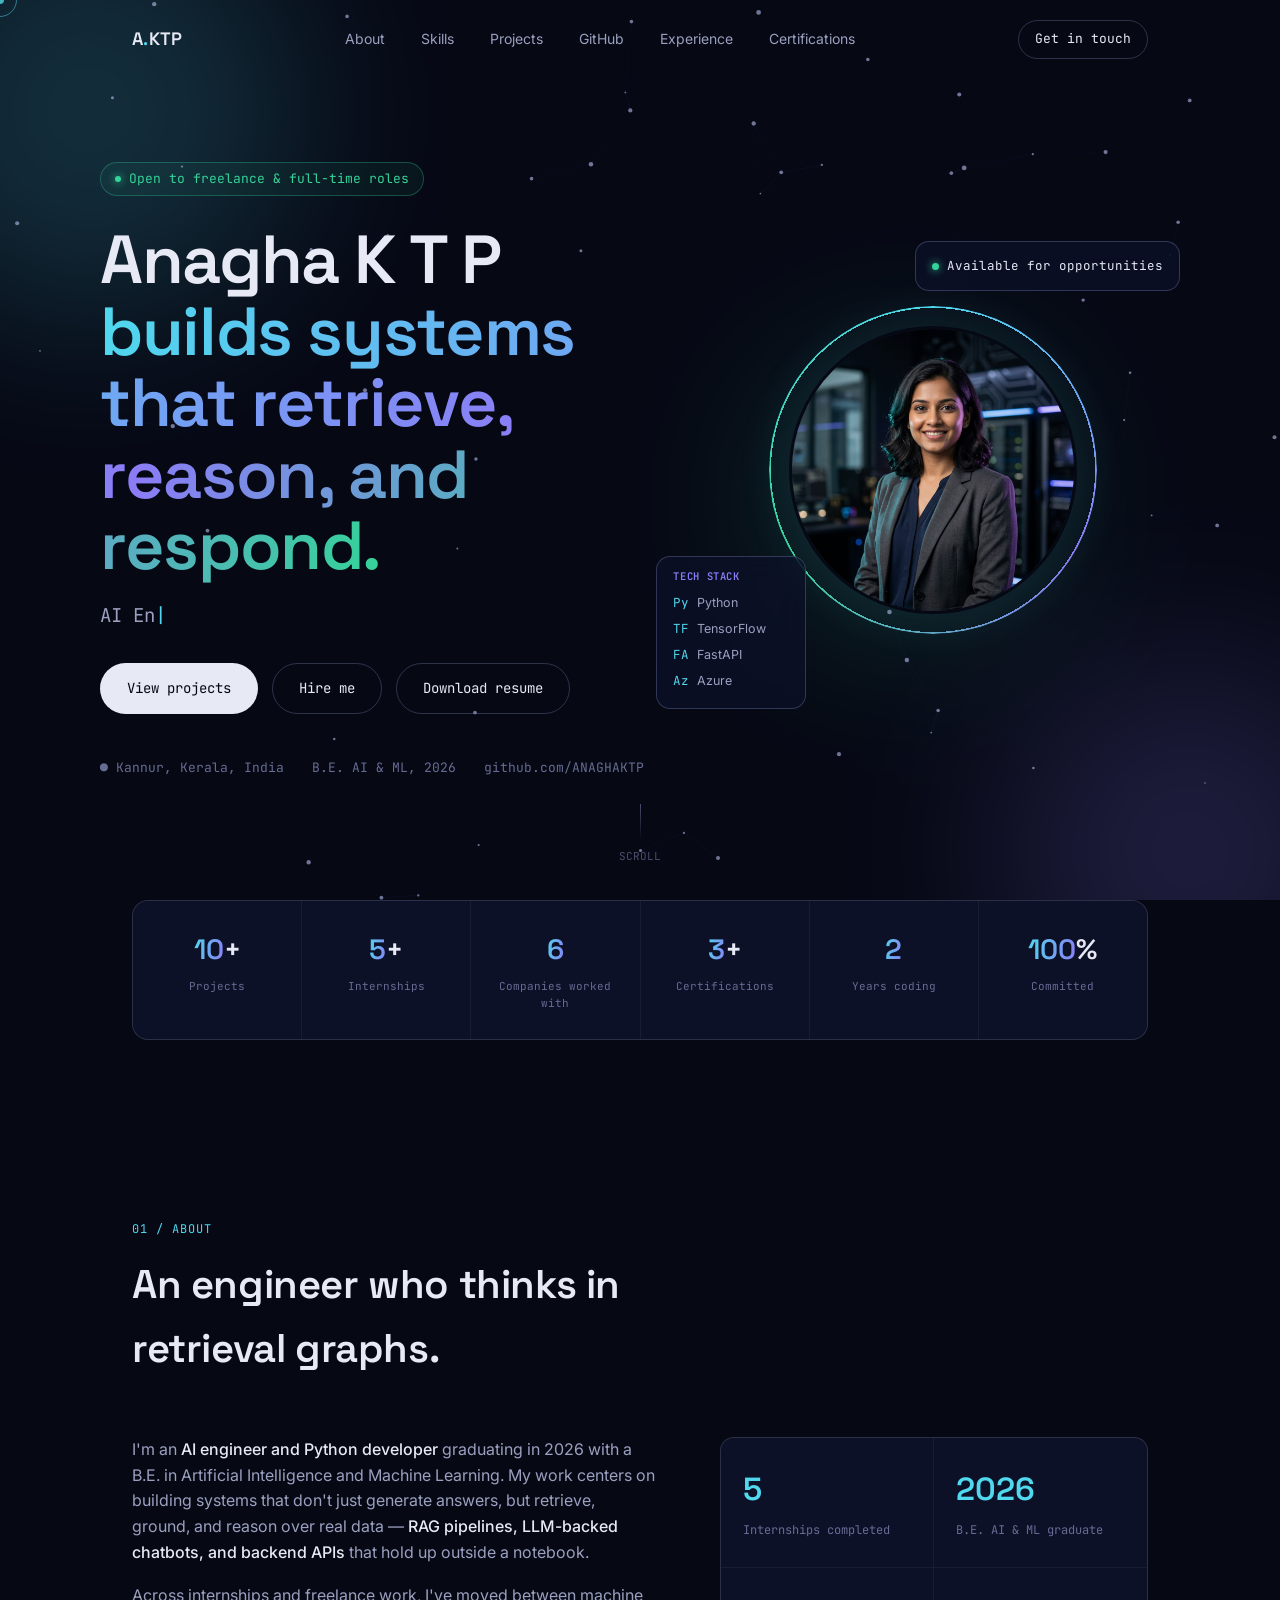
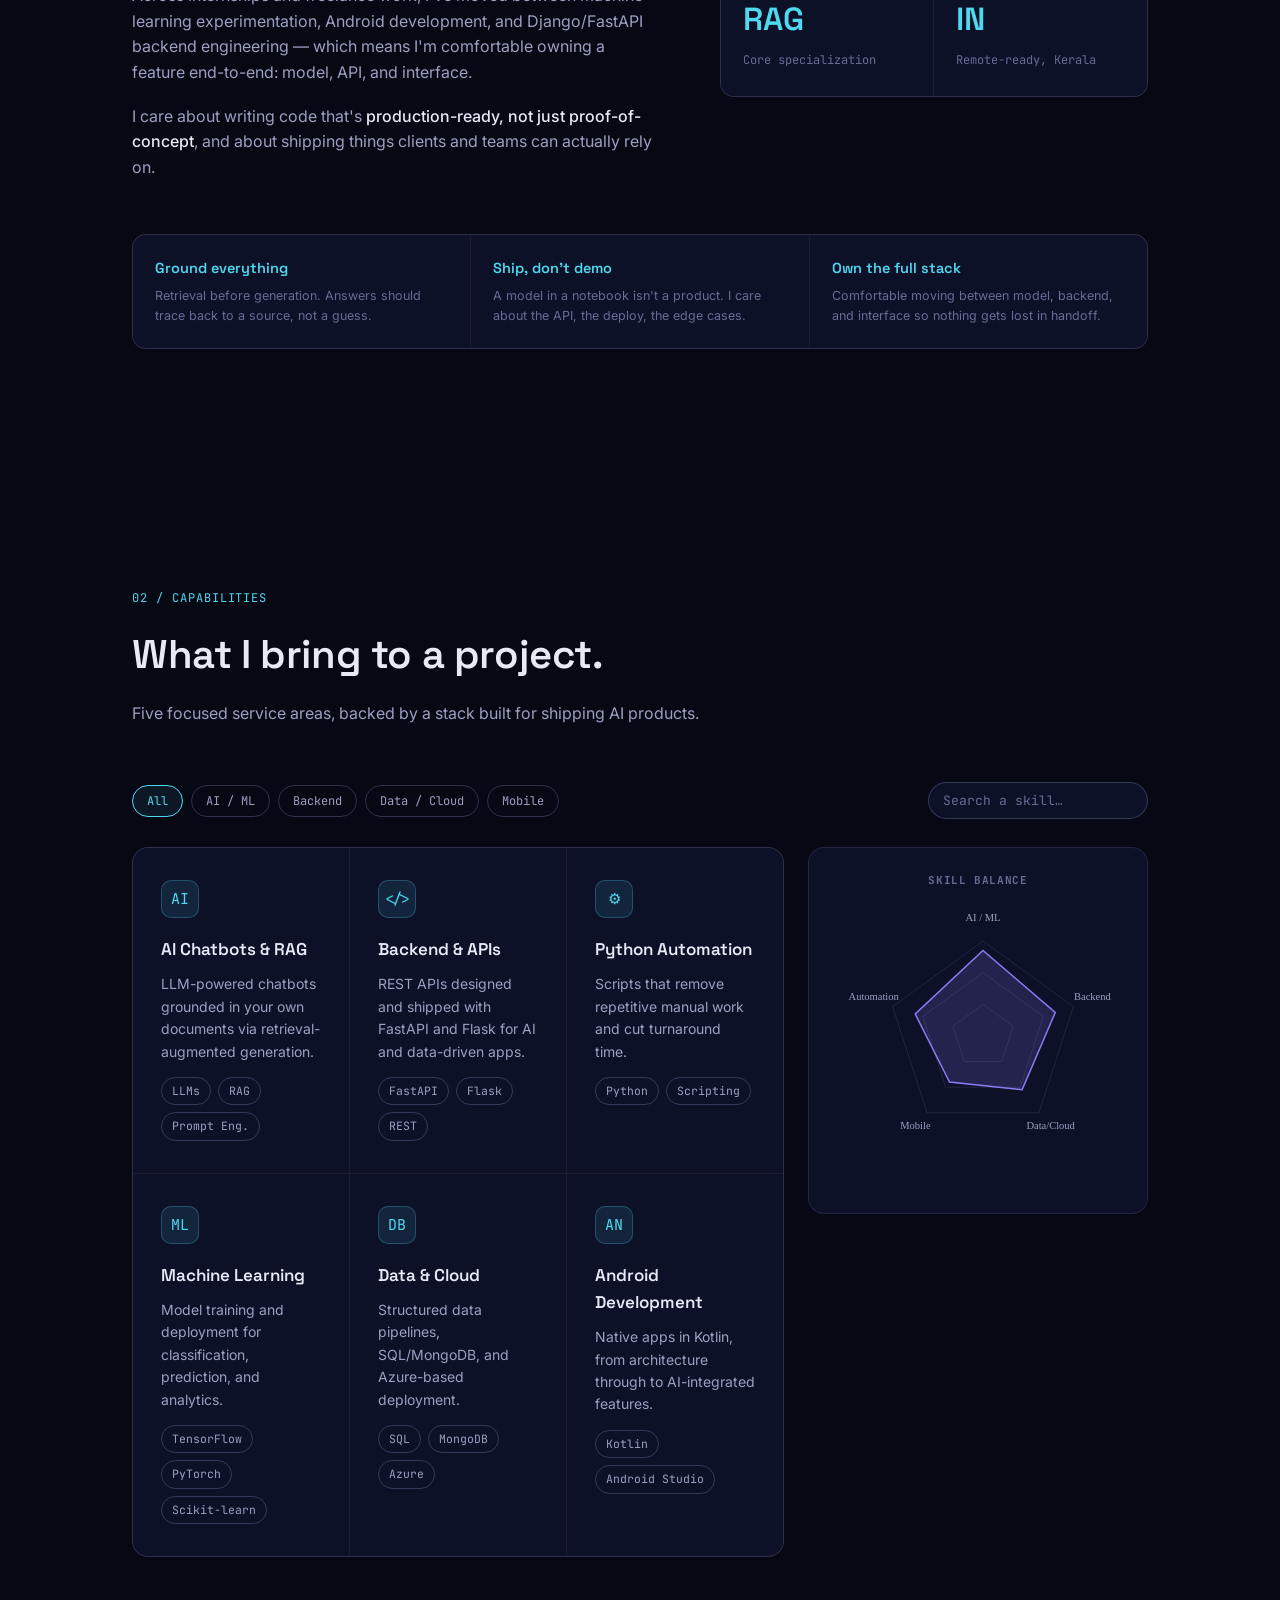
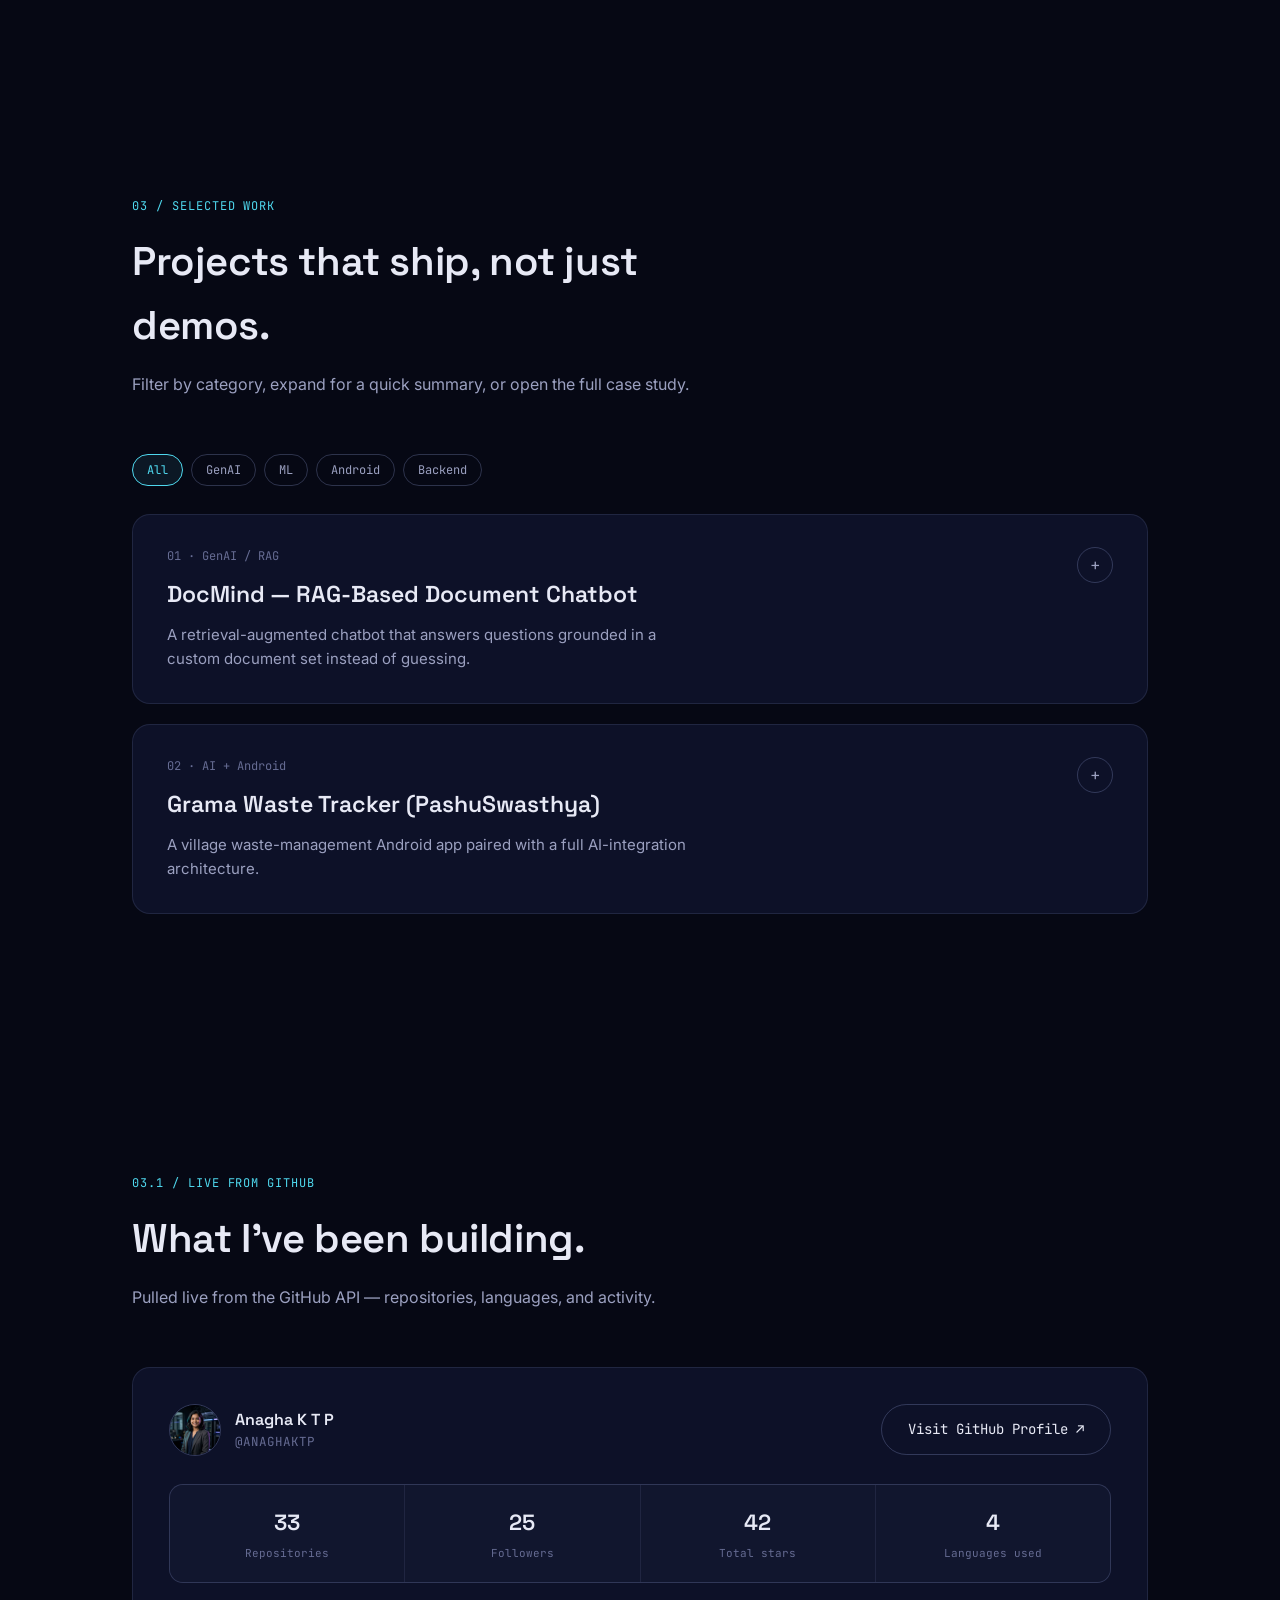
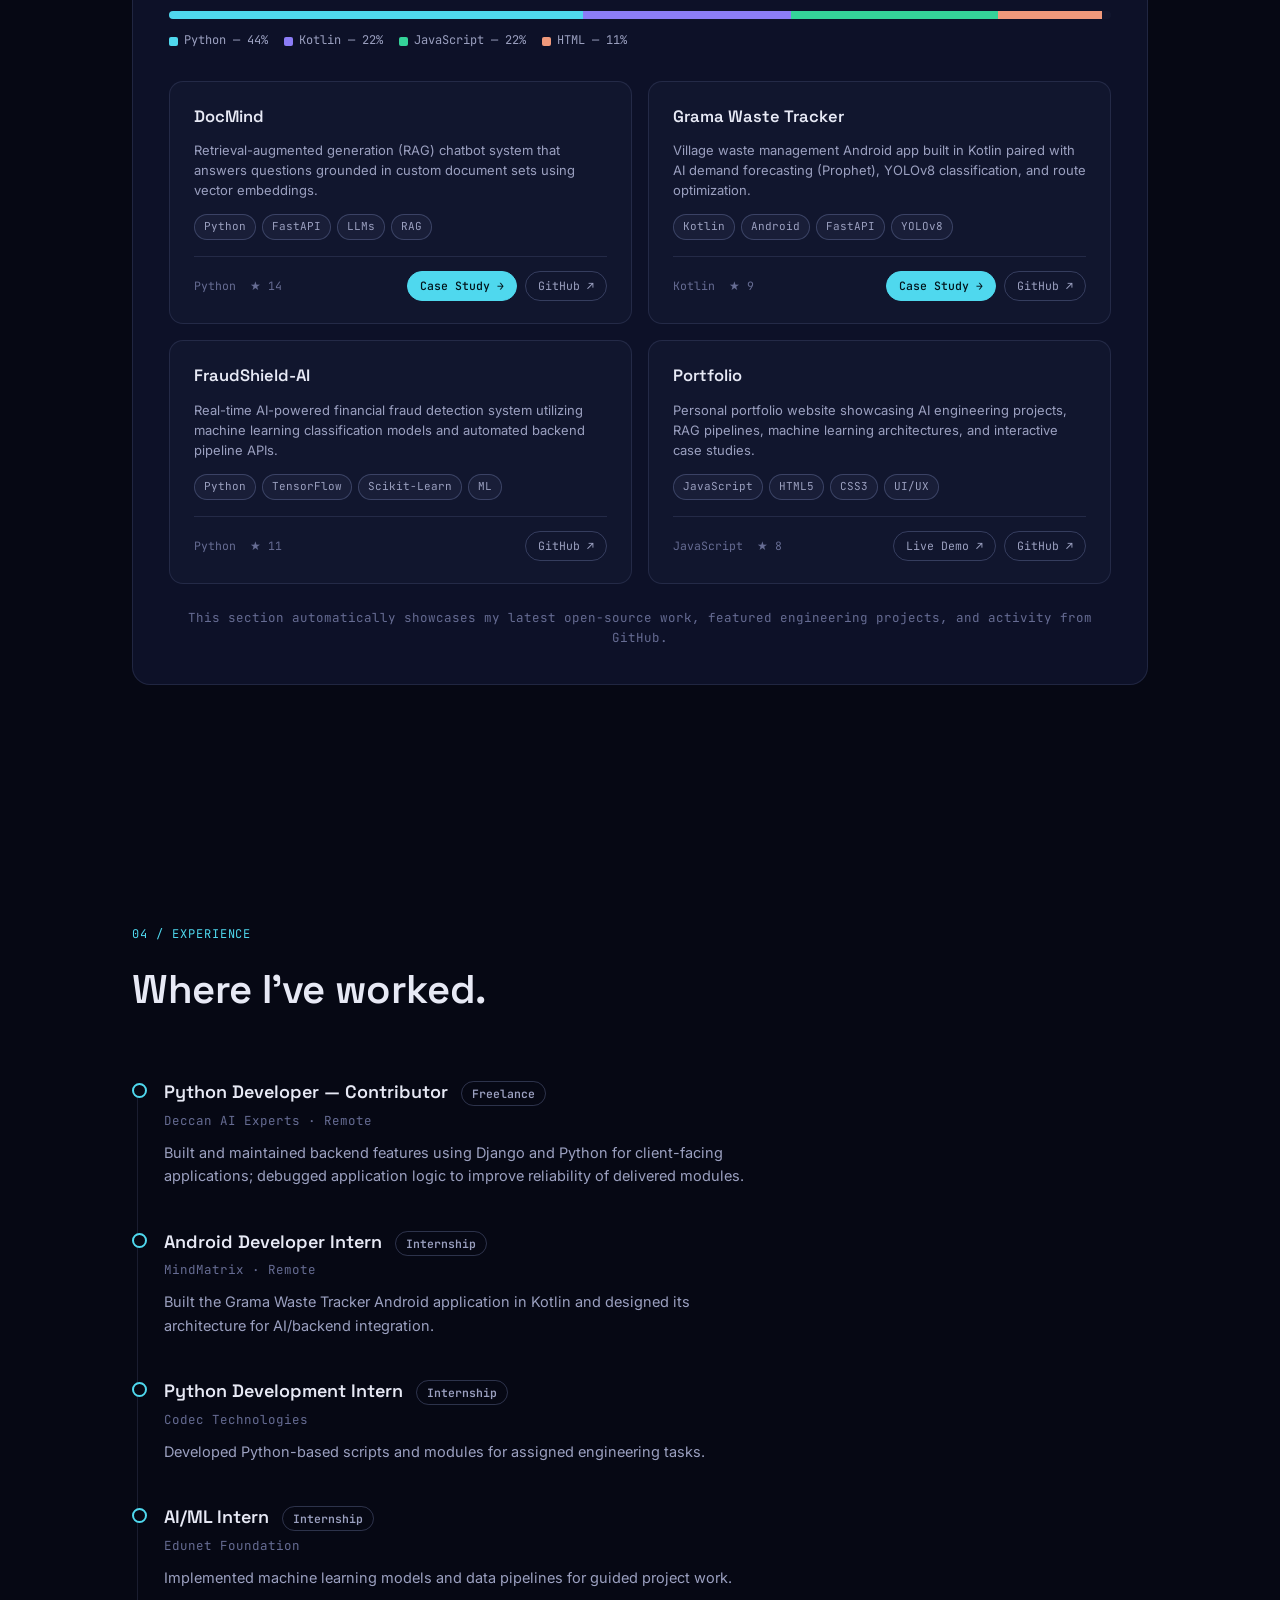
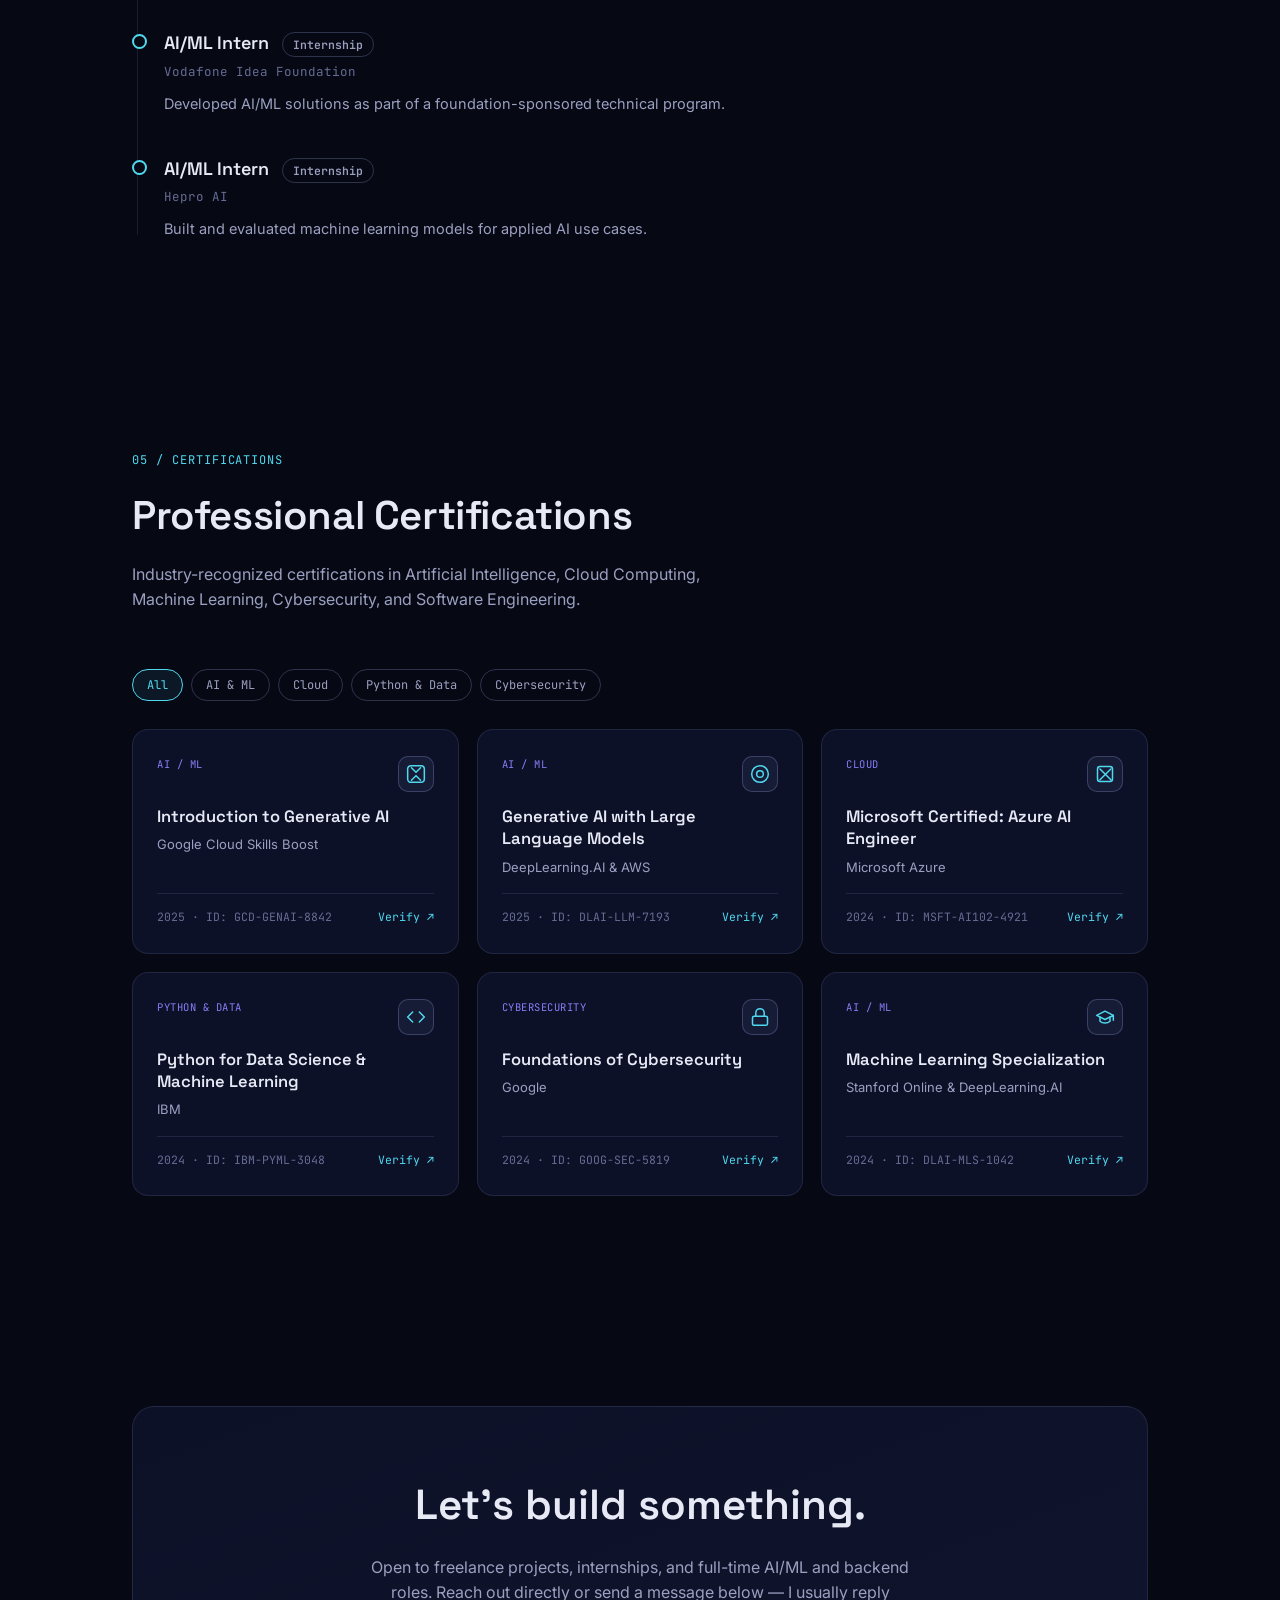
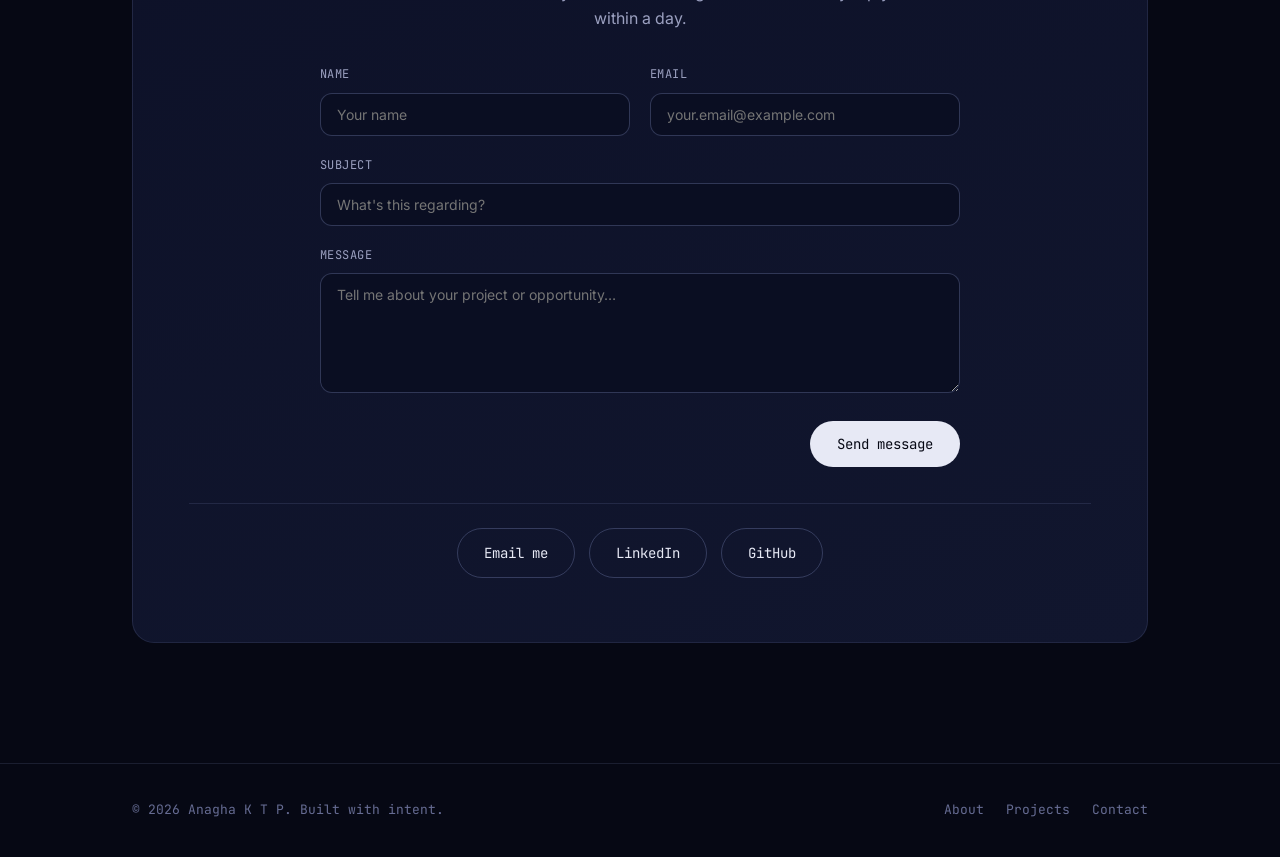
==== index.html @ 12b3f923 "Initial commit: Professional AI Engineer Portfolio" ====
<!DOCTYPE html>
<html lang="en">
<head>
<meta charset="UTF-8">
<meta name="viewport" content="width=device-width, initial-scale=1.0">
<title>Anagha K T P — AI Engineer &amp; GenAI Developer</title>
<meta name="description" content="Portfolio of Anagha K T P — AI Engineer and Python Developer specializing in RAG systems, LLM applications, machine learning, and backend engineering.">
<meta name="theme-color" content="#060814">
<meta name="robots" content="index, follow">
<link rel="canonical" href="https://anaghaktp.github.io/anaghaktp-portfolio/">
<link rel="icon" type="image/svg+xml" href="assets/favicon.svg">

<!-- Open Graph -->
<meta property="og:type" content="website">
<meta property="og:title" content="Anagha K T P — AI Engineer & GenAI Developer">
<meta property="og:description" content="AI Engineer and Python Developer specializing in RAG systems, LLM applications, machine learning, and backend engineering.">
<meta property="og:url" content="https://anaghaktp.github.io/anaghaktp-portfolio/">
<meta property="og:site_name" content="Anagha K T P">
<meta property="og:image" content="https://anaghaktp.github.io/anaghaktp-portfolio/assets/profile.png">

<!-- Twitter -->
<meta name="twitter:card" content="summary_large_image">
<meta name="twitter:title" content="Anagha K T P — AI Engineer & GenAI Developer">
<meta name="twitter:description" content="AI Engineer and Python Developer specializing in RAG systems, LLM applications, machine learning, and backend engineering.">
<meta name="twitter:image" content="https://anaghaktp.github.io/anaghaktp-portfolio/assets/profile.png">

<link rel="preconnect" href="https://fonts.googleapis.com">
<link rel="preconnect" href="https://fonts.gstatic.com" crossorigin>
<link href="https://fonts.googleapis.com/css2?family=Space+Grotesk:wght@400;500;600;700&family=Inter:wght@400;500;600&family=JetBrains+Mono:wght@400;500&display=swap" rel="stylesheet">
<link rel="stylesheet" href="assets/style.css">

<script type="application/ld+json">
{
  "@context": "https://schema.org",
  "@type": "Person",
  "name": "Anagha K T P",
  "jobTitle": "AI Engineer",
  "description": "AI Engineer and Python Developer specializing in RAG systems, LLM applications, and machine learning.",
  "url": "https://anaghaktp.github.io/anaghaktp-portfolio/",
  "sameAs": [
    "https://github.com/ANAGHAKTP",
    "https://linkedin.com/in/anaghaktp"
  ],
  "alumniOf": {
    "@type": "CollegeOrUniversity",
    "name": "Srinivas Institute of Technology"
  },
  "knowsAbout": ["Machine Learning", "Retrieval-Augmented Generation", "Python", "FastAPI", "Android Development"]
}
</script>
</head>
<body>
<a href="#main" class="skip-link">Skip to content</a>
<div id="page-loader" role="status" aria-live="polite"><div class="loader-mark">A.KTP<div class="loader-bar"></div></div></div>

<nav id="nav" aria-label="Primary">
  <div class="nav-inner">
    <div class="logo">A<span>.</span>KTP</div>
    <div class="nav-links">
      <a href="#about">About</a>
      <a href="#skills">Skills</a>
      <a href="#projects">Projects</a>
      <a href="#github">GitHub</a>
      <a href="#experience">Experience</a>
      <a href="#certifications">Certifications</a>
    </div>
    <a href="#contact" class="nav-cta">Get in touch</a>
  </div>
</nav>


<main id="main">
<section class="hero">
  <div class="aurora-blob" style="width:420px;height:420px;top:-100px;left:-120px;background:var(--cyan);"></div>
  <div class="aurora-blob" style="width:380px;height:380px;bottom:-140px;right:-100px;background:var(--violet);"></div>
  <div class="aurora-blob" style="width:280px;height:280px;top:40%;left:60%;background:var(--emerald);"></div>
  <canvas id="graph-canvas"></canvas>
  <div class="hero-grid">
    <div class="hero-text">
      <div class="eyebrow"><span class="dot"></span>Open to freelance &amp; full-time roles</div>
      <h1>Anagha K T P<br><span class="grad">builds systems that retrieve, reason, and respond.</span></h1>
      <div class="role-line" id="role-line"></div>
      <div class="hero-actions">
        <a href="#projects" class="btn btn-primary">View projects</a>
        <a href="#contact" class="btn btn-ghost">Hire me</a>
        <a href="#" class="btn btn-ghost" id="resume-btn">Download resume</a>
      </div>
      <div class="hero-meta">
        <span>&#9679; Kannur, Kerala, India</span>
        <span>B.E. AI &amp; ML, 2026</span>
        <span>github.com/ANAGHAKTP</span>
      </div>
    </div>
    <div class="hero-visual">
      <div class="photo-frame">
        <div class="photo-glow"></div>
        <div class="ring"></div>
        <div class="photo-inner"><img src="assets/profile.png" alt="Anagha K T P"></div>
      </div>
      <div class="float-card badge-avail"><span class="dot"></span>Available for opportunities</div>
      <div class="float-card card-stack">
        <div class="cs-title">Tech stack</div>
        <div class="cs-row"><span class="k">Py</span>Python</div>
        <div class="cs-row"><span class="k">TF</span>TensorFlow</div>
        <div class="cs-row"><span class="k">FA</span>FastAPI</div>
        <div class="cs-row"><span class="k">Az</span>Azure</div>
      </div>
    </div>
  </div>
  <div class="scroll-cue"><div class="line"></div>SCROLL</div>
</section>

<div class="wrap">

  <section id="proof" style="padding-top:0;padding-bottom:60px;">
    <div class="stats-strip reveal">
      <div class="stat-cell"><div class="n"><span class="grad2" data-count="10">0</span>+</div><div class="l">Projects</div></div>
      <div class="stat-cell"><div class="n"><span class="grad2" data-count="5">0</span>+</div><div class="l">Internships</div></div>
      <div class="stat-cell"><div class="n"><span class="grad2" data-count="6">0</span></div><div class="l">Companies worked with</div></div>
      <div class="stat-cell"><div class="n"><span class="grad2" data-count="3">0</span>+</div><div class="l">Certifications</div></div>
      <div class="stat-cell"><div class="n"><span class="grad2" data-count="2">0</span></div><div class="l">Years coding</div></div>
      <div class="stat-cell"><div class="n"><span class="grad2" data-count="100">0</span>%</div><div class="l">Committed</div></div>
    </div>
  </section>

  <section id="about">
    <div class="section-head reveal">
      <span class="section-tag">01 / About</span>
      <h2 class="section-title">An engineer who thinks in retrieval graphs.</h2>
    </div>
    <div class="about-grid">
      <div class="about-text reveal">
        <p>I'm an <strong>AI engineer and Python developer</strong> graduating in 2026 with a B.E. in Artificial Intelligence and Machine Learning. My work centers on building systems that don't just generate answers, but retrieve, ground, and reason over real data — <strong>RAG pipelines, LLM-backed chatbots, and backend APIs</strong> that hold up outside a notebook.</p>
        <p>Across internships and freelance work, I've moved between machine learning experimentation, Android development, and Django/FastAPI backend engineering — which means I'm comfortable owning a feature end-to-end: model, API, and interface.</p>
        <p>I care about writing code that's <strong>production-ready, not just proof-of-concept</strong>, and about shipping things clients and teams can actually rely on.</p>
      </div>
      <div class="stat-grid reveal">
        <div class="stat"><div class="stat-num">5</div><div class="stat-label">Internships completed</div></div>
        <div class="stat"><div class="stat-num">2026</div><div class="stat-label">B.E. AI &amp; ML graduate</div></div>
        <div class="stat"><div class="stat-num">RAG</div><div class="stat-label">Core specialization</div></div>
        <div class="stat"><div class="stat-num">IN</div><div class="stat-label">Remote-ready, Kerala</div></div>
      </div>
    </div>
    <div class="value-row reveal">
      <div class="value-cell"><h4>Ground everything</h4><p>Retrieval before generation. Answers should trace back to a source, not a guess.</p></div>
      <div class="value-cell"><h4>Ship, don't demo</h4><p>A model in a notebook isn't a product. I care about the API, the deploy, the edge cases.</p></div>
      <div class="value-cell"><h4>Own the full stack</h4><p>Comfortable moving between model, backend, and interface so nothing gets lost in handoff.</p></div>
    </div>
  </section>

  <section id="skills">
    <div class="section-head reveal">
      <span class="section-tag">02 / Capabilities</span>
      <h2 class="section-title">What I bring to a project.</h2>
      <p class="section-sub">Five focused service areas, backed by a stack built for shipping AI products.</p>
    </div>
    <div class="skills-top reveal">
      <div class="filter-row" id="filter-row">
        <button class="filter-btn active" data-filter="all">All</button>
        <button class="filter-btn" data-filter="ai">AI / ML</button>
        <button class="filter-btn" data-filter="backend">Backend</button>
        <button class="filter-btn" data-filter="data">Data / Cloud</button>
        <button class="filter-btn" data-filter="mobile">Mobile</button>
      </div>
      <label for="skill-search" class="sr-only">Search skills</label>
      <input type="text" class="skill-search" id="skill-search" placeholder="Search a skill…" aria-label="Search skills">
    </div>
    <div class="skills-layout">
      <div class="skills-grid reveal" id="skills-grid">
        <div class="skill-card" data-cat="ai" data-keywords="ai chatbot rag llm prompt engineering generative">
          <div class="icon">AI</div>
          <h3>AI Chatbots &amp; RAG</h3>
          <p style="color:var(--text-dim);font-size:14px;">LLM-powered chatbots grounded in your own documents via retrieval-augmented generation.</p>
          <div class="tag-row"><span class="tag">LLMs</span><span class="tag">RAG</span><span class="tag">Prompt Eng.</span></div>
        </div>
        <div class="skill-card" data-cat="backend" data-keywords="backend api fastapi flask rest">
          <div class="icon">&lt;/&gt;</div>
          <h3>Backend &amp; APIs</h3>
          <p style="color:var(--text-dim);font-size:14px;">REST APIs designed and shipped with FastAPI and Flask for AI and data-driven apps.</p>
          <div class="tag-row"><span class="tag">FastAPI</span><span class="tag">Flask</span><span class="tag">REST</span></div>
        </div>
        <div class="skill-card" data-cat="backend" data-keywords="python automation scripting">
          <div class="icon">&#9881;</div>
          <h3>Python Automation</h3>
          <p style="color:var(--text-dim);font-size:14px;">Scripts that remove repetitive manual work and cut turnaround time.</p>
          <div class="tag-row"><span class="tag">Python</span><span class="tag">Scripting</span></div>
        </div>
        <div class="skill-card" data-cat="ai" data-keywords="machine learning tensorflow pytorch scikit-learn deep learning">
          <div class="icon">ML</div>
          <h3>Machine Learning</h3>
          <p style="color:var(--text-dim);font-size:14px;">Model training and deployment for classification, prediction, and analytics.</p>
          <div class="tag-row"><span class="tag">TensorFlow</span><span class="tag">PyTorch</span><span class="tag">Scikit-learn</span></div>
        </div>
        <div class="skill-card" data-cat="data" data-keywords="sql mongodb azure cloud data">
          <div class="icon">DB</div>
          <h3>Data &amp; Cloud</h3>
          <p style="color:var(--text-dim);font-size:14px;">Structured data pipelines, SQL/MongoDB, and Azure-based deployment.</p>
          <div class="tag-row"><span class="tag">SQL</span><span class="tag">MongoDB</span><span class="tag">Azure</span></div>
        </div>
        <div class="skill-card" data-cat="mobile" data-keywords="android kotlin mobile">
          <div class="icon">AN</div>
          <h3>Android Development</h3>
          <p style="color:var(--text-dim);font-size:14px;">Native apps in Kotlin, from architecture through to AI-integrated features.</p>
          <div class="tag-row"><span class="tag">Kotlin</span><span class="tag">Android Studio</span></div>
        </div>
      </div>
      <div class="radar-box reveal">
        <h4>Skill balance</h4>
        <canvas id="radar-canvas" width="300" height="280"></canvas>
      </div>
    </div>
  </section>

  <section id="projects">
    <div class="section-head reveal">
      <span class="section-tag">03 / Selected Work</span>
      <h2 class="section-title">Projects that ship, not just demos.</h2>
      <p class="section-sub">Filter by category, expand for a quick summary, or open the full case study.</p>
    </div>

    <div class="filter-row reveal" id="project-filter-row" style="margin-bottom:28px;">
      <button class="filter-btn active" data-pfilter="all">All</button>
      <button class="filter-btn" data-pfilter="genai">GenAI</button>
      <button class="filter-btn" data-pfilter="ml">ML</button>
      <button class="filter-btn" data-pfilter="android">Android</button>
      <button class="filter-btn" data-pfilter="backend">Backend</button>
    </div>

    <div class="project reveal" data-project data-pcat="genai">
      <div class="project-head" data-toggle role="button" tabindex="0" aria-expanded="false">
        <div>
          <div class="project-index">01 · GenAI / RAG</div>
          <div class="project-title">DocMind — RAG-Based Document Chatbot</div>
          <div class="project-desc">A retrieval-augmented chatbot that answers questions grounded in a custom document set instead of guessing.</div>
        </div>
        <div class="project-toggle">+</div>
      </div>
      <div class="project-body">
        <div class="project-body-inner">
          <div class="pb-block">
            <h4>Problem</h4>
            <p>Users needed fast, accurate answers from large document sets without manually searching through them.</p>
          </div>
          <div class="pb-block">
            <h4>Key features</h4>
            <p>Retrieval-augmented generation pipeline over custom documents; context-aware Q&amp;A instead of generic LLM output; API-first design for easy integration.</p>
          </div>
          <div class="pb-block">
            <h4>Technologies</h4>
            <div class="pb-tags"><span class="tag">Python</span><span class="tag">LLMs</span><span class="tag">RAG pipeline</span><span class="tag">Vector embeddings</span><span class="tag">FastAPI</span></div>
          </div>
          <div class="pb-block">
            <h4>Result</h4>
            <p>A working end-to-end chatbot that answers questions grounded in source documents, cutting manual document search time.</p>
          </div>
        </div>
        <div style="padding:0 34px 30px; display:flex; gap:12px; flex-wrap:wrap;">
          <a href="case-study-docmind.html" class="btn btn-ghost">Open full case study →</a>
          <a href="https://github.com/ANAGHAKTP" target="_blank" class="btn btn-ghost">View on GitHub</a>
          <a href="index.html?project=docmind#contact" class="btn btn-primary btn-discuss" data-project-id="docmind">Discuss this project</a>
        </div>
      </div>
    </div>

    <div class="project reveal" data-project data-pcat="android ml">
      <div class="project-head" data-toggle role="button" tabindex="0" aria-expanded="false">
        <div>
          <div class="project-index">02 · AI + Android</div>
          <div class="project-title">Grama Waste Tracker (PashuSwasthya)</div>
          <div class="project-desc">A village waste-management Android app paired with a full AI-integration architecture.</div>
        </div>
        <div class="project-toggle">+</div>
      </div>
      <div class="project-body">
        <div class="project-body-inner">
          <div class="pb-block">
            <h4>Problem</h4>
            <p>Villages lacked a digital system to track, classify, and optimize waste collection and management.</p>
          </div>
          <div class="pb-block">
            <h4>Key features</h4>
            <p>Android tracking app; AI design covering YOLOv8 waste classification, Prophet-based demand forecasting, and OR-Tools route optimization.</p>
          </div>
          <div class="pb-block">
            <h4>Technologies</h4>
            <div class="pb-tags"><span class="tag">Kotlin</span><span class="tag">Android Studio</span><span class="tag">FastAPI</span><span class="tag">PostgreSQL</span><span class="tag">YOLOv8</span><span class="tag">Prophet</span><span class="tag">OR-Tools</span><span class="tag">Docker</span></div>
          </div>
          <div class="pb-block">
            <h4>Result</h4>
            <p>Delivered a functioning Android app plus a full AI/backend architecture ready for scaled deployment.</p>
          </div>
        </div>
        <div style="padding:0 34px 30px; display:flex; gap:12px; flex-wrap:wrap;">
          <a href="case-study-waste-tracker.html" class="btn btn-ghost">Open full case study →</a>
          <a href="https://github.com/ANAGHAKTP" target="_blank" class="btn btn-ghost">View on GitHub</a>
          <a href="index.html?project=grama-waste#contact" class="btn btn-primary btn-discuss" data-project-id="grama-waste">Discuss this project</a>
        </div>
      </div>
    </div>
  </section>

  <section id="github">
    <div class="section-head reveal">
      <span class="section-tag">03.1 / Live from GitHub</span>
      <h2 class="section-title">What I've been building.</h2>
      <p class="section-sub">Pulled live from the GitHub API — repositories, languages, and activity.</p>
    </div>
    <div class="gh-panel reveal" id="gh-panel" aria-live="polite">
      <div class="gh-loading" id="gh-loading">Fetching GitHub data…</div>
    </div>
  </section>

  <section id="experience">
    <div class="section-head reveal">
      <span class="section-tag">04 / Experience</span>
      <h2 class="section-title">Where I've worked.</h2>
    </div>
    <div class="timeline reveal">
      <div class="t-item">
        <div class="t-role">Python Developer — Contributor <span class="tag" style="margin-left:8px;">Freelance</span></div>
        <div class="t-org">Deccan AI Experts · Remote</div>
        <div class="t-desc">Built and maintained backend features using Django and Python for client-facing applications; debugged application logic to improve reliability of delivered modules.</div>
      </div>
      <div class="t-item">
        <div class="t-role">Android Developer Intern <span class="tag" style="margin-left:8px;">Internship</span></div>
        <div class="t-org">MindMatrix · Remote</div>
        <div class="t-desc">Built the Grama Waste Tracker Android application in Kotlin and designed its architecture for AI/backend integration.</div>
      </div>
      <div class="t-item">
        <div class="t-role">Python Development Intern <span class="tag" style="margin-left:8px;">Internship</span></div>
        <div class="t-org">Codec Technologies</div>
        <div class="t-desc">Developed Python-based scripts and modules for assigned engineering tasks.</div>
      </div>
      <div class="t-item">
        <div class="t-role">AI/ML Intern <span class="tag" style="margin-left:8px;">Internship</span></div>
        <div class="t-org">Edunet Foundation</div>
        <div class="t-desc">Implemented machine learning models and data pipelines for guided project work.</div>
      </div>
      <div class="t-item">
        <div class="t-role">AI/ML Intern <span class="tag" style="margin-left:8px;">Internship</span></div>
        <div class="t-org">Vodafone Idea Foundation</div>
        <div class="t-desc">Developed AI/ML solutions as part of a foundation-sponsored technical program.</div>
      </div>
      <div class="t-item">
        <div class="t-role">AI/ML Intern <span class="tag" style="margin-left:8px;">Internship</span></div>
        <div class="t-org">Hepro AI</div>
        <div class="t-desc">Built and evaluated machine learning models for applied AI use cases.</div>
      </div>
    </div>
  </section>

  <section id="certifications">
    <div class="section-head reveal">
      <span class="section-tag">05 / Certifications</span>
      <h2 class="section-title">Professional Certifications</h2>
      <p class="section-sub">Industry-recognized certifications in Artificial Intelligence, Cloud Computing, Machine Learning, Cybersecurity, and Software Engineering.</p>
    </div>

    <div class="filter-row reveal" id="cert-filter-row" style="margin-bottom: 28px;">
      <button class="filter-btn active" data-cfilter="all">All</button>
      <button class="filter-btn" data-cfilter="ai">AI &amp; ML</button>
      <button class="filter-btn" data-cfilter="cloud">Cloud</button>
      <button class="filter-btn" data-cfilter="python">Python &amp; Data</button>
      <button class="filter-btn" data-cfilter="cyber">Cybersecurity</button>
    </div>

    <div class="cert-grid reveal" id="cert-grid">
      <!-- Card 1: Intro to GenAI -->
      <div class="cert-card" data-ccat="ai" tabindex="0" role="article" aria-label="Introduction to Generative AI certification">
        <div>
          <div class="cert-header">
            <div class="cert-tag">AI / ML</div>
            <div class="cert-logo" title="Google Cloud">
              <svg width="20" height="20" viewBox="0 0 24 24" fill="none" stroke="currentColor" stroke-width="1.8" stroke-linecap="round" stroke-linejoin="round"><path d="M17.5 19.5 12 14l-5.5 5.5"/><path d="m17.5 4.5-5.5 5.5-5.5-5.5"/><rect width="20" height="20" x="2" y="2" rx="4"/></svg>
            </div>
          </div>
          <h4>Introduction to Generative AI</h4>
          <div class="cert-issuer">Google Cloud Skills Boost</div>
        </div>
        <div class="cert-meta">
          <span>2025 · ID: GCD-GENAI-8842</span>
          <a href="https://www.cloudskillsboost.google" target="_blank" rel="noopener noreferrer" class="cert-verify-btn" onclick="event.stopPropagation();">Verify ↗</a>
        </div>
      </div>

      <!-- Card 2: GenAI with LLMs -->
      <div class="cert-card" data-ccat="ai" tabindex="0" role="article" aria-label="Generative AI with LLMs certification">
        <div>
          <div class="cert-header">
            <div class="cert-tag">AI / ML</div>
            <div class="cert-logo" title="DeepLearning.AI">
              <svg width="20" height="20" viewBox="0 0 24 24" fill="none" stroke="currentColor" stroke-width="1.8" stroke-linecap="round" stroke-linejoin="round"><path d="M12 2a10 10 0 1 0 10 10A10 10 0 0 0 12 2zm0 14a4 4 0 1 1 4-4 4 4 0 0 1-4 4z"/></svg>
            </div>
          </div>
          <h4>Generative AI with Large Language Models</h4>
          <div class="cert-issuer">DeepLearning.AI &amp; AWS</div>
        </div>
        <div class="cert-meta">
          <span>2025 · ID: DLAI-LLM-7193</span>
          <a href="https://www.coursera.org/account/accomplishments/verify" target="_blank" rel="noopener noreferrer" class="cert-verify-btn" onclick="event.stopPropagation();">Verify ↗</a>
        </div>
      </div>

      <!-- Card 3: Azure AI Engineer -->
      <div class="cert-card" data-ccat="cloud" tabindex="0" role="article" aria-label="Microsoft Azure AI Engineer Associate certification">
        <div>
          <div class="cert-header">
            <div class="cert-tag">Cloud</div>
            <div class="cert-logo" title="Microsoft Azure">
              <svg width="20" height="20" viewBox="0 0 24 24" fill="none" stroke="currentColor" stroke-width="1.8" stroke-linecap="round" stroke-linejoin="round"><path d="M6 19 19 6"/><path d="M19 19 6 6"/><rect width="18" height="18" x="3" y="3" rx="3"/></svg>
            </div>
          </div>
          <h4>Microsoft Certified: Azure AI Engineer</h4>
          <div class="cert-issuer">Microsoft Azure</div>
        </div>
        <div class="cert-meta">
          <span>2024 · ID: MSFT-AI102-4921</span>
          <a href="https://learn.microsoft.com/credentials" target="_blank" rel="noopener noreferrer" class="cert-verify-btn" onclick="event.stopPropagation();">Verify ↗</a>
        </div>
      </div>

      <!-- Card 4: Python for Data Science & ML -->
      <div class="cert-card" data-ccat="python" tabindex="0" role="article" aria-label="Python for Data Science and Machine Learning certification">
        <div>
          <div class="cert-header">
            <div class="cert-tag">Python &amp; Data</div>
            <div class="cert-logo" title="IBM">
              <svg width="20" height="20" viewBox="0 0 24 24" fill="none" stroke="currentColor" stroke-width="1.8" stroke-linecap="round" stroke-linejoin="round"><polyline points="16 18 22 12 16 6"/><polyline points="8 6 2 12 8 18"/></svg>
            </div>
          </div>
          <h4>Python for Data Science &amp; Machine Learning</h4>
          <div class="cert-issuer">IBM</div>
        </div>
        <div class="cert-meta">
          <span>2024 · ID: IBM-PYML-3048</span>
          <a href="https://www.credly.com/org/ibm" target="_blank" rel="noopener noreferrer" class="cert-verify-btn" onclick="event.stopPropagation();">Verify ↗</a>
        </div>
      </div>

      <!-- Card 5: Foundations of Cybersecurity -->
      <div class="cert-card" data-ccat="cyber" tabindex="0" role="article" aria-label="Foundations of Cybersecurity certification">
        <div>
          <div class="cert-header">
            <div class="cert-tag">Cybersecurity</div>
            <div class="cert-logo" title="Google">
              <svg width="20" height="20" viewBox="0 0 24 24" fill="none" stroke="currentColor" stroke-width="1.8" stroke-linecap="round" stroke-linejoin="round"><rect width="18" height="11" x="3" y="11" rx="2" ry="2"/><path d="M7 11V7a5 5 0 0 1 10 0v4"/></svg>
            </div>
          </div>
          <h4>Foundations of Cybersecurity</h4>
          <div class="cert-issuer">Google</div>
        </div>
        <div class="cert-meta">
          <span>2024 · ID: GOOG-SEC-5819</span>
          <a href="https://www.coursera.org/account/accomplishments/verify" target="_blank" rel="noopener noreferrer" class="cert-verify-btn" onclick="event.stopPropagation();">Verify ↗</a>
        </div>
      </div>

      <!-- Card 6: Machine Learning Specialization -->
      <div class="cert-card" data-ccat="ai" tabindex="0" role="article" aria-label="Machine Learning Specialization certification">
        <div>
          <div class="cert-header">
            <div class="cert-tag">AI / ML</div>
            <div class="cert-logo" title="Stanford Online">
              <svg width="20" height="20" viewBox="0 0 24 24" fill="none" stroke="currentColor" stroke-width="1.8" stroke-linecap="round" stroke-linejoin="round"><path d="M22 10v6M2 10l10-5 10 5-10 5z"/><path d="M6 12v5c3 3 9 3 12 0v-5"/></svg>
            </div>
          </div>
          <h4>Machine Learning Specialization</h4>
          <div class="cert-issuer">Stanford Online &amp; DeepLearning.AI</div>
        </div>
        <div class="cert-meta">
          <span>2024 · ID: DLAI-MLS-1042</span>
          <a href="https://www.coursera.org/account/accomplishments/verify" target="_blank" rel="noopener noreferrer" class="cert-verify-btn" onclick="event.stopPropagation();">Verify ↗</a>
        </div>
      </div>

    </div>
  </section>

  <section id="contact">
    <div class="contact-box reveal" id="contact-box">
      <h2>Let's build something.</h2>
      <p>Open to freelance projects, internships, and full-time AI/ML and backend roles. Reach out directly or send a message below — I usually reply within a day.</p>

      <form id="contact-form" class="contact-form" action="#" method="POST" onsubmit="event.preventDefault(); alert('Thank you for reaching out! Your message has been prepared.');">
        <div class="form-grid">
          <div class="form-group">
            <label for="contact-name">Name</label>
            <input type="text" id="contact-name" name="name" placeholder="Your name" required class="form-input">
          </div>
          <div class="form-group">
            <label for="contact-email">Email</label>
            <input type="email" id="contact-email" name="email" placeholder="your.email@example.com" required class="form-input">
          </div>
        </div>
        <div class="form-group">
          <label for="contact-subject">Subject</label>
          <input type="text" id="contact-subject" name="subject" placeholder="What's this regarding?" required class="form-input">
        </div>
        <div class="form-group">
          <label for="contact-message">Message</label>
          <textarea id="contact-message" name="message" rows="5" placeholder="Tell me about your project or opportunity…" required class="form-input"></textarea>
        </div>
        <div class="form-actions">
          <button type="submit" class="btn btn-primary">Send message</button>
        </div>
      </form>

      <div class="contact-links" style="margin-top:36px; padding-top:24px; border-top:1px solid var(--line);">
        <a href="mailto:anaghaktp.email@example.com" class="btn btn-ghost">Email me</a>
        <a href="https://linkedin.com/in/anaghaktp" target="_blank" class="btn btn-ghost">LinkedIn</a>
        <a href="https://github.com/ANAGHAKTP" target="_blank" class="btn btn-ghost">GitHub</a>
      </div>
    </div>
  </section>

</div>

</main>

<footer>
  <div class="wrap footer-inner">
    <div>&copy; 2026 Anagha K T P. Built with intent.</div>
    <div class="footer-links">
      <a href="#about">About</a>
      <a href="#projects">Projects</a>
      <a href="#contact">Contact</a>
    </div>
  </div>
</footer>

<script>
// nav scroll state
const nav = document.getElementById('nav');
window.addEventListener('scroll', () => {
  nav.classList.toggle('scrolled', window.scrollY > 40);
});

// typewriter role line
const roles = ["AI Engineer", "Python Developer", "Generative AI Developer", "Backend Engineer", "Machine Learning Engineer"];
const roleEl = document.getElementById('role-line');
let ri = 0, ci = 0, deleting = false;
function typeLoop(){
  const current = roles[ri];
  if(!deleting){
    ci++;
    if(ci > current.length){ deleting = true; setTimeout(typeLoop, 1400); return; }
  } else {
    ci--;
    if(ci < 0){ deleting = false; ri = (ri+1) % roles.length; ci = 0; }
  }
  roleEl.innerHTML = current.slice(0, ci) + '<span class="cursor">|</span>';
  setTimeout(typeLoop, deleting ? 35 : 70);
}
typeLoop();

// scroll reveal
const revealEls = document.querySelectorAll('.reveal');
const io = new IntersectionObserver((entries) => {
  entries.forEach(e => { if(e.isIntersecting){ e.target.classList.add('in'); io.unobserve(e.target); } });
}, { threshold: 0.15 });
revealEls.forEach(el => io.observe(el));

// resume button placeholder
document.getElementById('resume-btn').addEventListener('click', (e) => {
  e.preventDefault();
  alert('Add your resume PDF link here — swap the href on #resume-btn once it is uploaded.');
});

// animated counters
const counters = document.querySelectorAll('[data-count]');
const counterIO = new IntersectionObserver((entries) => {
  entries.forEach(entry => {
    if(entry.isIntersecting){
      const el = entry.target;
      const target = parseInt(el.dataset.count, 10);
      let cur = 0;
      const step = Math.max(1, Math.ceil(target / 40));
      const tick = () => {
        cur += step;
        if(cur >= target){ el.textContent = target; return; }
        el.textContent = cur;
        requestAnimationFrame(tick);
      };
      tick();
      counterIO.unobserve(el);
    }
  });
}, { threshold: 0.5 });
counters.forEach(c => counterIO.observe(c));

// radar chart (skill balance)
function drawRadar(){
  const c = document.getElementById('radar-canvas');
  if(!c) return;
  const ctx2 = c.getContext('2d');
  const labels = ['AI / ML','Backend','Data/Cloud','Mobile','Automation'];
  const values = [0.9, 0.8, 0.7, 0.6, 0.75];
  const cx = c.width/2, cy = c.height/2 - 6, radius = 95;
  const n = labels.length;
  ctx2.clearRect(0,0,c.width,c.height);
  for(let ring=1; ring<=3; ring++){
    ctx2.beginPath();
    for(let i=0;i<=n;i++){
      const ang = (Math.PI*2*i/n) - Math.PI/2;
      const r = radius*(ring/3);
      const x = cx + r*Math.cos(ang), y = cy + r*Math.sin(ang);
      i===0 ? ctx2.moveTo(x,y) : ctx2.lineTo(x,y);
    }
    ctx2.strokeStyle = 'rgba(148,163,220,0.14)';
    ctx2.lineWidth = 1;
    ctx2.stroke();
  }
  ctx2.beginPath();
  for(let i=0;i<n;i++){
    const ang = (Math.PI*2*i/n) - Math.PI/2;
    const x = cx + radius*Math.cos(ang), y = cy + radius*Math.sin(ang);
    ctx2.fillStyle = '#9BA0C0';
    ctx2.font = '10.5px JetBrains Mono';
    ctx2.textAlign = 'center';
    const lx = cx + (radius+20)*Math.cos(ang), ly = cy + (radius+20)*Math.sin(ang);
    ctx2.fillText(labels[i], lx, ly);
  }
  ctx2.beginPath();
  for(let i=0;i<=n;i++){
    const idx = i % n;
    const ang = (Math.PI*2*idx/n) - Math.PI/2;
    const r = radius*values[idx];
    const x = cx + r*Math.cos(ang), y = cy + r*Math.sin(ang);
    i===0 ? ctx2.moveTo(x,y) : ctx2.lineTo(x,y);
  }
  ctx2.closePath();
  ctx2.fillStyle = 'rgba(139,124,246,0.18)';
  ctx2.strokeStyle = '#8B7CF6';
  ctx2.lineWidth = 1.5;
  ctx2.fill();
  ctx2.stroke();
}
drawRadar();

// skill filter + search
const filterBtns = document.querySelectorAll('.filter-btn');
const skillCards = document.querySelectorAll('#skills-grid .skill-card');
const searchInput = document.getElementById('skill-search');
let activeFilter = 'all';
function applySkillFilters(){
  const q = searchInput.value.trim().toLowerCase();
  skillCards.forEach(card => {
    const cat = card.dataset.cat;
    const kw = card.dataset.keywords;
    const matchesCat = activeFilter === 'all' || cat === activeFilter;
    const matchesSearch = !q || kw.includes(q) || card.textContent.toLowerCase().includes(q);
    card.classList.toggle('hidden', !(matchesCat && matchesSearch));
  });
}
filterBtns.forEach(btn => {
  btn.addEventListener('click', () => {
    filterBtns.forEach(b => b.classList.remove('active'));
    btn.classList.add('active');
    activeFilter = btn.dataset.filter;
    applySkillFilters();
  });
});
searchInput.addEventListener('input', applySkillFilters);

// project category filter
const pFilterBtns = document.querySelectorAll('#project-filter-row .filter-btn');
const projectEls = document.querySelectorAll('[data-project]');
pFilterBtns.forEach(btn => {
  btn.addEventListener('click', () => {
    pFilterBtns.forEach(b => b.classList.remove('active'));
    btn.classList.add('active');
    const f = btn.dataset.pfilter;
    projectEls.forEach(p => {
      const cats = (p.dataset.pcat || '').split(' ');
      p.style.display = (f === 'all' || cats.includes(f)) ? '' : 'none';
    });
  });
});

// certification category filter
const cFilterBtns = document.querySelectorAll('#cert-filter-row .filter-btn');
const certCards = document.querySelectorAll('#cert-grid .cert-card');
cFilterBtns.forEach(btn => {
  btn.addEventListener('click', () => {
    cFilterBtns.forEach(b => b.classList.remove('active'));
    btn.classList.add('active');
    const f = btn.dataset.cfilter;
    certCards.forEach(card => {
      const cat = card.dataset.ccat;
      card.style.display = (f === 'all' || cat === f) ? '' : 'none';
    });
  });
});

// live GitHub dashboard with featured repo selection, caching, & skeletons
const GH_USER = 'ANAGHAKTP';
const FEATURED_REPOS_ORDER = ['docmind', 'grama-waste-tracker', 'waste-tracker', 'fraudshield-ai', 'portfolio', 'freelancing_portfolio'];

const CURATED_FEATURED_REPOS = [
  {
    name: 'DocMind',
    slug: 'docmind',
    description: 'Retrieval-augmented generation (RAG) chatbot system that answers questions grounded in custom document sets using vector embeddings.',
    language: 'Python',
    stargazers_count: 14,
    updated_at: '2026-06-15T00:00:00Z',
    html_url: 'https://github.com/ANAGHAKTP/DocMind',
    homepage: 'case-study-docmind.html',
    caseStudyUrl: 'case-study-docmind.html',
    tags: ['Python', 'FastAPI', 'LLMs', 'RAG']
  },
  {
    name: 'Grama Waste Tracker',
    slug: 'grama-waste-tracker',
    description: 'Village waste management Android app built in Kotlin paired with AI demand forecasting (Prophet), YOLOv8 classification, and route optimization.',
    language: 'Kotlin',
    stargazers_count: 9,
    updated_at: '2026-05-20T00:00:00Z',
    html_url: 'https://github.com/ANAGHAKTP/Grama-Waste-Tracker',
    homepage: 'case-study-waste-tracker.html',
    caseStudyUrl: 'case-study-waste-tracker.html',
    tags: ['Kotlin', 'Android', 'FastAPI', 'YOLOv8']
  },
  {
    name: 'FraudShield-AI',
    slug: 'fraudshield-ai',
    description: 'Real-time AI-powered financial fraud detection system utilizing machine learning classification models and automated backend pipeline APIs.',
    language: 'Python',
    stargazers_count: 11,
    updated_at: '2026-04-10T00:00:00Z',
    html_url: 'https://github.com/ANAGHAKTP/FraudShield-AI',
    homepage: '',
    caseStudyUrl: '',
    tags: ['Python', 'TensorFlow', 'Scikit-Learn', 'ML']
  },
  {
    name: 'Portfolio',
    slug: 'portfolio',
    description: 'Personal portfolio website showcasing AI engineering projects, RAG pipelines, machine learning architectures, and interactive case studies.',
    language: 'JavaScript',
    stargazers_count: 8,
    updated_at: '2026-07-21T00:00:00Z',
    html_url: 'https://github.com/ANAGHAKTP/anaghaktp-portfolio',
    homepage: 'https://anaghaktp.github.io/anaghaktp-portfolio',
    caseStudyUrl: '',
    tags: ['JavaScript', 'HTML5', 'CSS3', 'UI/UX']
  }
];

function getRepoFallbackDescription(repo) {
  if (repo.description && repo.description.trim() && !repo.description.toLowerCase().includes('no description')) {
    return repo.description;
  }
  const nameLower = (repo.name || '').toLowerCase();
  if (nameLower.includes('docmind')) {
    return 'Retrieval-augmented generation (RAG) chatbot system that answers questions grounded in custom document sets using vector embeddings.';
  }
  if (nameLower.includes('waste') || nameLower.includes('grama')) {
    return 'Village waste management Android app built in Kotlin paired with AI demand forecasting (Prophet), YOLOv8 classification, and route optimization.';
  }
  if (nameLower.includes('fraud') || nameLower.includes('shield')) {
    return 'AI-powered financial fraud detection system utilizing modern machine learning classification models and automated API pipelines.';
  }
  if (nameLower.includes('portfolio')) {
    return 'Personal portfolio showcasing AI engineering projects, case studies, and technical experience.';
  }
  return `${repo.name} — AI & engineering repository built with ${repo.language || 'Python'}.`;
}

function getRepoTags(repo) {
  if (repo.tags && Array.isArray(repo.tags) && repo.tags.length > 0) return repo.tags;
  const nameLower = (repo.name || '').toLowerCase();
  if (nameLower.includes('docmind')) return ['Python', 'FastAPI', 'LLMs', 'RAG'];
  if (nameLower.includes('waste') || nameLower.includes('grama')) return ['Kotlin', 'Android', 'FastAPI', 'YOLOv8'];
  if (nameLower.includes('fraud') || nameLower.includes('shield')) return ['Python', 'TensorFlow', 'Scikit-Learn', 'ML'];
  if (nameLower.includes('portfolio')) return ['JavaScript', 'HTML5', 'CSS3', 'UI/UX'];

  const tags = [];
  if (repo.language) tags.push(repo.language);
  if (repo.topics && Array.isArray(repo.topics)) {
    repo.topics.slice(0, 3).forEach(t => tags.push(t.charAt(0).toUpperCase() + t.slice(1)));
  }
  if (tags.length <= 1) tags.push('Backend', 'Engineering');
  return tags.slice(0, 4);
}

function getCaseStudyUrl(repoName) {
  const nameLower = (repoName || '').toLowerCase();
  if (nameLower.includes('docmind')) return 'case-study-docmind.html';
  if (nameLower.includes('waste') || nameLower.includes('grama')) return 'case-study-waste-tracker.html';
  return null;
}

async function loadGitHub(){
  const panel = document.getElementById('gh-panel');
  if (!panel) return;

  // Render Skeleton Loader
  panel.innerHTML = `
    <div class="gh-skeleton-container" aria-label="Loading GitHub data">
      <div class="gh-top" style="margin-bottom:28px;">
        <div class="gh-user" style="gap:14px;">
          <div class="gh-skeleton" style="width:52px;height:52px;border-radius:50%;"></div>
          <div>
            <div class="gh-skeleton" style="width:140px;height:18px;border-radius:4px;margin-bottom:6px;"></div>
            <div class="gh-skeleton" style="width:90px;height:14px;border-radius:4px;"></div>
          </div>
        </div>
        <div class="gh-skeleton" style="width:160px;height:38px;border-radius:100px;"></div>
      </div>
      <div class="gh-stats" style="margin-bottom:28px;">
        <div class="gh-stat"><div class="gh-skeleton" style="width:40px;height:24px;margin:0 auto 6px;border-radius:4px;"></div><div class="gh-skeleton" style="width:80px;height:12px;margin:0 auto;border-radius:4px;"></div></div>
        <div class="gh-stat"><div class="gh-skeleton" style="width:40px;height:24px;margin:0 auto 6px;border-radius:4px;"></div><div class="gh-skeleton" style="width:80px;height:12px;margin:0 auto;border-radius:4px;"></div></div>
        <div class="gh-stat"><div class="gh-skeleton" style="width:40px;height:24px;margin:0 auto 6px;border-radius:4px;"></div><div class="gh-skeleton" style="width:80px;height:12px;margin:0 auto;border-radius:4px;"></div></div>
        <div class="gh-stat"><div class="gh-skeleton" style="width:40px;height:24px;margin:0 auto 6px;border-radius:4px;"></div><div class="gh-skeleton" style="width:80px;height:12px;margin:0 auto;border-radius:4px;"></div></div>
      </div>
      <div class="gh-repos">
        <div class="gh-card-skeleton gh-skeleton"></div>
        <div class="gh-card-skeleton gh-skeleton"></div>
        <div class="gh-card-skeleton gh-skeleton"></div>
        <div class="gh-card-skeleton gh-skeleton"></div>
      </div>
    </div>
  `;

  let user = null;
  let repos = [];
  const CACHE_KEY = 'gh_data_cache_v2';
  const CACHE_TTL = 30 * 60 * 1000;

  try {
    const cachedStr = sessionStorage.getItem(CACHE_KEY);
    if (cachedStr) {
      const cached = JSON.parse(cachedStr);
      if (Date.now() - cached.timestamp < CACHE_TTL) {
        user = cached.user;
        repos = cached.repos;
      }
    }
  } catch(e) {}

  if (!user || !repos || repos.length === 0) {
    try {
      const [userRes, reposRes] = await Promise.all([
        fetch('https://api.github.com/users/' + GH_USER),
        fetch('https://api.github.com/users/' + GH_USER + '/repos?sort=updated&per_page=100')
      ]);

      if (userRes.ok && reposRes.ok) {
        user = await userRes.json();
        repos = await reposRes.json();
        try {
          sessionStorage.setItem(CACHE_KEY, JSON.stringify({ timestamp: Date.now(), user, repos }));
        } catch(e) {}
      }
    } catch(err) {
      console.warn('GitHub API fetch deferred; fallback active.');
    }
  }

  if (!user) {
    user = { login: GH_USER, name: 'Anagha K T P', avatar_url: 'assets/profile.png', public_repos: 33, followers: 25 };
  }

  let selectedRepos = [];
  if (repos && repos.length > 0) {
    FEATURED_REPOS_ORDER.forEach(featuredName => {
      const found = repos.find(r => r.name.toLowerCase() === featuredName.toLowerCase());
      if (found && !selectedRepos.some(r => r.id === found.id)) {
        selectedRepos.push(found);
      }
    });

    const remaining = repos
      .filter(r => !selectedRepos.some(sr => sr.id === r.id))
      .sort((a, b) => new Date(b.updated_at) - new Date(a.updated_at));

    selectedRepos = selectedRepos.concat(remaining).slice(0, 4);
  }

  if (selectedRepos.length === 0) {
    selectedRepos = CURATED_FEATURED_REPOS;
  }

  const langCount = {};
  if (repos && repos.length > 0) {
    repos.forEach(r => { if (r.language) langCount[r.language] = (langCount[r.language] || 0) + 1; });
  } else {
    langCount['Python'] = 4;
    langCount['Kotlin'] = 2;
    langCount['JavaScript'] = 2;
    langCount['HTML'] = 1;
  }

  const langTotal = Object.values(langCount).reduce((a, b) => a + b, 0) || 1;
  const langColors = {
    Python: '#4FD8EE',
    Kotlin: '#8B7CF6',
    JavaScript: '#34D399',
    HTML: '#F0997B',
    TypeScript: '#378ADD',
    CSS: '#ED93B1',
    Java: '#EF9F27'
  };

  const langEntries = Object.entries(langCount)
    .sort((a, b) => b[1] - a[1])
    .slice(0, 5)
    .map(([lang, count]) => {
      const pct = Math.round((count / langTotal) * 100);
      return { lang, count, pct, color: langColors[lang] || '#666c93' };
    });

  const totalStars = (repos && repos.length > 0)
    ? repos.reduce((a, r) => a + (r.stargazers_count || 0), 0)
    : 42;

  panel.innerHTML = `
    <div class="gh-top">
      <div class="gh-user">
        <img src="${user.avatar_url}" alt="${user.name || user.login}">
        <div>
          <div class="h">${user.name || user.login}</div>
          <div class="s">@${user.login}</div>
        </div>
      </div>
      <a href="https://github.com/${GH_USER}" target="_blank" rel="noopener noreferrer" class="btn btn-ghost">Visit GitHub Profile ↗</a>
    </div>
    <div class="gh-stats">
      <div class="gh-stat"><div class="n">${user.public_repos || 33}</div><div class="l">Repositories</div></div>
      <div class="gh-stat"><div class="n">${user.followers || 25}</div><div class="l">Followers</div></div>
      <div class="gh-stat"><div class="n">${totalStars}</div><div class="l">Total stars</div></div>
      <div class="gh-stat"><div class="n">${langEntries.length}</div><div class="l">Languages used</div></div>
    </div>
    <div class="gh-lang-bar" aria-label="Language breakdown bar">
      ${langEntries.map(l => `<div style="width:${l.pct}%;background:${l.color}" title="${l.lang} — ${l.pct}%"></div>`).join('')}
    </div>
    <div class="gh-lang-legend">
      ${langEntries.map(l => `<span><span class="sw" style="background:${l.color}"></span>${l.lang} — ${l.pct}%</span>`).join('')}
    </div>
    <div class="gh-repos">
      ${selectedRepos.map(r => {
        const desc = getRepoFallbackDescription(r);
        const tags = getRepoTags(r);
        const caseStudyUrl = r.caseStudyUrl || getCaseStudyUrl(r.name);
        const targetUrl = caseStudyUrl || r.html_url || `https://github.com/${GH_USER}/${r.name}`;
        const hasHomepage = r.homepage && r.homepage.startsWith('http') && !r.homepage.includes('/case-study');

        return `
          <div class="gh-repo-card" tabindex="0" role="article" aria-label="${r.name} repository" onclick="if(!event.target.closest('a')) window.open('${targetUrl}', '${caseStudyUrl ? '_self' : '_blank'}');" onkeydown="if((event.key==='Enter'||event.key===' ') && !event.target.closest('a')){ event.preventDefault(); window.open('${targetUrl}', '${caseStudyUrl ? '_self' : '_blank'}'); }">
            <div>
              <div class="gh-repo-header">
                <div class="rn">${r.name}</div>
              </div>
              <div class="rd">${desc}</div>
              <div class="gh-repo-tags">
                ${tags.map(t => `<span class="tag">${t}</span>`).join('')}
              </div>
            </div>
            <div class="gh-repo-meta-row">
              <div class="rmeta">
                <span>${r.language || 'Python'}</span>
                <span>★ ${r.stargazers_count || 0}</span>
              </div>
              <div class="gh-repo-actions">
                ${caseStudyUrl ? `<a href="${caseStudyUrl}" class="gh-action-btn btn-primary-sm" onclick="event.stopPropagation();">Case Study →</a>` : ''}
                ${hasHomepage ? `<a href="${r.homepage}" target="_blank" rel="noopener noreferrer" class="gh-action-btn" onclick="event.stopPropagation();">Live Demo ↗</a>` : ''}
                <a href="${r.html_url || `https://github.com/${GH_USER}/${r.name}`}" target="_blank" rel="noopener noreferrer" class="gh-action-btn" onclick="event.stopPropagation();">GitHub ↗</a>
              </div>
            </div>
          </div>
        `;
      }).join('')}
    </div>
    <div class="gh-note">This section automatically showcases my latest open-source work, featured engineering projects, and activity from GitHub.</div>
  `;
}
loadGitHub();

// project accordion
document.querySelectorAll('[data-toggle]').forEach(head => {
  const toggleAccordion = () => {
    const project = head.closest('[data-project]');
    const wasOpen = project.classList.contains('open');
    document.querySelectorAll('[data-project]').forEach(p => {
      p.classList.remove('open');
      const h = p.querySelector('[data-toggle]');
      if(h) h.setAttribute('aria-expanded', 'false');
    });
    if(!wasOpen) {
      project.classList.add('open');
      head.setAttribute('aria-expanded', 'true');
    }
  };
  head.addEventListener('click', toggleAccordion);
  head.addEventListener('keydown', (e) => {
    if(e.key === 'Enter' || e.key === ' ') {
      e.preventDefault();
      toggleAccordion();
    }
  });
});

// hero constellation canvas (RAG-graph motif), mouse reactive
const canvas = document.getElementById('graph-canvas');
const ctx = canvas.getContext('2d');
let W, H, nodes = [];
const NODE_COUNT = 60;
const mouse = { x: -9999, y: -9999 };

function resize(){
  W = canvas.width = canvas.offsetWidth;
  H = canvas.height = canvas.offsetHeight;
}
window.addEventListener('resize', resize);
canvas.parentElement.addEventListener('mousemove', (e) => {
  const r = canvas.getBoundingClientRect();
  mouse.x = e.clientX - r.left;
  mouse.y = e.clientY - r.top;
});
canvas.parentElement.addEventListener('mouseleave', () => { mouse.x = -9999; mouse.y = -9999; });

function initNodes(){
  nodes = [];
  for(let i=0;i<NODE_COUNT;i++){
    nodes.push({
      x: Math.random()*W,
      y: Math.random()*H,
      vx: (Math.random()-0.5)*0.25,
      vy: (Math.random()-0.5)*0.25,
      r: Math.random()*1.6 + 0.8
    });
  }
}

function draw(){
  ctx.clearRect(0,0,W,H);
  for(let n of nodes){
    n.x += n.vx; n.y += n.vy;
    if(n.x < 0 || n.x > W) n.vx *= -1;
    if(n.y < 0 || n.y > H) n.vy *= -1;
    const dx = n.x - mouse.x, dy = n.y - mouse.y;
    const dist = Math.sqrt(dx*dx + dy*dy);
    if(dist < 140){
      const force = (140 - dist)/140 * 0.6;
      n.x += (dx/dist) * force;
      n.y += (dy/dist) * force;
    }
  }
  for(let i=0;i<nodes.length;i++){
    for(let j=i+1;j<nodes.length;j++){
      const a = nodes[i], b = nodes[j];
      const dx = a.x-b.x, dy = a.y-b.y;
      const d = Math.sqrt(dx*dx+dy*dy);
      if(d < 130){
        const mDist = Math.min(
          Math.hypot(a.x-mouse.x, a.y-mouse.y),
          Math.hypot(b.x-mouse.x, b.y-mouse.y)
        );
        const near = mDist < 160;
        ctx.strokeStyle = near ? 'rgba(79,216,238,' + (0.35*(1-d/130)) + ')' : 'rgba(139,124,246,' + (0.12*(1-d/130)) + ')';
        ctx.lineWidth = near ? 1 : 0.6;
        ctx.beginPath();
        ctx.moveTo(a.x,a.y);
        ctx.lineTo(b.x,b.y);
        ctx.stroke();
      }
    }
  }
  for(let n of nodes){
    ctx.beginPath();
    ctx.arc(n.x, n.y, n.r, 0, Math.PI*2);
    ctx.fillStyle = 'rgba(199,208,255,0.55)';
    ctx.fill();
  }
  requestAnimationFrame(draw);
}
const prefersReducedMotion = window.matchMedia('(prefers-reduced-motion: reduce)').matches;
if(!prefersReducedMotion){
  resize();
  initNodes();
  draw();
}
</script>
<script src="assets/interactions.js" defer></script>

</body>
</html>
---- assets/style.css ----
:root{
    --bg:#060814;
    --bg-2:#0a0e22;
    --surface:#0d1128;
    --surface-2:#11162e;
    --line:rgba(148,163,220,0.14);
    --line-strong:rgba(148,163,220,0.28);
    --text:#E7E9F5;
    --text-dim:#9BA0C0;
    --text-mute:#666c93;
    --cyan:#4FD8EE;
    --violet:#8B7CF6;
    --emerald:#34D399;
    --font-display:'Space Grotesk',sans-serif;
    --font-body:'Inter',sans-serif;
    --font-mono:'JetBrains Mono',monospace;
  }
  *{margin:0;padding:0;box-sizing:border-box;}
  html{scroll-behavior:smooth;}
  body{
    background:var(--bg);
    color:var(--text);
    font-family:var(--font-body);
    line-height:1.6;
    overflow-x:hidden;
  }
  ::selection{background:var(--cyan);color:#02131a;}
  a{color:inherit;text-decoration:none;}
  .wrap{max-width:1080px;margin:0 auto;padding:0 32px;}

  /* ---------- NAV ---------- */
  nav{
    position:fixed;top:0;left:0;right:0;z-index:100;
    display:flex;justify-content:center;
    padding:20px 0;
    transition:background .3s ease, border-color .3s ease, padding .3s ease;
  }
  nav.scrolled{
    background:rgba(6,8,20,0.75);
    backdrop-filter:blur(14px);
    border-bottom:1px solid var(--line);
    padding:14px 0;
  }
  .nav-inner{width:100%;max-width:1080px;padding:0 32px;display:flex;align-items:center;justify-content:space-between;}
  .logo{font-family:var(--font-display);font-weight:600;font-size:18px;letter-spacing:0.02em;}
  .logo span{color:var(--cyan);}
  .nav-links{display:flex;gap:36px;font-size:14px;color:var(--text-dim);}
  .nav-links a{position:relative;transition:color .2s;}
  .nav-links a:hover{color:var(--text);}
  .nav-links a::after{
    content:'';position:absolute;bottom:-6px;left:0;width:0;height:1px;background:var(--cyan);transition:width .25s ease;
  }
  .nav-links a:hover::after{width:100%;}
  .nav-cta{
    font-size:13px;font-family:var(--font-mono);
    border:1px solid var(--line-strong);padding:8px 16px;border-radius:100px;
    transition:border-color .2s, background .2s;
  }
  .nav-cta:hover{border-color:var(--cyan);background:rgba(79,216,238,0.08);}
  .nav-toggle{display:none;}

  /* ---------- HERO ---------- */
  .hero{
    position:relative;min-height:100vh;display:flex;flex-direction:column;
    align-items:center;justify-content:center;text-align:center;
    padding:120px 32px 80px;overflow:hidden;
  }
  #graph-canvas{position:absolute;inset:0;width:100%;height:100%;z-index:0;}
  .hero-content{position:relative;z-index:2;max-width:760px;}
  .eyebrow{
    font-family:var(--font-mono);font-size:13px;color:var(--emerald);
    display:inline-flex;align-items:center;gap:8px;margin-bottom:28px;
    border:1px solid rgba(52,211,153,0.3);padding:6px 14px;border-radius:100px;
    background:rgba(52,211,153,0.06);
  }
  .dot{width:6px;height:6px;border-radius:50%;background:var(--emerald);box-shadow:0 0 8px var(--emerald);animation:pulse 2s infinite;}
  @keyframes pulse{0%,100%{opacity:1;}50%{opacity:0.35;}}
  .hero h1{
    font-family:var(--font-display);font-weight:600;
    font-size:clamp(38px,7vw,68px);letter-spacing:-0.02em;line-height:1.05;
    margin-bottom:20px;
  }
  .hero h1 .grad{
    background:linear-gradient(100deg,var(--cyan),var(--violet) 60%,var(--emerald));
    -webkit-background-clip:text;background-clip:text;color:transparent;
  }
  .role-line{
    font-family:var(--font-mono);font-size:clamp(15px,2.4vw,19px);color:var(--text-dim);
    height:28px;margin-bottom:34px;
  }
  .role-line .cursor{color:var(--cyan);animation:blink 1s step-end infinite;}
  @keyframes blink{50%{opacity:0;}}
  .hero-actions{display:flex;gap:14px;justify-content:center;flex-wrap:wrap;margin-bottom:44px;}
  .btn{
    font-family:var(--font-mono);font-size:14px;padding:13px 26px;border-radius:100px;
    display:inline-flex;align-items:center;gap:8px;cursor:pointer;transition:all .25s ease;border:1px solid transparent;
  }
  .btn-primary{background:var(--text);color:var(--bg);}
  .btn-primary:hover{background:var(--cyan);transform:translateY(-2px);box-shadow:0 8px 24px rgba(79,216,238,0.25);}
  .btn-ghost{border-color:var(--line-strong);color:var(--text);}
  .btn-ghost:hover{border-color:var(--cyan);color:var(--cyan);transform:translateY(-2px);}
  .hero-meta{display:flex;gap:28px;justify-content:center;flex-wrap:wrap;font-size:13px;color:var(--text-mute);font-family:var(--font-mono);}
  .hero-meta span{display:flex;align-items:center;gap:7px;}
  .scroll-cue{
    position:absolute;bottom:34px;left:50%;transform:translateX(-50%);z-index:2;
    display:flex;flex-direction:column;align-items:center;gap:8px;color:var(--text-mute);font-size:11px;font-family:var(--font-mono);
    opacity:0.7;
  }
  .scroll-cue .line{width:1px;height:36px;background:linear-gradient(var(--text-mute),transparent);animation:scrolldown 1.8s ease-in-out infinite;}
  @keyframes scrolldown{0%{transform:scaleY(0);transform-origin:top;}50%{transform:scaleY(1);transform-origin:top;}51%{transform-origin:bottom;}100%{transform:scaleY(0);transform-origin:bottom;}}

  /* ---------- SECTION SHARED ---------- */
  section{padding:120px 0;position:relative;}
  .section-head{margin-bottom:56px;max-width:600px;}
  .section-tag{font-family:var(--font-mono);font-size:12px;color:var(--cyan);letter-spacing:0.08em;text-transform:uppercase;margin-bottom:14px;display:block;}
  .section-title{font-family:var(--font-display);font-size:clamp(28px,4vw,40px);font-weight:600;letter-spacing:-0.01em;}
  .section-sub{color:var(--text-dim);margin-top:14px;font-size:16px;}
  .reveal{opacity:0;transform:translateY(28px);transition:opacity .7s ease, transform .7s ease;}
  .reveal.in{opacity:1;transform:translateY(0);}

  /* ---------- ABOUT ---------- */
  .about-grid{display:grid;grid-template-columns:1.1fr 0.9fr;gap:64px;align-items:start;}
  .about-text p{color:var(--text-dim);font-size:16px;margin-bottom:18px;}
  .about-text strong{color:var(--text);font-weight:500;}
  .stat-grid{display:grid;grid-template-columns:1fr 1fr;gap:1px;background:var(--line);border:1px solid var(--line);border-radius:14px;overflow:hidden;}
  .stat{background:var(--surface);padding:26px 22px;}
  .stat-num{font-family:var(--font-display);font-size:32px;font-weight:600;color:var(--cyan);}
  .stat-label{font-size:12px;color:var(--text-mute);font-family:var(--font-mono);margin-top:6px;}

  /* ---------- SERVICES / SKILLS ---------- */
  .skills-grid{display:grid;grid-template-columns:repeat(3,1fr);gap:1px;background:var(--line);border:1px solid var(--line);border-radius:16px;overflow:hidden;}
  .skill-card{background:var(--surface);padding:32px 28px;transition:background .3s ease;}
  .skill-card:hover{background:var(--surface-2);}
  .skill-card .icon{width:38px;height:38px;border-radius:10px;background:rgba(79,216,238,0.1);border:1px solid rgba(79,216,238,0.25);display:flex;align-items:center;justify-content:center;margin-bottom:18px;color:var(--cyan);font-family:var(--font-mono);font-size:15px;}
  .skill-card h3{font-family:var(--font-display);font-size:17px;font-weight:600;margin-bottom:10px;}
  .tag-row{display:flex;flex-wrap:wrap;gap:7px;margin-top:14px;}
  .tag{font-family:var(--font-mono);font-size:11.5px;color:var(--text-dim);border:1px solid var(--line-strong);padding:4px 10px;border-radius:100px;}

  /* ---------- PROJECTS ---------- */
  .project{
    border:1px solid var(--line);border-radius:18px;background:var(--surface);
    margin-bottom:20px;overflow:hidden;transition:border-color .3s ease;
  }
  .project:hover{border-color:var(--line-strong);}
  .project-head{display:flex;justify-content:space-between;align-items:flex-start;padding:32px 34px;cursor:pointer;gap:24px;}
  .project-index{font-family:var(--font-mono);font-size:12px;color:var(--text-mute);margin-bottom:10px;}
  .project-title{font-family:var(--font-display);font-size:23px;font-weight:600;margin-bottom:10px;}
  .project-desc{color:var(--text-dim);font-size:15px;max-width:520px;}
  .project-toggle{
    flex-shrink:0;width:36px;height:36px;border-radius:50%;border:1px solid var(--line-strong);
    display:flex;align-items:center;justify-content:center;transition:transform .35s ease, border-color .2s;
    font-size:16px;color:var(--text-dim);
  }
  .project.open .project-toggle{transform:rotate(45deg);border-color:var(--cyan);color:var(--cyan);}
  .project-body{max-height:0;overflow:hidden;transition:max-height .45s ease;}
  .project.open .project-body{max-height:900px;}
  .project-body-inner{padding:0 34px 34px;display:grid;grid-template-columns:repeat(2,1fr);gap:28px;border-top:1px solid var(--line);padding-top:28px;margin:0 34px;}
  .pb-block h4{font-family:var(--font-mono);font-size:11px;color:var(--cyan);text-transform:uppercase;letter-spacing:0.06em;margin-bottom:10px;}
  .pb-block p{font-size:14px;color:var(--text-dim);}
  .pb-tags{display:flex;flex-wrap:wrap;gap:6px;}
  .pb-tags .tag{font-size:11px;}

  /* ---------- EXPERIENCE ---------- */
  .timeline{position:relative;padding-left:32px;}
  .timeline::before{content:'';position:absolute;left:5px;top:6px;bottom:6px;width:1px;background:var(--line);}
  .t-item{position:relative;padding-bottom:40px;}
  .t-item:last-child{padding-bottom:0;}
  .t-item::before{content:'';position:absolute;left:-32px;top:5px;width:11px;height:11px;border-radius:50%;background:var(--bg);border:2px solid var(--cyan);}
  .t-role{font-family:var(--font-display);font-size:18px;font-weight:600;}
  .t-org{color:var(--text-mute);font-family:var(--font-mono);font-size:12.5px;margin-top:4px;margin-bottom:10px;}
  .t-desc{color:var(--text-dim);font-size:14.5px;max-width:600px;}

  /* ---------- CERTS ---------- */
  #certifications{padding:90px 0;}
  .cert-grid{display:grid;grid-template-columns:repeat(3,1fr);gap:18px;align-items:stretch;}
  .cert-card{
    border:1px solid var(--line);border-radius:16px;padding:26px 24px;background:var(--surface);
    display:flex;flex-direction:column;justify-content:space-between;
    transition:transform .3s ease, border-color .3s ease, box-shadow .3s ease;position:relative;height:100%;
  }
  .cert-card:hover{
    transform:translateY(-4px);border-color:var(--cyan);
    box-shadow:0 12px 32px rgba(79,216,238,0.12), 0 0 20px rgba(139,124,246,0.08);
  }
  .cert-card:focus-visible{outline:2px solid var(--cyan);outline-offset:3px;}
  .cert-header{display:flex;justify-content:space-between;align-items:flex-start;margin-bottom:14px;}
  .cert-card .cert-tag{font-family:var(--font-mono);font-size:10.5px;color:var(--violet);text-transform:uppercase;letter-spacing:.05em;}
  .cert-card .cert-logo{
    width:36px;height:36px;border-radius:10px;background:rgba(148,163,220,0.08);border:1px solid var(--line-strong);
    display:flex;align-items:center;justify-content:center;color:var(--cyan);transition:transform .3s ease, border-color .3s ease;
  }
  .cert-card:hover .cert-logo{transform:scale(1.08);border-color:var(--cyan);}
  .cert-card h4{font-family:var(--font-display);font-size:16.5px;font-weight:600;margin-top:6px;margin-bottom:6px;line-height:1.35;color:var(--text);}
  .cert-issuer{font-size:13px;color:var(--text-dim);margin-bottom:16px;}
  .cert-meta{
    display:flex;justify-content:space-between;align-items:center;font-family:var(--font-mono);font-size:11.5px;
    color:var(--text-mute);border-top:1px solid var(--line);padding-top:14px;margin-top:auto;
  }
  .cert-verify-btn{
    font-family:var(--font-mono);font-size:11.5px;color:var(--cyan);display:inline-flex;align-items:center;gap:4px;
    transition:transform .2s ease, color .2s ease;text-decoration:none;
  }
  .cert-verify-btn:hover{color:var(--text);transform:translateX(3px);}

  /* ---------- CONTACT ---------- */
  .contact-box{
    border:1px solid var(--line);border-radius:22px;background:linear-gradient(160deg,var(--surface),var(--surface-2));
    padding:64px 56px;text-align:center;position:relative;overflow:hidden;
    transition: border-color .5s ease, box-shadow .5s ease;
  }
  .contact-box.highlight{
    border-color: var(--cyan) !important;
    box-shadow: 0 0 30px rgba(79, 216, 238, 0.3), 0 0 60px rgba(139, 124, 246, 0.2);
    animation: pulseHighlight 2s ease-in-out;
  }
  @keyframes pulseHighlight{
    0% { border-color: var(--line-strong); box-shadow: none; }
    30% { border-color: var(--cyan); box-shadow: 0 0 35px rgba(79, 216, 238, 0.4), 0 0 70px rgba(139, 124, 246, 0.25); }
    100% { border-color: var(--line); box-shadow: none; }
  }
  .contact-box h2{font-family:var(--font-display);font-size:clamp(28px,4vw,42px);font-weight:600;margin-bottom:16px;}
  .contact-box p{color:var(--text-dim);max-width:540px;margin:0 auto 34px;}
  .contact-links{display:flex;gap:14px;justify-content:center;flex-wrap:wrap;}

  /* ---------- CONTACT FORM ---------- */
  .contact-form{max-width:640px;margin:32px auto 0;text-align:left;}
  .form-grid{display:grid;grid-template-columns:1fr 1fr;gap:20px;}
  .form-group{margin-bottom:20px;}
  .form-group label{display:block;font-family:var(--font-mono);font-size:12px;color:var(--text-dim);margin-bottom:8px;letter-spacing:0.04em;text-transform:uppercase;}
  .form-input{width:100%;background:var(--bg-2);border:1px solid var(--line-strong);border-radius:12px;padding:12px 16px;color:var(--text);font-family:var(--font-body);font-size:14px;outline:none;transition:border-color .25s ease, box-shadow .25s ease, background .25s ease;}
  .form-input:focus{border-color:var(--cyan);background:rgba(13,17,40,0.9);box-shadow:0 0 0 3px rgba(79,216,238,0.15);}
  textarea.form-input{resize:vertical;min-height:120px;}
  .form-actions{display:flex;justify-content:flex-end;margin-top:8px;}
  @media(max-width:600px){.form-grid{grid-template-columns:1fr;}.contact-box{padding:44px 24px;}}

  footer{border-top:1px solid var(--line);padding:36px 0;}
  .footer-inner{display:flex;justify-content:space-between;align-items:center;flex-wrap:wrap;gap:16px;font-size:13px;color:var(--text-mute);font-family:var(--font-mono);}
  .footer-links{display:flex;gap:22px;}
  .footer-links a:hover{color:var(--cyan);}

  /* ---------- HERO VISUAL (photo composition) ---------- */
  .hero-grid{position:relative;z-index:2;max-width:1080px;width:100%;display:grid;grid-template-columns:1.05fr 0.95fr;gap:40px;align-items:center;text-align:left;}
  .hero-text .eyebrow{margin-left:0;}
  .hero-text .hero-actions{justify-content:flex-start;}
  .hero-text .hero-meta{justify-content:flex-start;}
  .hero-visual{position:relative;display:flex;align-items:center;justify-content:center;min-height:520px;}
  .photo-frame{position:relative;width:300px;height:300px;}
  .ring{position:absolute;inset:-14px;border-radius:50%;padding:2px;
    background:conic-gradient(from 0deg,var(--cyan),var(--violet),var(--emerald),var(--cyan));
    -webkit-mask:radial-gradient(farthest-side,transparent calc(100% - 2px),#000 calc(100% - 2px));
            mask:radial-gradient(farthest-side,transparent calc(100% - 2px),#000 calc(100% - 2px));
    animation:spin 10s linear infinite;
  }
  @keyframes spin{to{transform:rotate(360deg);}}
  .photo-glow{position:absolute;inset:-40px;border-radius:50%;background:radial-gradient(circle,rgba(79,216,238,0.22),transparent 70%);filter:blur(8px);}
  .photo-inner{position:absolute;inset:6px;border-radius:50%;overflow:hidden;border:3px solid var(--bg);background:var(--surface);}
  .photo-inner img{width:100%;height:100%;object-fit:cover;transition:transform .5s ease;}
  .photo-frame:hover .photo-inner img{transform:scale(1.06);}
  .float-card{
    position:absolute;background:rgba(13,17,40,0.75);backdrop-filter:blur(14px);
    border:1px solid var(--line-strong);border-radius:14px;padding:14px 16px;
    animation:float 5s ease-in-out infinite;
  }
  @keyframes float{0%,100%{transform:translateY(0);}50%{transform:translateY(-10px);}}
  .badge-avail{top:6%;right:0;display:flex;align-items:center;gap:8px;font-size:12.5px;font-family:var(--font-mono);animation-delay:.3s;}
  .badge-avail .dot{width:7px;height:7px;}
  .card-stack{bottom:4%;left:-6%;font-size:12px;animation-delay:.8s;min-width:150px;}
  .card-stack .cs-title{font-family:var(--font-mono);color:var(--violet);font-size:10.5px;text-transform:uppercase;letter-spacing:.06em;margin-bottom:8px;}
  .card-stack .cs-row{display:flex;align-items:center;gap:8px;color:var(--text-dim);padding:3px 0;font-size:12.5px;}
  .card-stack .cs-row span.k{width:16px;text-align:center;color:var(--cyan);font-family:var(--font-mono);}

  /* ---------- STATS ---------- */
  .stats-strip{display:grid;grid-template-columns:repeat(6,1fr);gap:1px;background:var(--line);border:1px solid var(--line);border-radius:16px;overflow:hidden;}
  .stat-cell{background:var(--surface);padding:26px 14px;text-align:center;transition:background .3s ease;}
  .stat-cell:hover{background:var(--surface-2);}
  .stat-cell .n{font-family:var(--font-display);font-size:28px;font-weight:600;color:var(--text);}
  .stat-cell .n .grad2{background:linear-gradient(100deg,var(--cyan),var(--violet));-webkit-background-clip:text;background-clip:text;color:transparent;}
  .stat-cell .l{font-size:11px;color:var(--text-mute);font-family:var(--font-mono);margin-top:6px;}

  /* ---------- ABOUT EXTRAS ---------- */
  .value-row{display:grid;grid-template-columns:repeat(3,1fr);gap:1px;background:var(--line);border:1px solid var(--line);border-radius:14px;overflow:hidden;margin-top:36px;}
  .value-cell{background:var(--surface);padding:22px;}
  .value-cell h4{font-family:var(--font-display);font-size:14.5px;font-weight:600;margin-bottom:6px;color:var(--cyan);}
  .value-cell p{font-size:12.5px;color:var(--text-mute);}

  /* ---------- SKILLS FILTER + RADAR ---------- */
  .skills-top{display:flex;justify-content:space-between;align-items:center;gap:20px;margin-bottom:28px;flex-wrap:wrap;}
  .filter-row{display:flex;gap:8px;flex-wrap:wrap;}
  .filter-btn{font-family:var(--font-mono);font-size:12px;padding:7px 14px;border-radius:100px;border:1px solid var(--line-strong);color:var(--text-dim);cursor:pointer;transition:all .2s;background:transparent;}
  .filter-btn.active,.filter-btn:hover{border-color:var(--cyan);color:var(--cyan);background:rgba(79,216,238,0.08);}
  .skill-search{font-family:var(--font-mono);font-size:13px;background:var(--surface);border:1px solid var(--line-strong);color:var(--text);padding:9px 14px;border-radius:100px;outline:none;min-width:180px;}
  .skill-search::placeholder{color:var(--text-mute);}
  .skills-layout{display:grid;grid-template-columns:1fr 340px;gap:24px;align-items:start;}
  .skill-card[data-cat]{transition:opacity .25s ease, transform .25s ease;}
  .skill-card.hidden{display:none;}
  .radar-box{border:1px solid var(--line);border-radius:16px;background:var(--surface);padding:24px;text-align:center;}
  .radar-box h4{font-family:var(--font-mono);font-size:11px;color:var(--text-mute);text-transform:uppercase;letter-spacing:.06em;margin-bottom:12px;}

  @media(max-width:860px){
    .hero-grid{grid-template-columns:1fr;text-align:center;}
    .hero-text .eyebrow, .hero-text .hero-actions, .hero-text .hero-meta{justify-content:center;}
    .hero-visual{min-height:380px;order:-1;}
    .stats-strip{grid-template-columns:repeat(3,1fr);}
    .value-row{grid-template-columns:1fr;}
    .skills-layout{grid-template-columns:1fr;}
  }
  @media(max-width:520px){
    .stats-strip{grid-template-columns:repeat(2,1fr);}
  }
  @media(max-width:860px){
    .nav-links{display:none;}
    .about-grid{grid-template-columns:1fr;gap:40px;}
    .skills-grid{grid-template-columns:1fr;}
    .project-body-inner{grid-template-columns:1fr;}
    .cert-grid{grid-template-columns:1fr 1fr;}
    .contact-box{padding:44px 24px;}
  }
  @media(max-width:520px){
    .cert-grid{grid-template-columns:1fr;}
    .project-head{flex-direction:column;}
    .hero-meta{flex-direction:column;gap:10px;}
  }

/* ---------- CASE STUDY PAGE ---------- */
.cs-hero{padding:150px 0 60px;border-bottom:1px solid var(--line);}
.cs-back{font-family:var(--font-mono);font-size:13px;color:var(--text-mute);display:inline-flex;align-items:center;gap:6px;margin-bottom:24px;transition:color .2s;}
.cs-back:hover{color:var(--cyan);}
.cs-meta-row{display:flex;gap:10px;flex-wrap:wrap;margin-bottom:20px;}
.cs-meta-row .tag{font-size:12px;}
.cs-title{font-family:var(--font-display);font-size:clamp(30px,5vw,52px);font-weight:600;letter-spacing:-0.02em;line-height:1.1;margin-bottom:16px;}
.cs-sub{color:var(--text-dim);font-size:17px;max-width:640px;}
.cs-quicklinks{display:flex;gap:14px;margin-top:30px;flex-wrap:wrap;}
.cs-section{padding:56px 0;border-bottom:1px solid var(--line);}
.cs-section:last-of-type{border-bottom:none;}
.cs-section h2{font-family:var(--font-display);font-size:24px;font-weight:600;margin-bottom:18px;}
.cs-section p{color:var(--text-dim);font-size:15.5px;max-width:720px;margin-bottom:14px;}
.cs-two-col{display:grid;grid-template-columns:1fr 1fr;gap:40px;}
.cs-diagram{border:1px solid var(--line);border-radius:16px;background:var(--surface);padding:30px;overflow-x:auto;}
.cs-diagram svg{width:100%;height:auto;display:block;}
.cs-stack-list{display:flex;flex-wrap:wrap;gap:8px;}
.cs-metric-row{display:grid;grid-template-columns:repeat(3,1fr);gap:1px;background:var(--line);border:1px solid var(--line);border-radius:14px;overflow:hidden;margin-top:10px;}
.cs-metric{background:var(--surface);padding:22px;text-align:center;}
.cs-metric .m-num{font-family:var(--font-display);font-size:24px;font-weight:600;color:var(--cyan);}
.cs-metric .m-label{font-size:11.5px;color:var(--text-mute);font-family:var(--font-mono);margin-top:6px;}
.cs-list{list-style:none;}
.cs-list li{position:relative;padding-left:20px;color:var(--text-dim);font-size:14.5px;margin-bottom:10px;}
.cs-list li::before{content:'';position:absolute;left:0;top:8px;width:6px;height:6px;border-radius:50%;background:var(--cyan);}

/* ---------- GITHUB DASHBOARD ---------- */
.gh-panel{border:1px solid var(--line);border-radius:18px;background:var(--surface);padding:36px;}
.gh-top{display:flex;justify-content:space-between;align-items:center;margin-bottom:28px;flex-wrap:wrap;gap:14px;}
.gh-user{display:flex;align-items:center;gap:14px;}
.gh-user img{width:52px;height:52px;border-radius:50%;border:1px solid var(--line-strong);object-fit:cover;}
.gh-user .h{font-family:var(--font-display);font-weight:600;font-size:16px;}
.gh-user .s{font-size:12.5px;color:var(--text-mute);font-family:var(--font-mono);}
.gh-stats{display:grid;grid-template-columns:repeat(4,1fr);gap:1px;background:var(--line);border:1px solid var(--line);border-radius:14px;overflow:hidden;margin-bottom:28px;}
.gh-stat{background:var(--surface-2);padding:20px;text-align:center;}
.gh-stat .n{font-family:var(--font-display);font-size:22px;font-weight:600;color:var(--text);}
.gh-stat .l{font-size:11px;color:var(--text-mute);font-family:var(--font-mono);margin-top:5px;}
.gh-lang-bar{display:flex;height:8px;border-radius:100px;overflow:hidden;margin-bottom:12px;background:var(--surface-2);}
.gh-lang-legend{display:flex;flex-wrap:wrap;gap:16px;margin-bottom:30px;}
.gh-lang-legend span{font-size:12px;color:var(--text-dim);font-family:var(--font-mono);display:flex;align-items:center;gap:6px;}
.gh-lang-legend .sw{width:9px;height:9px;border-radius:2px;display:inline-block;}

.gh-repos{display:grid;grid-template-columns:repeat(2,1fr);gap:16px;}
.gh-repo-card{
  border:1px solid var(--line);border-radius:14px;padding:22px 24px;background:var(--surface-2);
  transition:transform .3s ease, border-color .3s ease, box-shadow .3s ease;
  cursor:pointer;display:flex;flex-direction:column;justify-content:space-between;position:relative;
}
.gh-repo-card:hover{
  transform:translateY(-4px);border-color:var(--cyan);
  box-shadow:0 12px 32px rgba(79,216,238,0.12), 0 0 20px rgba(139,124,246,0.08);
}
.gh-repo-card:focus-visible{outline:2px solid var(--cyan);outline-offset:3px;}
.gh-repo-header{display:flex;justify-content:space-between;align-items:flex-start;margin-bottom:10px;gap:12px;}
.gh-repo-card .rn{font-family:var(--font-display);font-size:16.5px;font-weight:600;color:var(--text);transition:color .2s;}
.gh-repo-card:hover .rn{color:var(--cyan);}
.gh-repo-card .rd{font-size:13px;color:var(--text-dim);line-height:1.55;margin-bottom:14px;flex-grow:1;}
.gh-repo-tags{display:flex;flex-wrap:wrap;gap:6px;margin-bottom:16px;}
.gh-repo-tags .tag{font-size:11px;padding:3px 9px;border-color:var(--line-strong);background:rgba(148,163,220,0.06);}
.gh-repo-meta-row{display:flex;justify-content:space-between;align-items:center;border-top:1px solid var(--line);padding-top:14px;margin-top:auto;flex-wrap:wrap;gap:10px;}
.gh-repo-card .rmeta{display:flex;gap:14px;font-size:11.5px;color:var(--text-mute);font-family:var(--font-mono);}
.gh-repo-actions{display:flex;gap:8px;flex-wrap:wrap;}
.gh-action-btn{
  font-family:var(--font-mono);font-size:11.5px;padding:5px 12px;border-radius:100px;
  border:1px solid var(--line-strong);color:var(--text-dim);transition:all .2s ease;
  display:inline-flex;align-items:center;gap:4px;background:transparent;text-decoration:none;
}
.gh-action-btn:hover{border-color:var(--cyan);color:var(--cyan);background:rgba(79,216,238,0.08);}
.gh-action-btn.btn-primary-sm{background:var(--cyan);color:#02131a;border-color:var(--cyan);font-weight:500;}
.gh-action-btn.btn-primary-sm:hover{background:#38c7dd;border-color:#38c7dd;color:#02131a;}
.gh-note{font-size:12.5px;color:var(--text-mute);margin-top:24px;font-family:var(--font-mono);text-align:center;}

/* Skeleton Loading Animation */
.gh-skeleton{background:linear-gradient(90deg,var(--surface-2) 25%,rgba(148,163,220,0.12) 50%,var(--surface-2) 75%);background-size:200% 100%;animation:ghShimmer 1.5s infinite;}
@keyframes ghShimmer{0%{background-position:200% 0;}100%{background-position:-200% 0;}}
.gh-card-skeleton{border:1px solid var(--line);border-radius:14px;padding:22px;height:180px;display:flex;flex-direction:column;justify-content:space-between;}

@media(max-width:760px){
  .cs-two-col{grid-template-columns:1fr;}
  .cs-metric-row{grid-template-columns:1fr;}
  .gh-stats{grid-template-columns:repeat(2,1fr);}
  .gh-repos{grid-template-columns:1fr;}
}

/* ---------- PHASE 3: MICRO-INTERACTIONS ---------- */
@media(hover:hover){ body{cursor:none;} }
.cursor-dot{position:fixed;top:0;left:0;width:8px;height:8px;border-radius:50%;background:var(--cyan);pointer-events:none;z-index:9999;transform:translate(-50%,-50%);transition:width .2s,height .2s,background .2s;mix-blend-mode:difference;}
.cursor-ring{position:fixed;top:0;left:0;width:34px;height:34px;border-radius:50%;border:1px solid rgba(79,216,238,0.5);pointer-events:none;z-index:9998;transform:translate(-50%,-50%);transition:width .25s,height .25s,border-color .25s,opacity .25s;}
.cursor-ring.hovering{width:56px;height:56px;border-color:var(--violet);}
@media(max-width:860px){.cursor-dot,.cursor-ring{display:none;}body{cursor:auto;}}

.scroll-progress{position:fixed;top:0;left:0;height:2px;background:linear-gradient(90deg,var(--cyan),var(--violet),var(--emerald));z-index:10000;width:0%;transition:width .1s linear;}

.back-to-top{
  position:fixed;bottom:28px;right:28px;width:44px;height:44px;border-radius:50%;
  background:var(--surface);border:1px solid var(--line-strong);color:var(--text);
  display:flex;align-items:center;justify-content:center;cursor:pointer;
  opacity:0;visibility:hidden;transform:translateY(10px);
  transition:opacity .3s,transform .3s,border-color .2s;z-index:500;font-size:16px;
}
.back-to-top.show{opacity:1;visibility:visible;transform:translateY(0);}
.back-to-top:hover{border-color:var(--cyan);color:var(--cyan);}

.ripple{position:absolute;border-radius:50%;background:rgba(255,255,255,0.35);transform:scale(0);animation:rippleAnim .6s ease-out;pointer-events:none;}
@keyframes rippleAnim{to{transform:scale(3);opacity:0;}}
.btn{position:relative;overflow:hidden;}

.tilt-el{transform-style:preserve-3d;will-change:transform;}

#page-loader{
  position:fixed;inset:0;background:var(--bg);z-index:20000;
  display:flex;align-items:center;justify-content:center;
  transition:opacity .5s ease, visibility .5s ease;
}
#page-loader.hide{opacity:0;visibility:hidden;}
.loader-mark{font-family:var(--font-mono);font-size:13px;color:var(--text-dim);display:flex;flex-direction:column;align-items:center;gap:16px;}
.loader-bar{width:140px;height:2px;background:var(--line);border-radius:2px;overflow:hidden;}
.loader-bar::after{content:'';display:block;height:100%;width:40%;background:linear-gradient(90deg,var(--cyan),var(--violet));animation:loaderSlide 1.1s ease-in-out infinite;}
@keyframes loaderSlide{0%{transform:translateX(-100%);}100%{transform:translateX(350%);}}

.aurora-blob{position:absolute;border-radius:50%;filter:blur(90px);opacity:0.18;pointer-events:none;z-index:0;}

.skip-link{position:absolute;left:-999px;top:auto;background:var(--cyan);color:#02131a;padding:10px 18px;border-radius:8px;font-family:var(--font-mono);font-size:13px;z-index:10001;}
.skip-link:focus{left:16px;top:16px;}

/* ---------- PHASE 4: ACCESSIBILITY & PERFORMANCE ---------- */
.sr-only{position:absolute;width:1px;height:1px;padding:0;margin:-1px;overflow:hidden;clip:rect(0,0,0,0);white-space:nowrap;border:0;}

a:focus-visible, button:focus-visible, .btn:focus-visible, .filter-btn:focus-visible, input:focus-visible, [data-toggle]:focus-visible{
  outline:2px solid var(--cyan);
  outline-offset:3px;
  border-radius:4px;
}

@media (prefers-reduced-motion: reduce){
  *, *::before, *::after{
    animation-duration:0.001ms !important;
    animation-iteration-count:1 !important;
    transition-duration:0.001ms !important;
    scroll-behavior:auto !important;
  }
  .cursor-dot, .cursor-ring{display:none;}
  body{cursor:auto;}
  #graph-canvas{display:none;}
}

img{max-width:100%;height:auto;}
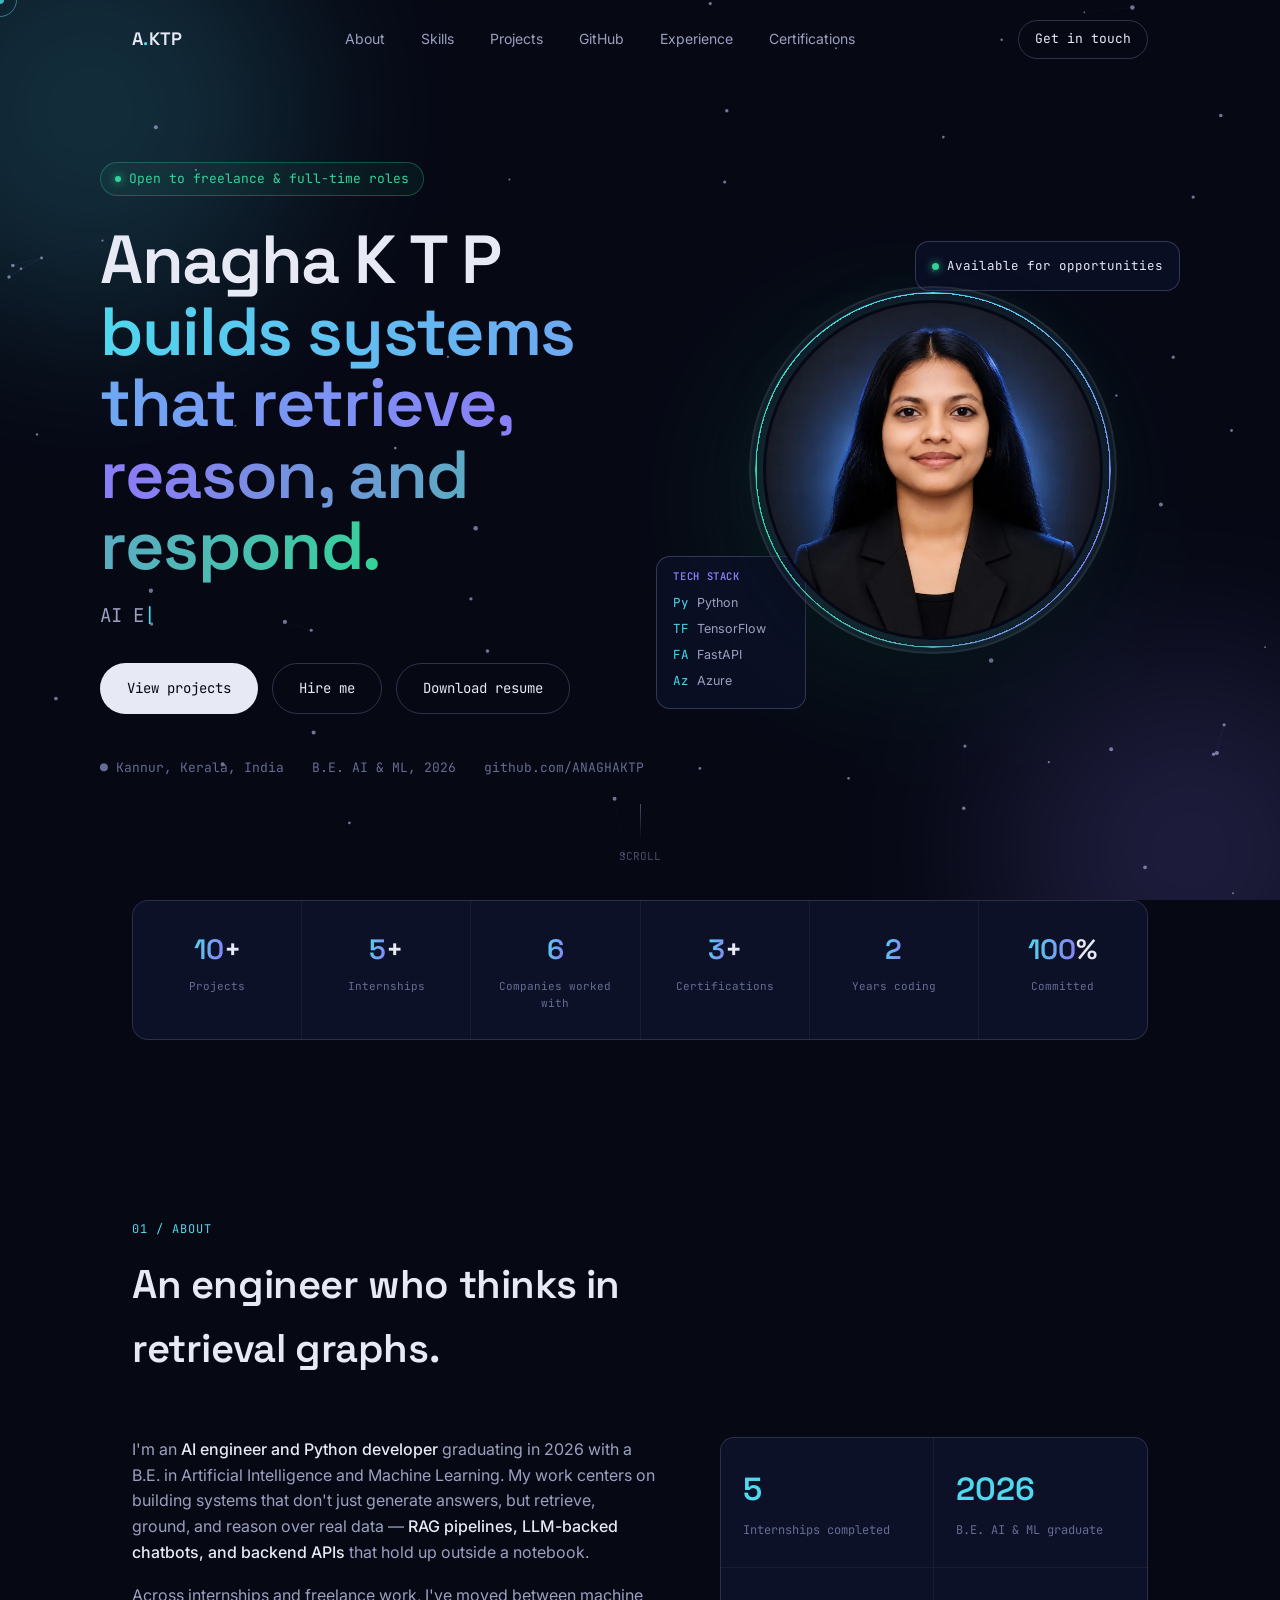
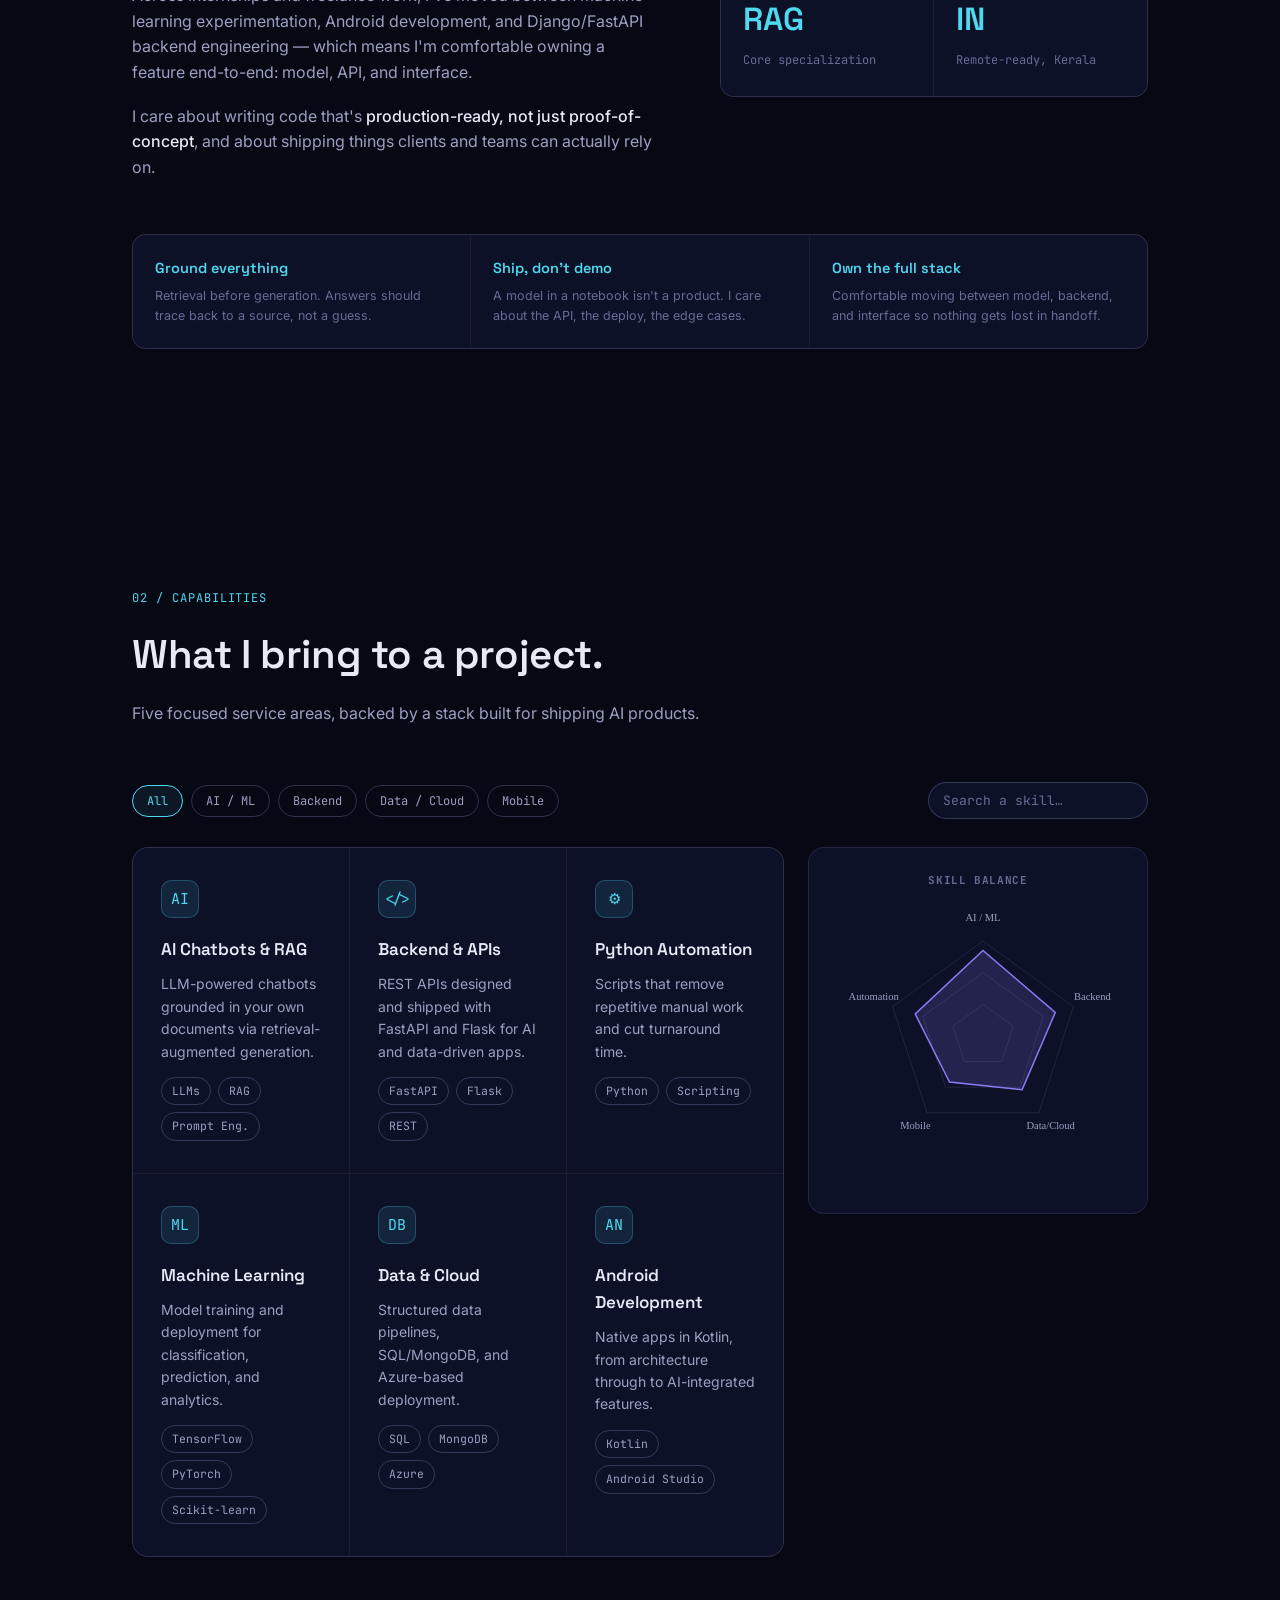
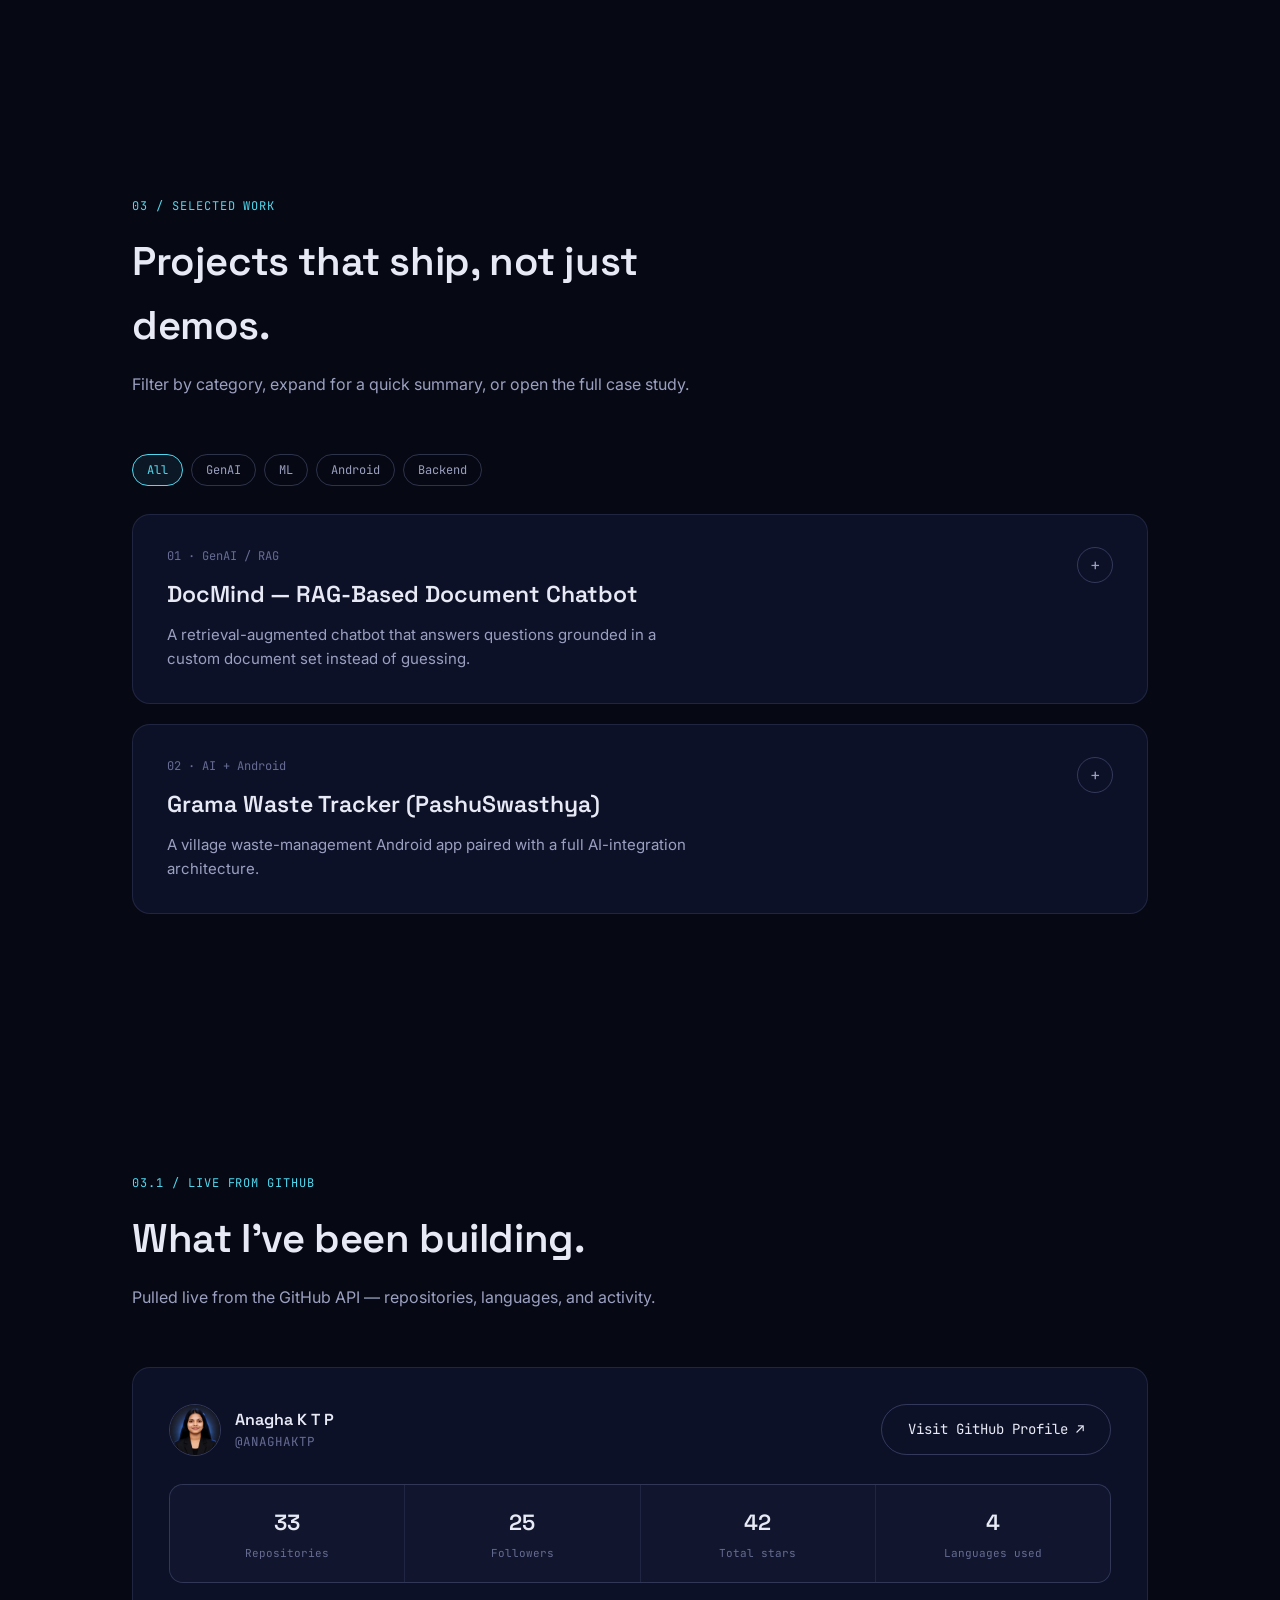
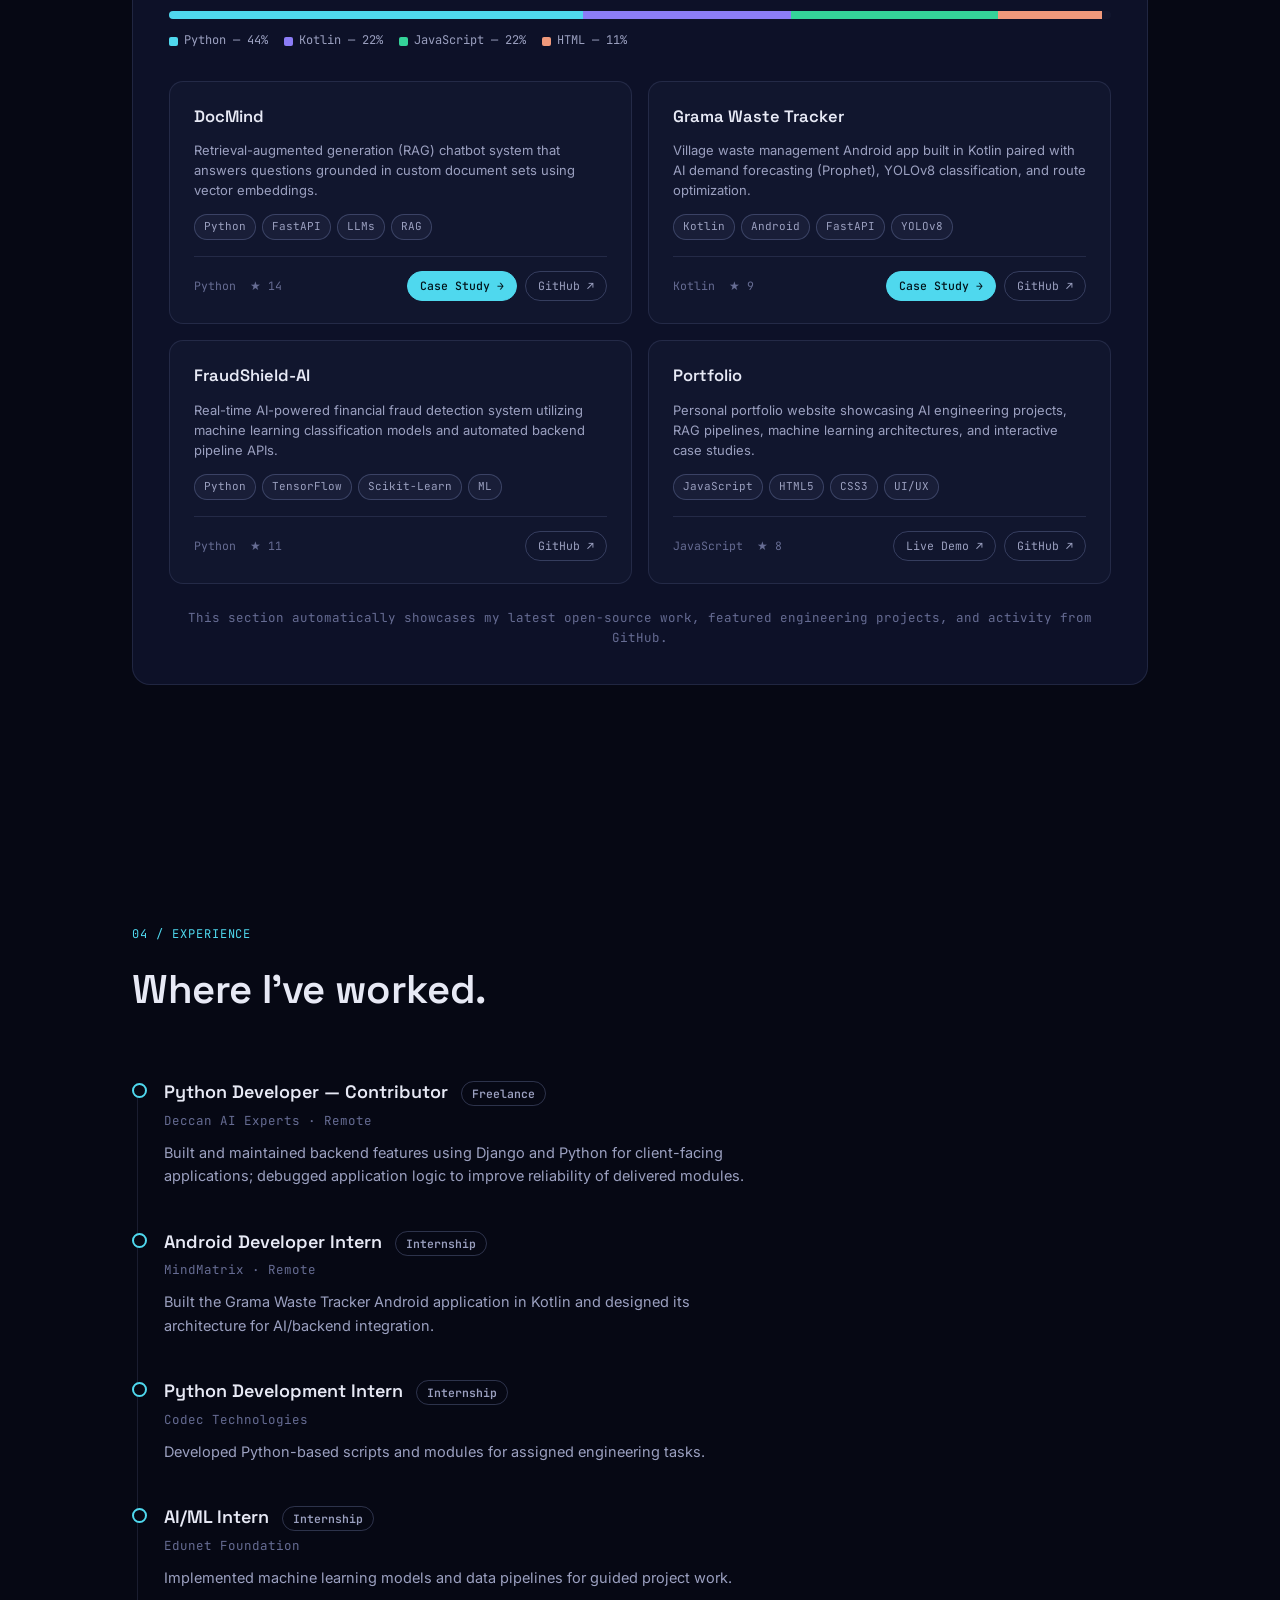
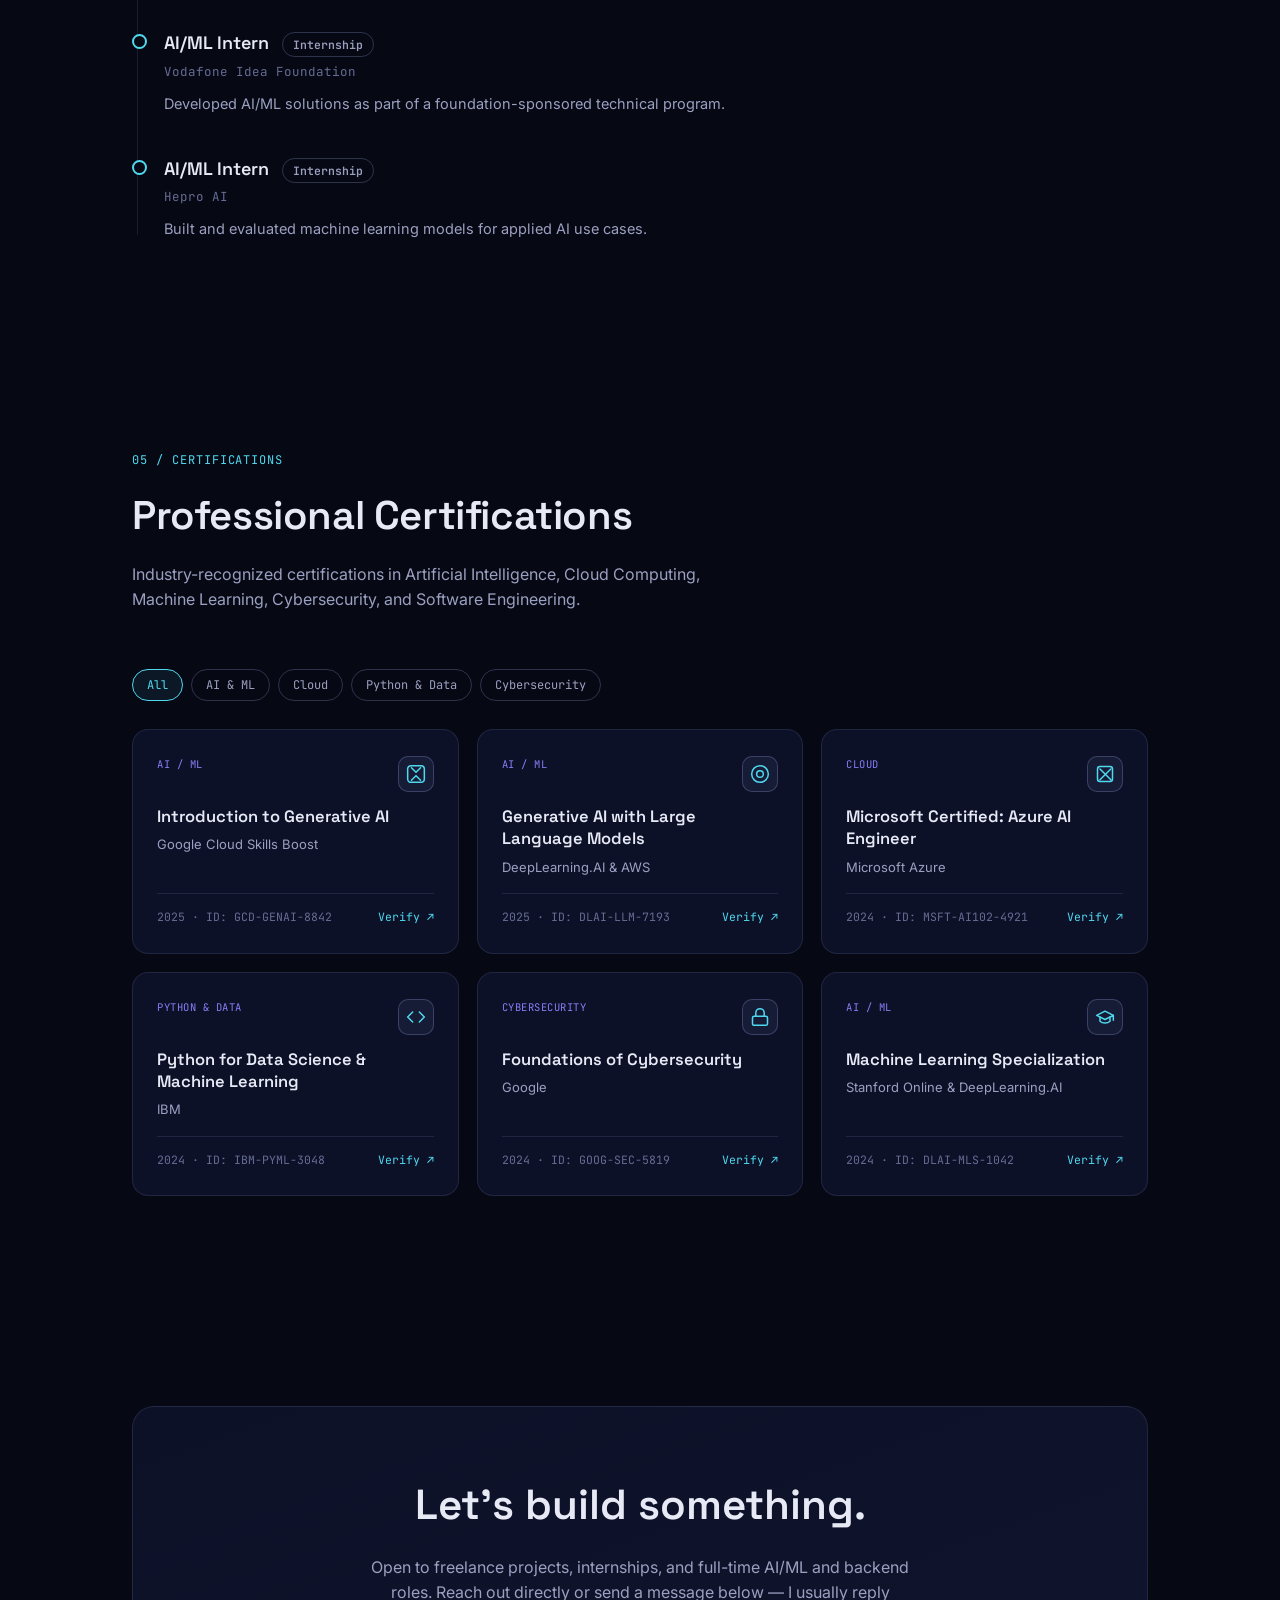
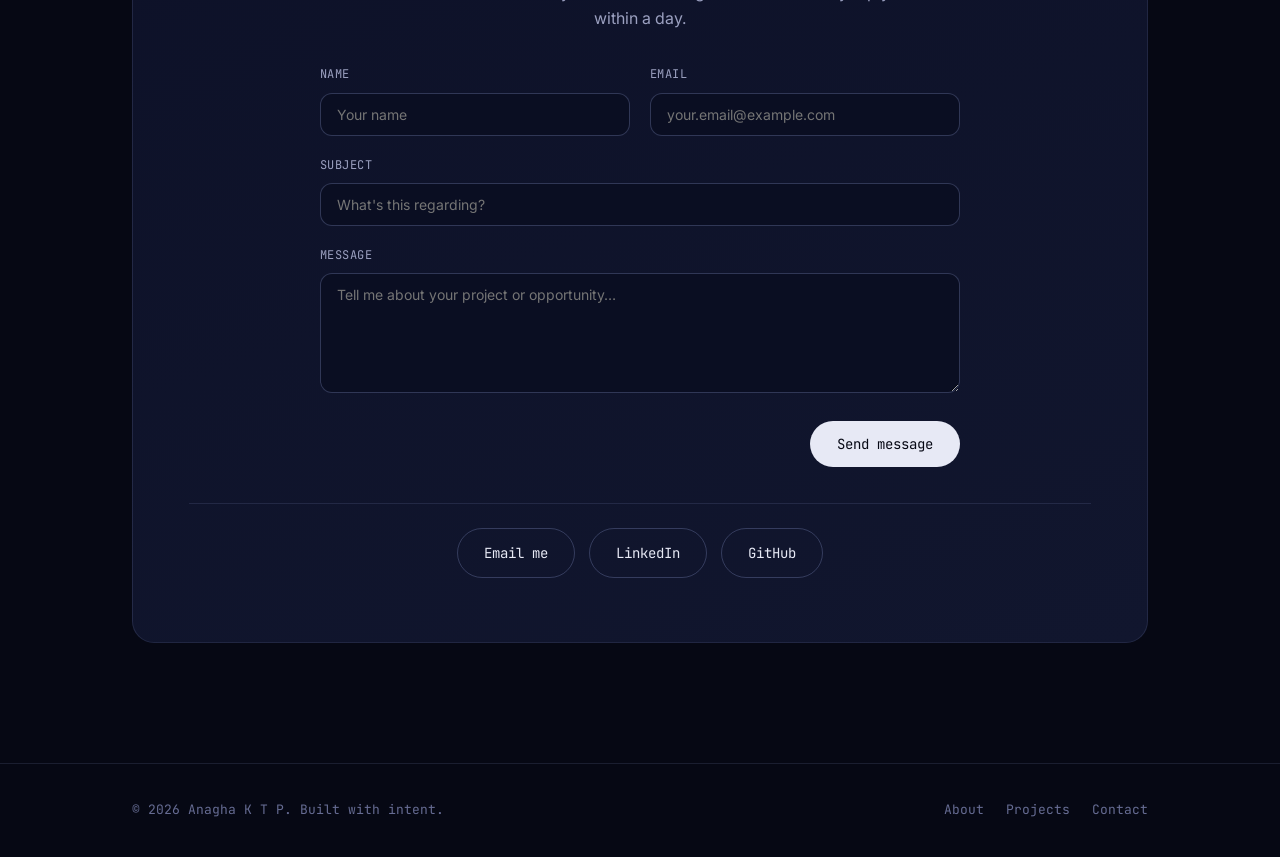
==== commit 20f13fa8: "Integrate new professional profile photo and style Hero visual frame" ====
--- a/index.html
+++ b/index.html
@@ -93,9 +93,17 @@
     </div>
     <div class="hero-visual">
       <div class="photo-frame">
+        <div class="glass-ring"></div>
         <div class="photo-glow"></div>
-        <div class="ring"></div>
-        <div class="photo-inner"><img src="assets/profile.png" alt="Anagha K T P"></div>
+        <div class="photo-scale-wrapper">
+          <div class="ring"></div>
+          <div class="photo-inner">
+            <picture>
+              <source srcset="assets/profile.webp" type="image/webp">
+              <img src="assets/profile.png" alt="Professional portrait of Anagha K T P, AI Engineer and Generative AI Developer" fetchpriority="high" loading="eager" decoding="async">
+            </picture>
+          </div>
+        </div>
       </div>
       <div class="float-card badge-avail"><span class="dot"></span>Available for opportunities</div>
       <div class="float-card card-stack">
--- a/assets/style.css
+++ b/assets/style.css
@@ -244,19 +244,111 @@
   .hero-text .eyebrow{margin-left:0;}
   .hero-text .hero-actions{justify-content:flex-start;}
   .hero-text .hero-meta{justify-content:flex-start;}
-  .hero-visual{position:relative;display:flex;align-items:center;justify-content:center;min-height:520px;}
-  .photo-frame{position:relative;width:300px;height:300px;}
-  .ring{position:absolute;inset:-14px;border-radius:50%;padding:2px;
-    background:conic-gradient(from 0deg,var(--cyan),var(--violet),var(--emerald),var(--cyan));
-    -webkit-mask:radial-gradient(farthest-side,transparent calc(100% - 2px),#000 calc(100% - 2px));
-            mask:radial-gradient(farthest-side,transparent calc(100% - 2px),#000 calc(100% - 2px));
-    animation:spin 10s linear infinite;
+  
+  .hero-visual{
+    position:relative;
+    display:flex;
+    align-items:center;
+    justify-content:center;
+    min-height:520px;
+    opacity:0;
+    animation:heroVisualEntrance 1.2s cubic-bezier(0.16, 1, 0.3, 1) forwards;
+  }
+  @keyframes heroVisualEntrance {
+    from { opacity: 0; transform: translateY(16px); }
+    to { opacity: 1; transform: translateY(0); }
+  }
+
+  .photo-frame{
+    position:relative;
+    width:340px;
+    height:340px;
+    transition:transform 0.5s cubic-bezier(0.16, 1, 0.3, 1);
+  }
+  @media (prefers-reduced-motion: no-preference) {
+    .photo-frame {
+      animation: photoFloat 6s ease-in-out infinite;
+    }
+  }
+  @keyframes photoFloat {
+    0%, 100% { transform: translateY(0); }
+    50% { transform: translateY(-4px); }
+  }
+
+  /* Glassmorphism Outer Ring */
+  .glass-ring{
+    position:absolute;
+    inset:-14px;
+    border-radius:50%;
+    border:2px solid rgba(255, 255, 255, 0.08);
+    background:rgba(148, 163, 220, 0.03);
+    backdrop-filter:blur(8px);
+    -webkit-backdrop-filter:blur(8px);
+    box-shadow:
+      inset 0 0 12px rgba(255, 255, 255, 0.03),
+      0 8px 32px rgba(0, 0, 0, 0.35);
+    z-index:1;
+    pointer-events:none;
+  }
+
+  .photo-glow{
+    position:absolute;
+    inset:-40px;
+    border-radius:50%;
+    background:radial-gradient(circle, rgba(79, 216, 238, 0.2), transparent 70%);
+    filter:blur(12px);
+    z-index:0;
+    transition:background 0.5s ease, filter 0.5s ease;
+  }
+
+  .photo-scale-wrapper{
+    position:relative;
+    width:100%;
+    height:100%;
+    z-index:2;
+    transition:transform 0.5s cubic-bezier(0.16, 1, 0.3, 1);
+  }
+
+  .ring{
+    position:absolute;
+    inset:-8px;
+    border-radius:50%;
+    padding:1px;
+    background:conic-gradient(from 0deg, var(--cyan), var(--violet), var(--emerald), var(--cyan));
+    -webkit-mask:radial-gradient(farthest-side, transparent calc(100% - 1.5px), #000 calc(100% - 1.5px));
+            mask:radial-gradient(farthest-side, transparent calc(100% - 1.5px), #000 calc(100% - 1.5px));
+    animation:spin 12s linear infinite;
+    z-index:3;
   }
   @keyframes spin{to{transform:rotate(360deg);}}
-  .photo-glow{position:absolute;inset:-40px;border-radius:50%;background:radial-gradient(circle,rgba(79,216,238,0.22),transparent 70%);filter:blur(8px);}
-  .photo-inner{position:absolute;inset:6px;border-radius:50%;overflow:hidden;border:3px solid var(--bg);background:var(--surface);}
-  .photo-inner img{width:100%;height:100%;object-fit:cover;transition:transform .5s ease;}
-  .photo-frame:hover .photo-inner img{transform:scale(1.06);}
+
+  .photo-inner{
+    position:absolute;
+    inset:0;
+    border-radius:50%;
+    overflow:hidden;
+    border:3px solid var(--bg);
+    background:var(--surface);
+    box-shadow:inset 0 4px 12px rgba(0, 0, 0, 0.5);
+    z-index:2;
+  }
+  .photo-inner img{
+    width:100%;
+    height:100%;
+    object-fit:cover;
+    image-rendering:-webkit-optimize-contrast;
+  }
+
+  /* Desktop Hover Effect */
+  @media (hover: hover) {
+    .photo-frame:hover .photo-scale-wrapper {
+      transform: scale(1.02);
+    }
+    .photo-frame:hover .photo-glow {
+      background: radial-gradient(circle, rgba(79, 216, 238, 0.3), transparent 70%);
+      filter: blur(10px);
+    }
+  }
   .float-card{
     position:absolute;background:rgba(13,17,40,0.75);backdrop-filter:blur(14px);
     border:1px solid var(--line-strong);border-radius:14px;padding:14px 16px;
@@ -300,13 +392,16 @@
   @media(max-width:860px){
     .hero-grid{grid-template-columns:1fr;text-align:center;}
     .hero-text .eyebrow, .hero-text .hero-actions, .hero-text .hero-meta{justify-content:center;}
-    .hero-visual{min-height:380px;order:-1;}
+    .hero-visual{min-height:340px;order:-1;margin-bottom:20px;}
+    .photo-frame{width:280px;height:280px;}
     .stats-strip{grid-template-columns:repeat(3,1fr);}
     .value-row{grid-template-columns:1fr;}
     .skills-layout{grid-template-columns:1fr;}
   }
   @media(max-width:520px){
     .stats-strip{grid-template-columns:repeat(2,1fr);}
+    .photo-frame{width:230px;height:230px;}
+    .hero-visual{min-height:290px;}
   }
   @media(max-width:860px){
     .nav-links{display:none;}
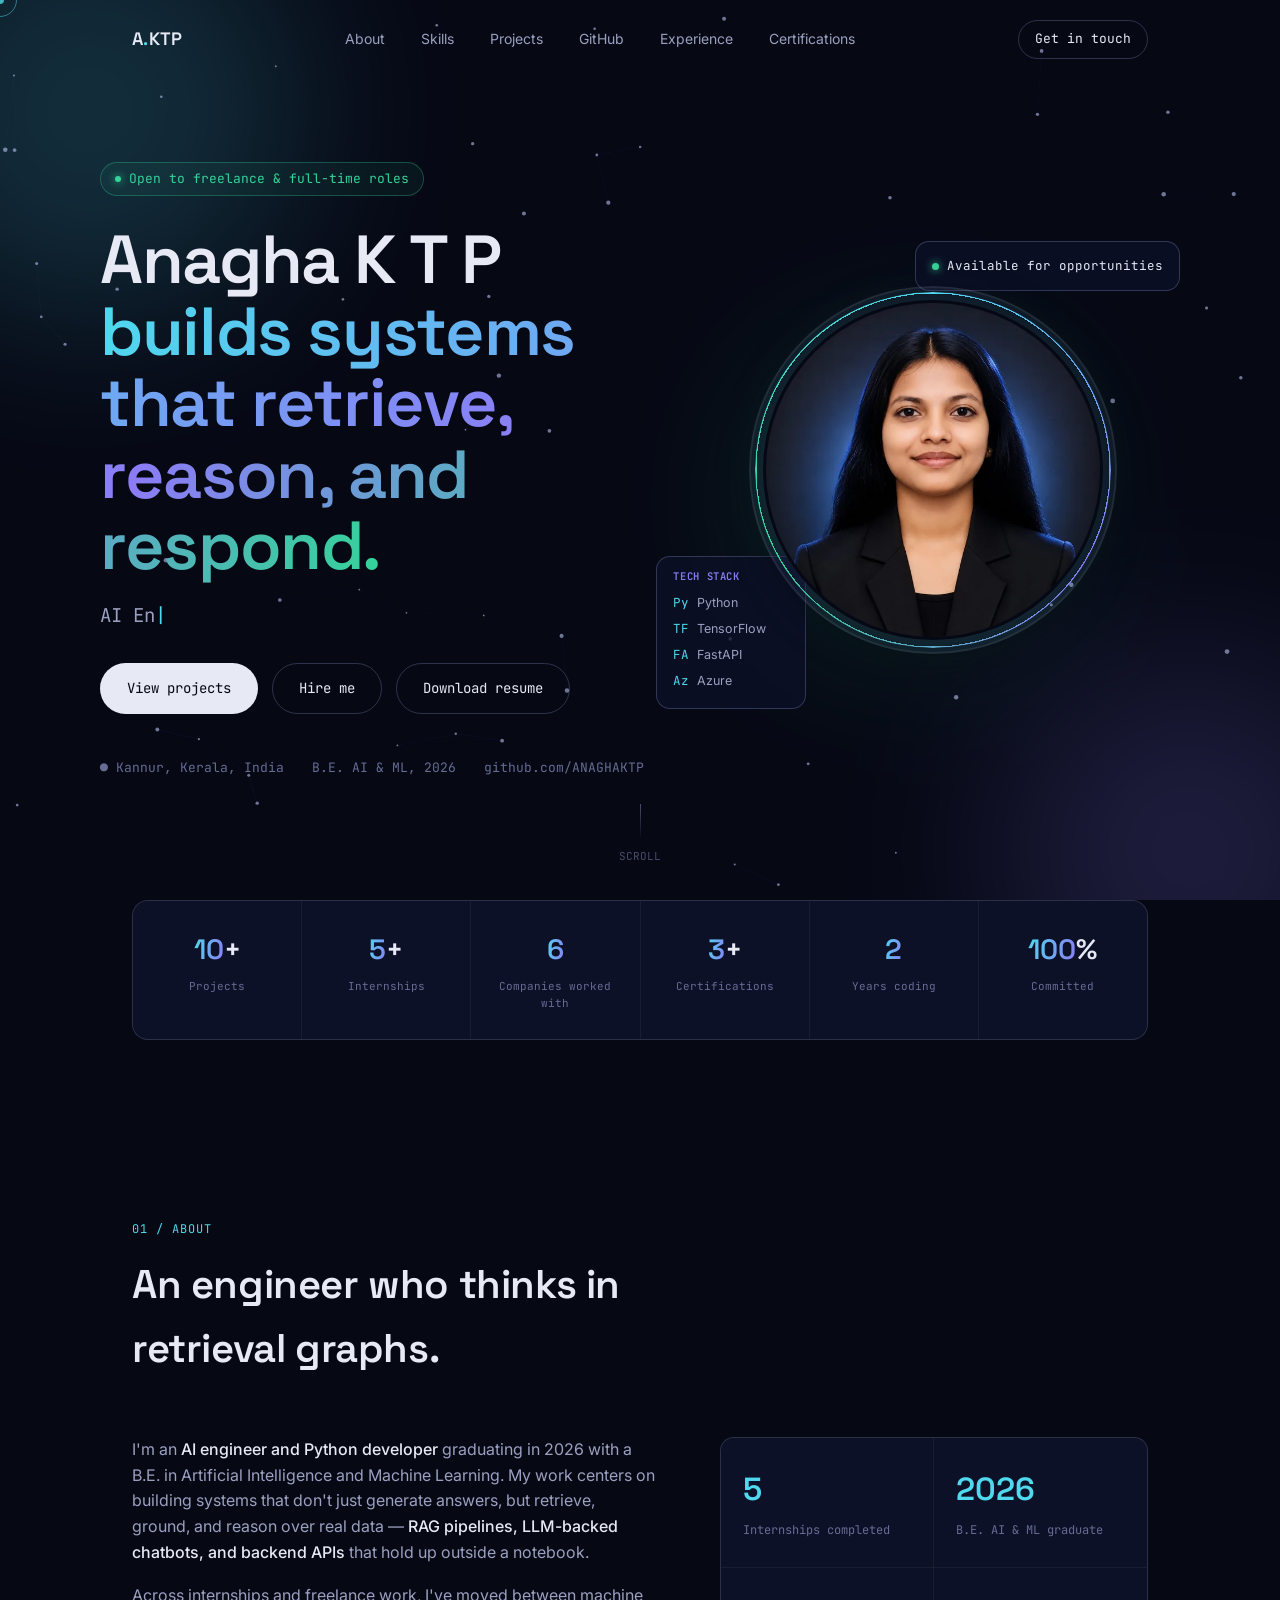
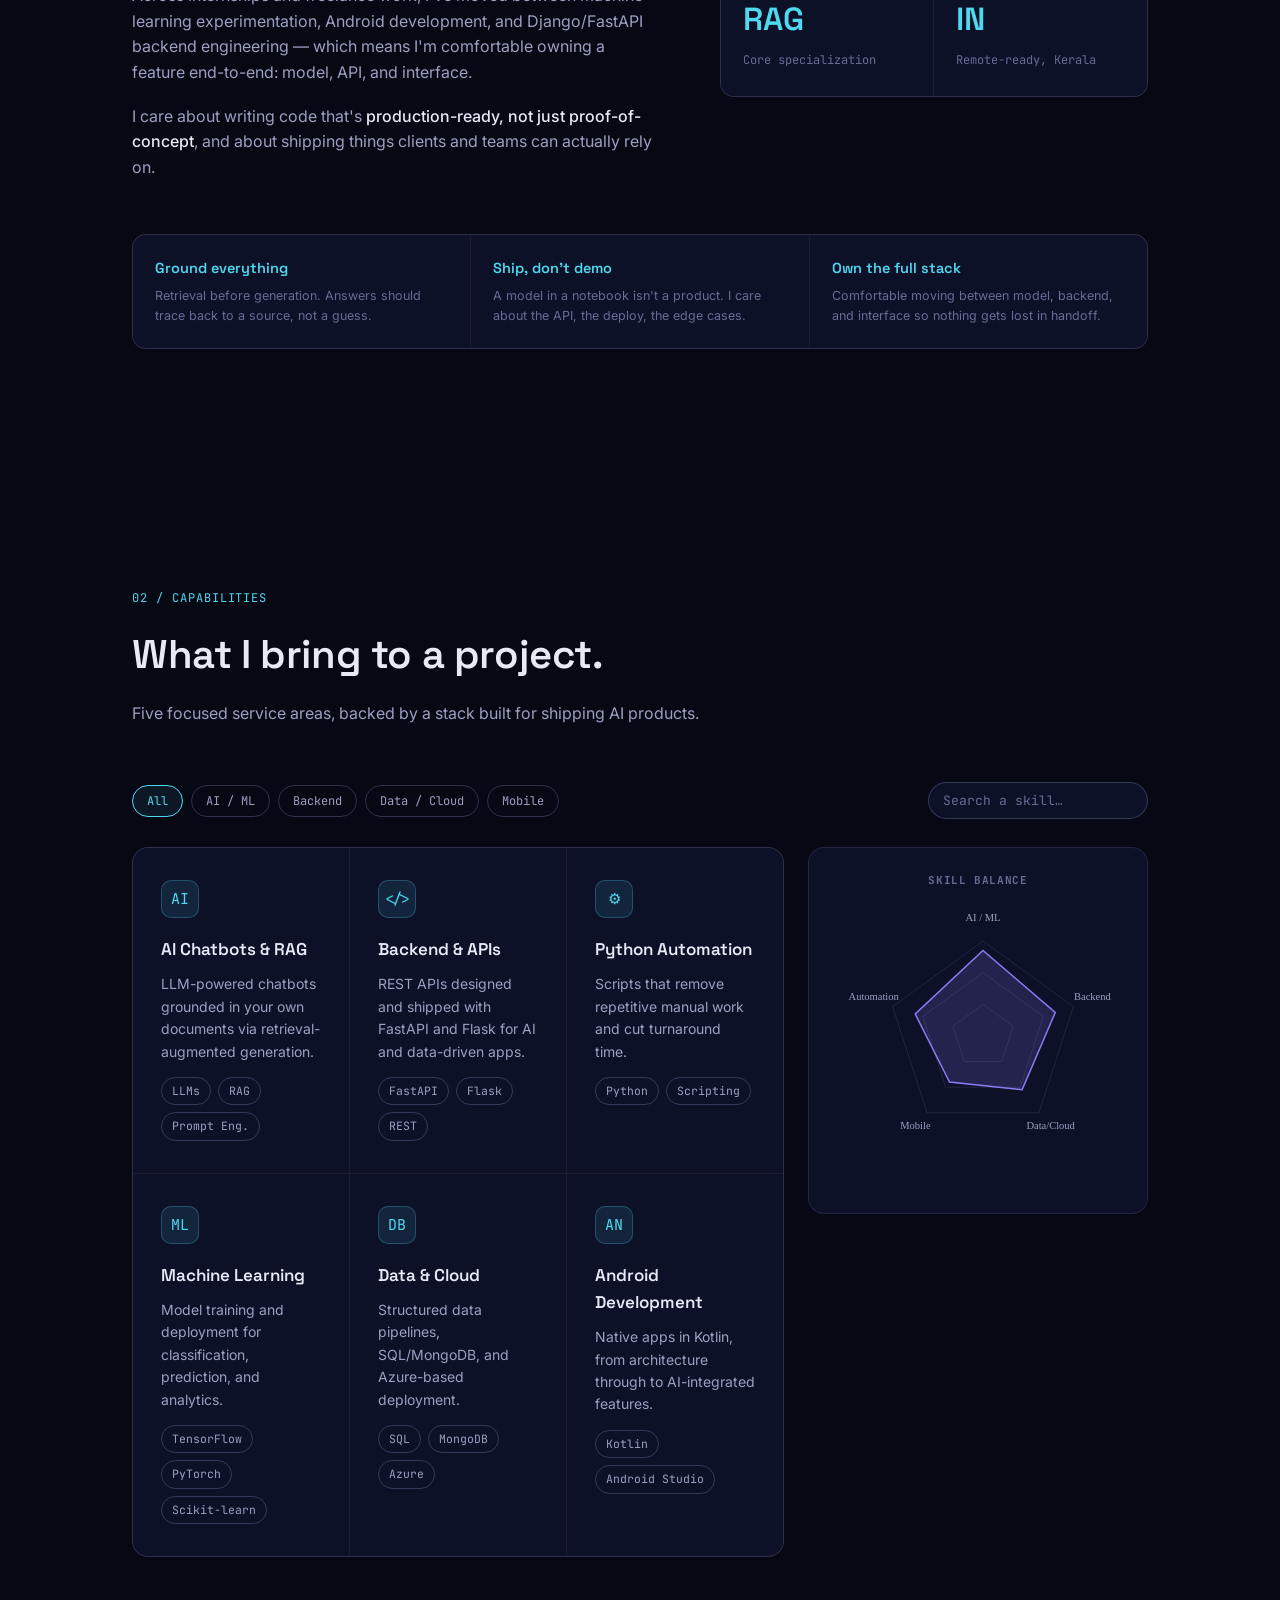
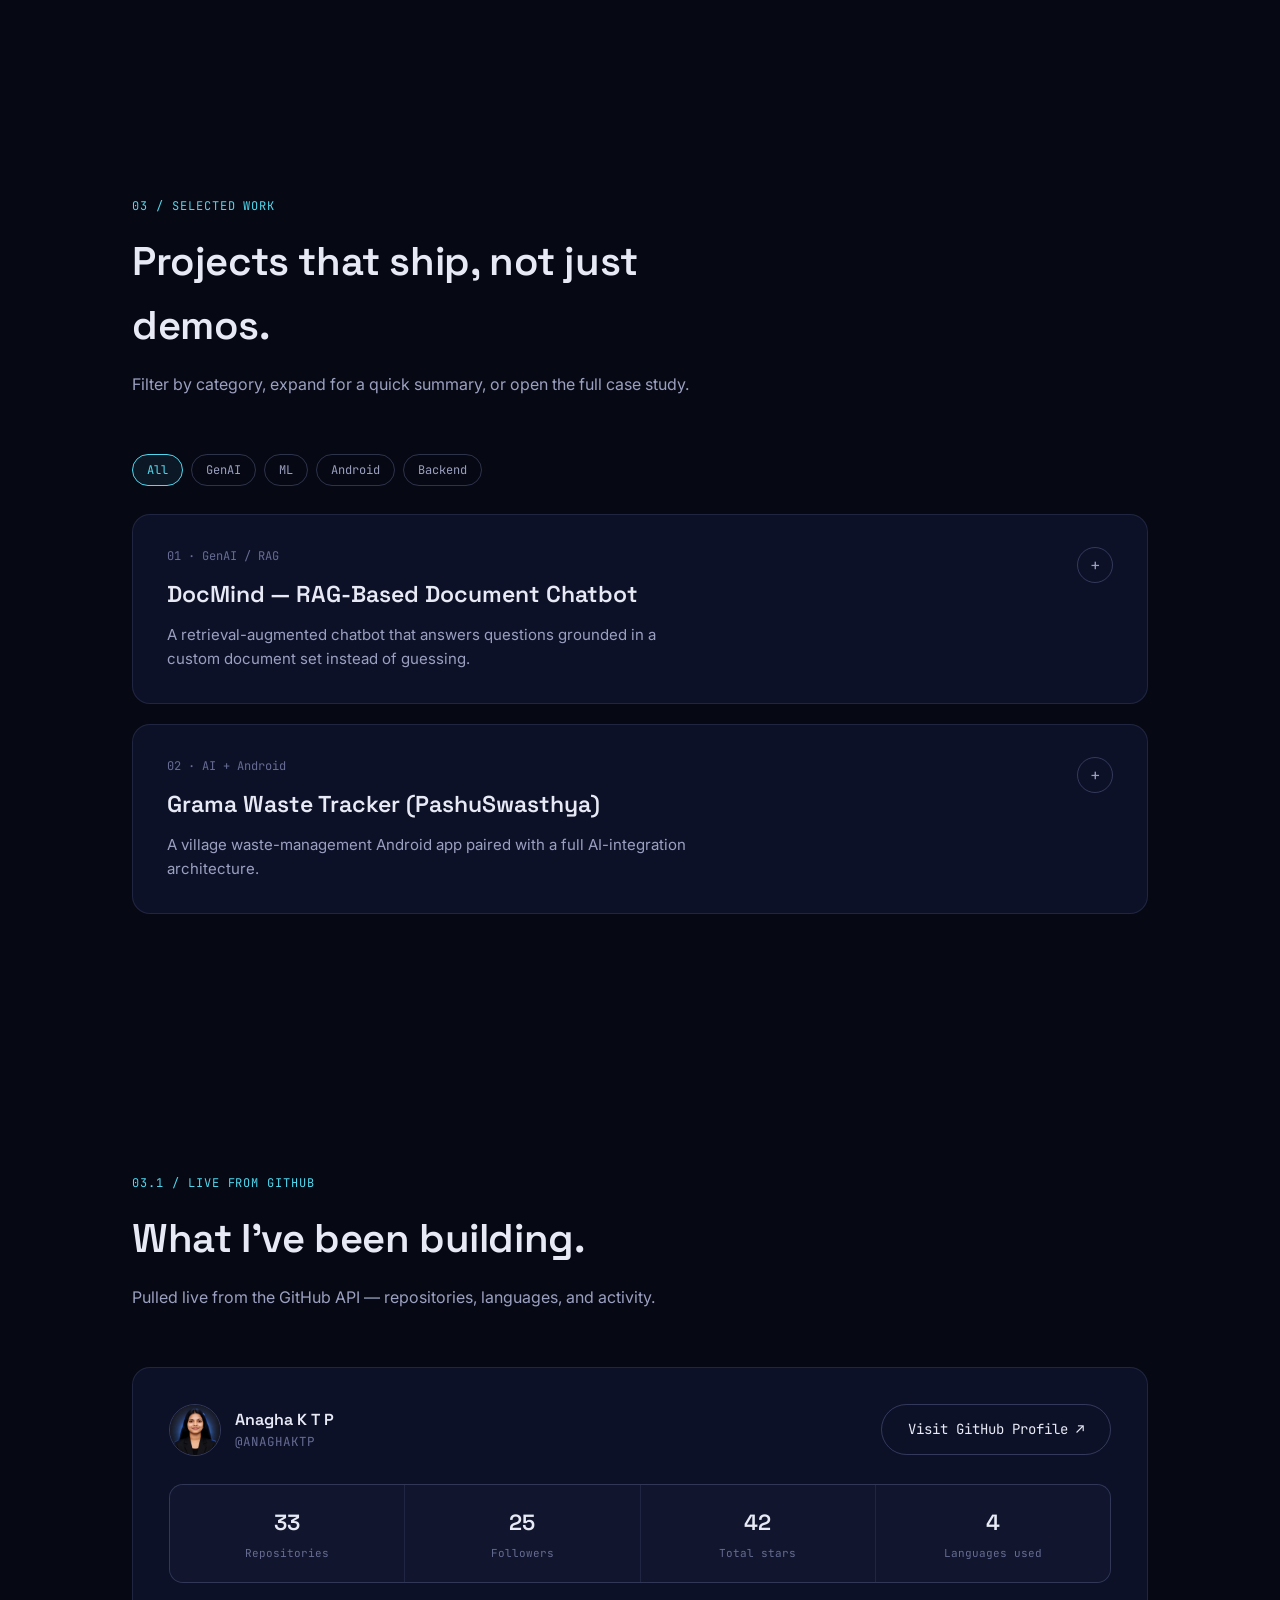
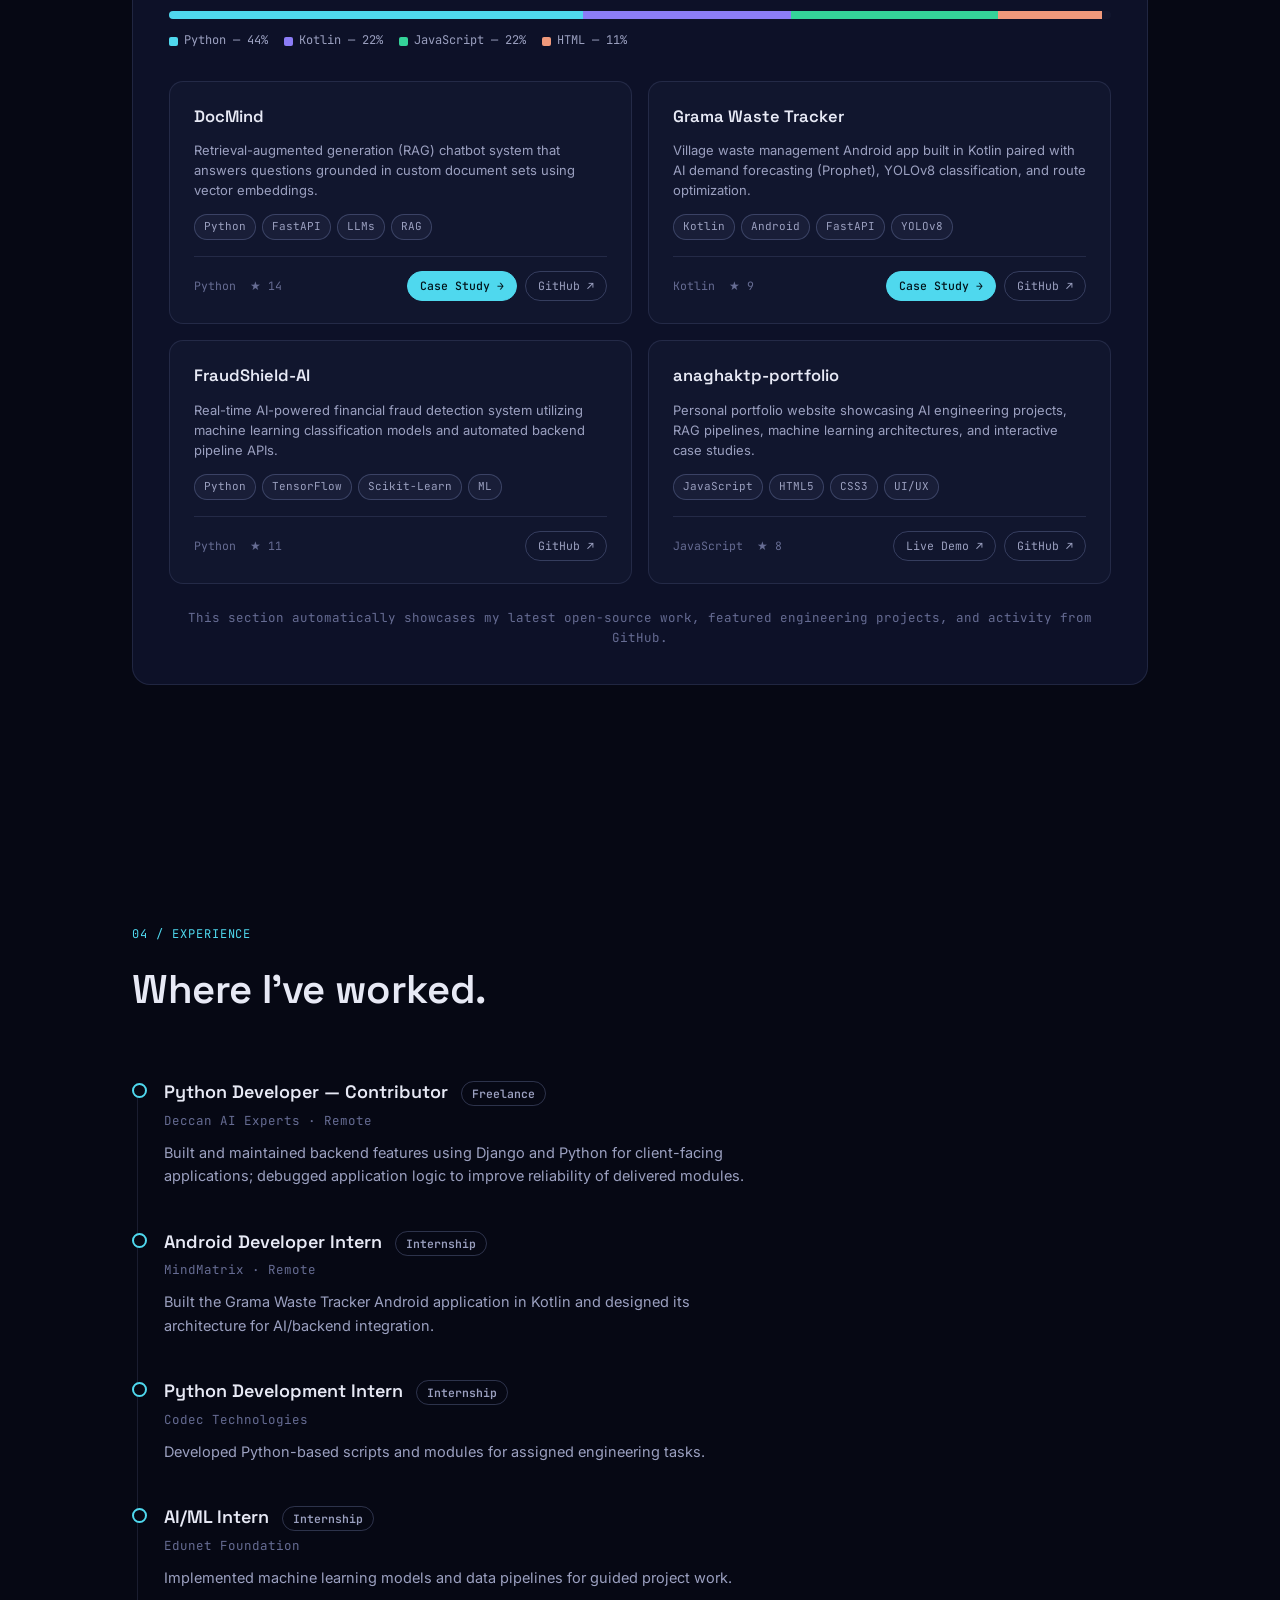
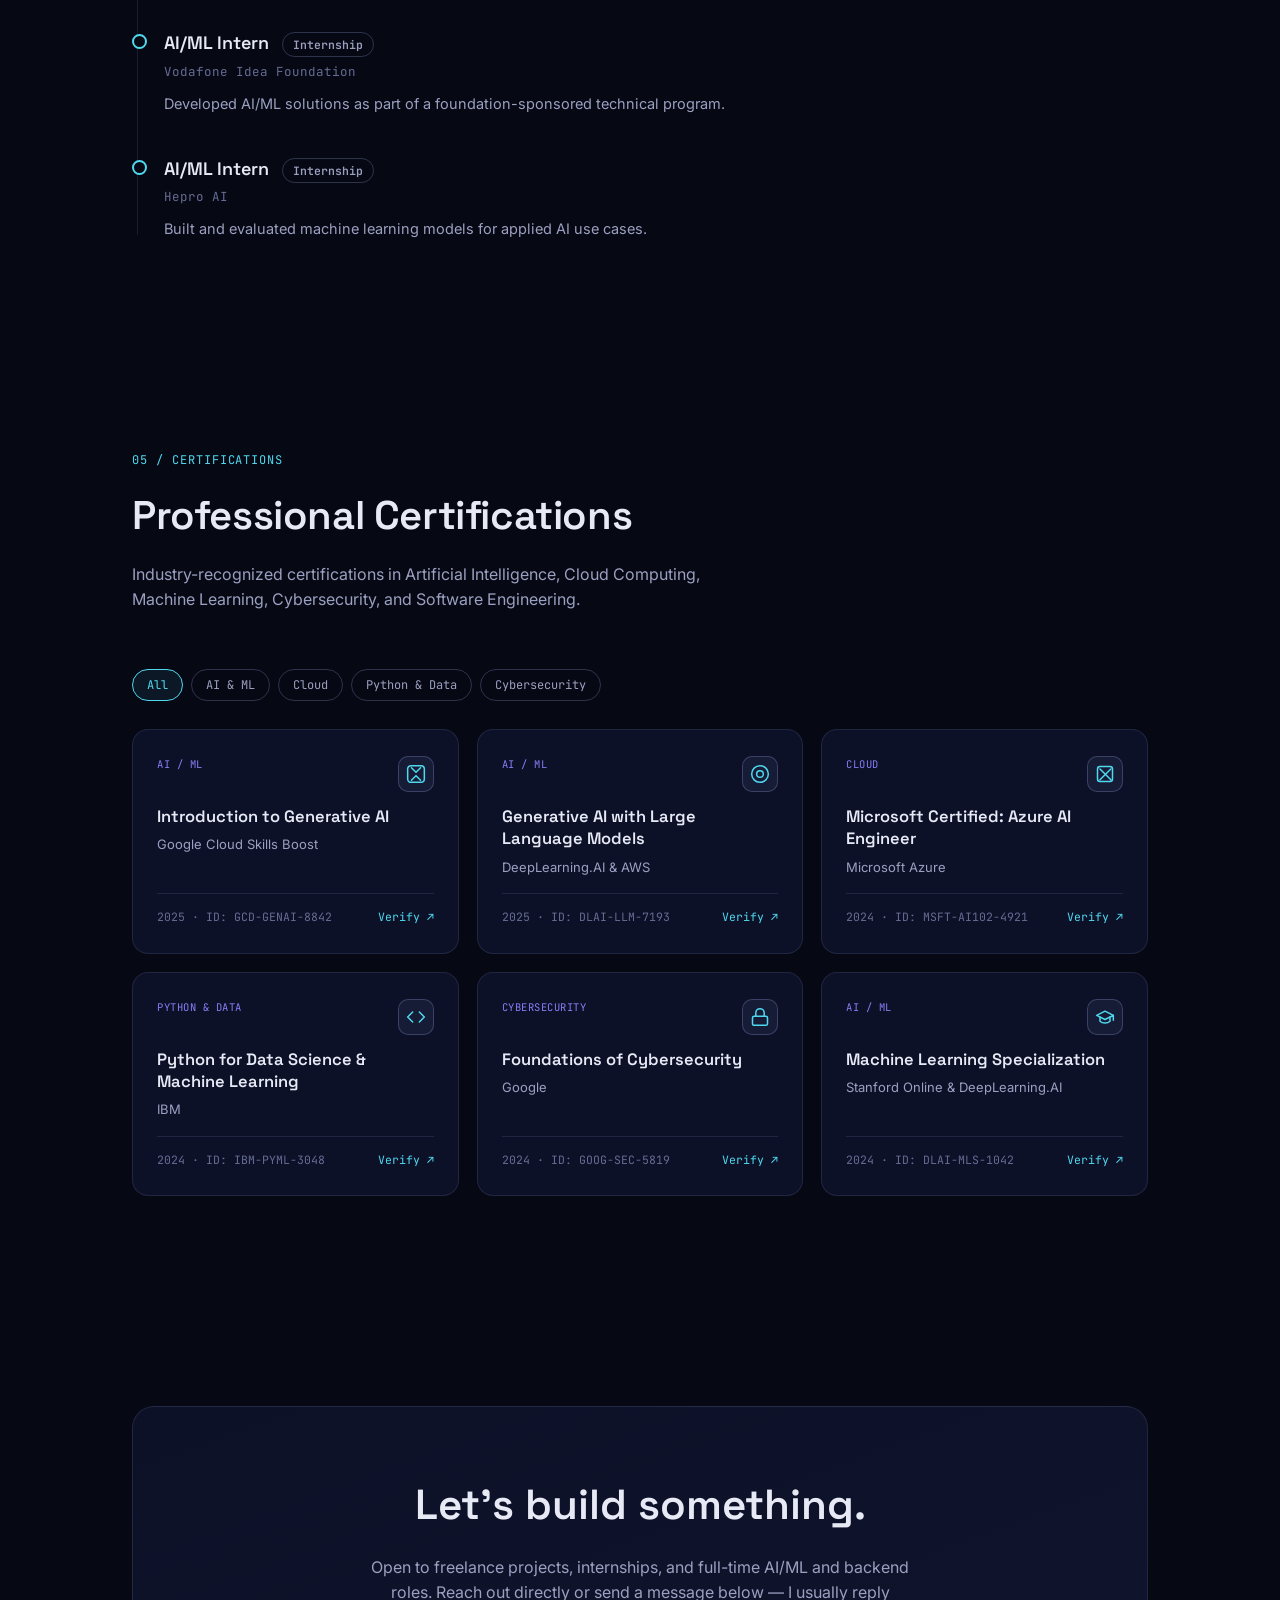
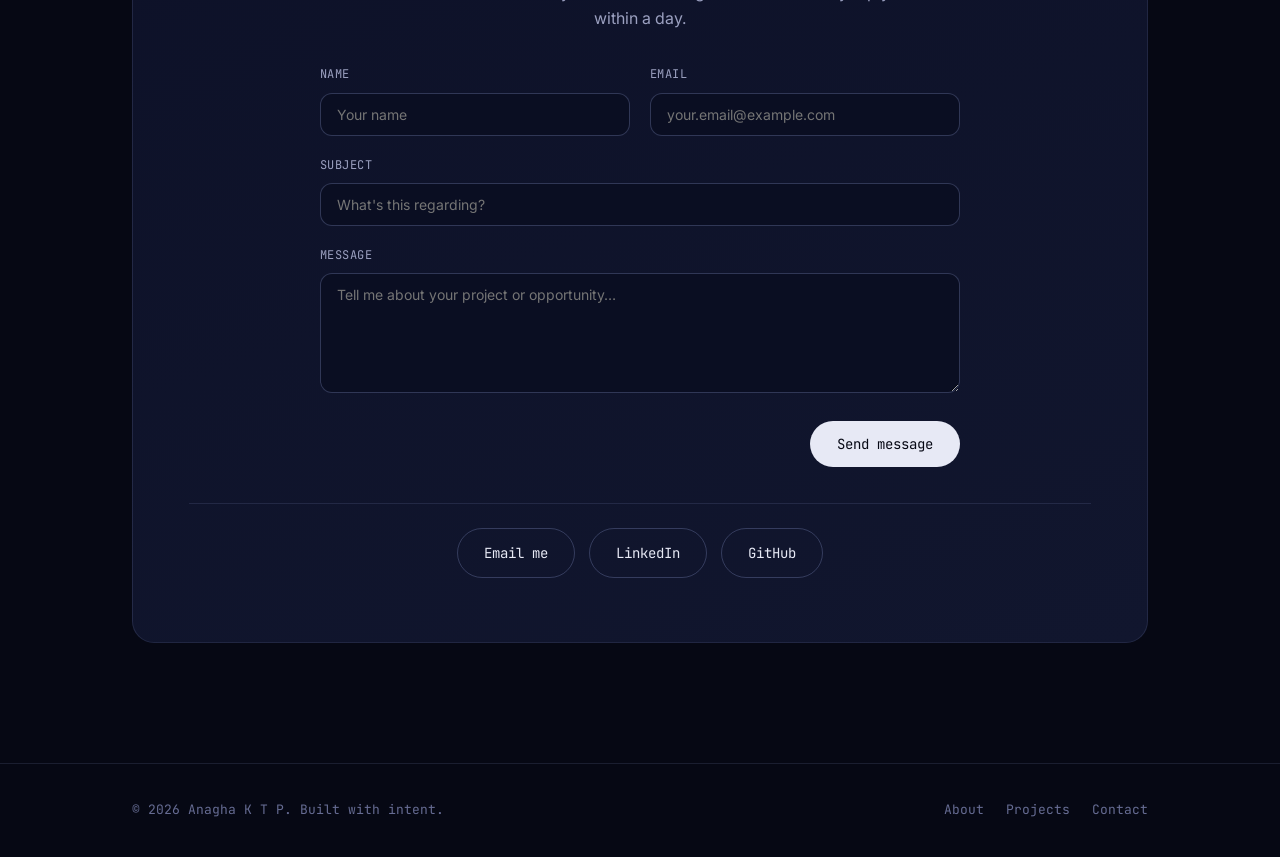
==== commit 2b88b648: "Configure strict allowlist for featured GitHub repositories, removing old portfolio" ====
--- a/index.html
+++ b/index.html
@@ -702,7 +702,7 @@
 
 // live GitHub dashboard with featured repo selection, caching, & skeletons
 const GH_USER = 'ANAGHAKTP';
-const FEATURED_REPOS_ORDER = ['docmind', 'grama-waste-tracker', 'waste-tracker', 'fraudshield-ai', 'portfolio', 'freelancing_portfolio'];
+const FEATURED_ALLOWLIST = ['docmind', 'grama-waste-tracker', 'fraudshield-ai', 'anaghaktp-portfolio'];
 
 const CURATED_FEATURED_REPOS = [
   {
@@ -742,8 +742,8 @@
     tags: ['Python', 'TensorFlow', 'Scikit-Learn', 'ML']
   },
   {
-    name: 'Portfolio',
-    slug: 'portfolio',
+    name: 'anaghaktp-portfolio',
+    slug: 'anaghaktp-portfolio',
     description: 'Personal portfolio website showcasing AI engineering projects, RAG pipelines, machine learning architectures, and interactive case studies.',
     language: 'JavaScript',
     stargazers_count: 8,
@@ -872,18 +872,24 @@
 
   let selectedRepos = [];
   if (repos && repos.length > 0) {
-    FEATURED_REPOS_ORDER.forEach(featuredName => {
-      const found = repos.find(r => r.name.toLowerCase() === featuredName.toLowerCase());
-      if (found && !selectedRepos.some(r => r.id === found.id)) {
-        selectedRepos.push(found);
+    FEATURED_ALLOWLIST.forEach(name => {
+      const found = repos.find(r => r.name.toLowerCase() === name.toLowerCase());
+      if (found) {
+        const curated = CURATED_FEATURED_REPOS.find(c => c.slug.toLowerCase() === name.toLowerCase());
+        const merged = {
+          ...found,
+          caseStudyUrl: curated ? curated.caseStudyUrl : '',
+          description: (curated && curated.description) ? curated.description : found.description,
+          tags: curated ? curated.tags : getRepoTags(found)
+        };
+        selectedRepos.push(merged);
+      } else {
+        const curated = CURATED_FEATURED_REPOS.find(c => c.slug.toLowerCase() === name.toLowerCase());
+        if (curated) {
+          selectedRepos.push(curated);
+        }
       }
     });
-
-    const remaining = repos
-      .filter(r => !selectedRepos.some(sr => sr.id === r.id))
-      .sort((a, b) => new Date(b.updated_at) - new Date(a.updated_at));
-
-    selectedRepos = selectedRepos.concat(remaining).slice(0, 4);
   }
 
   if (selectedRepos.length === 0) {
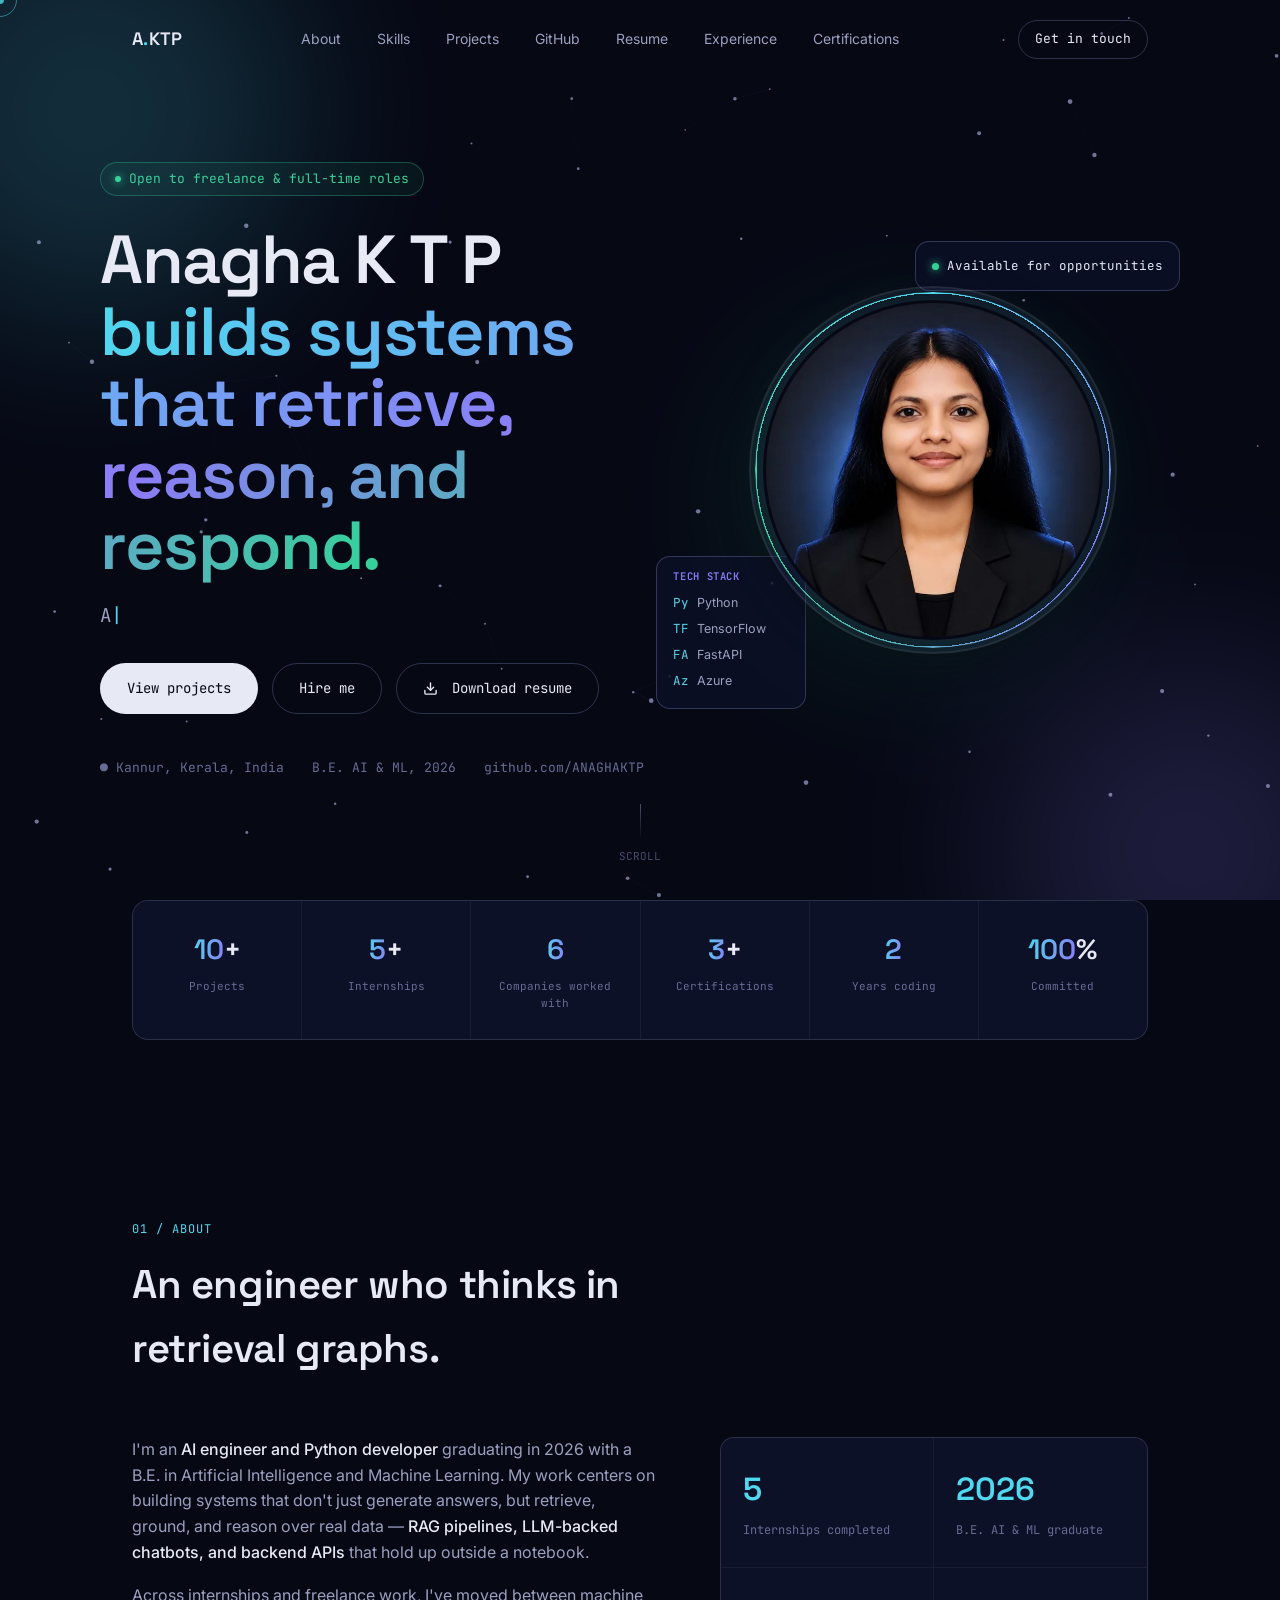
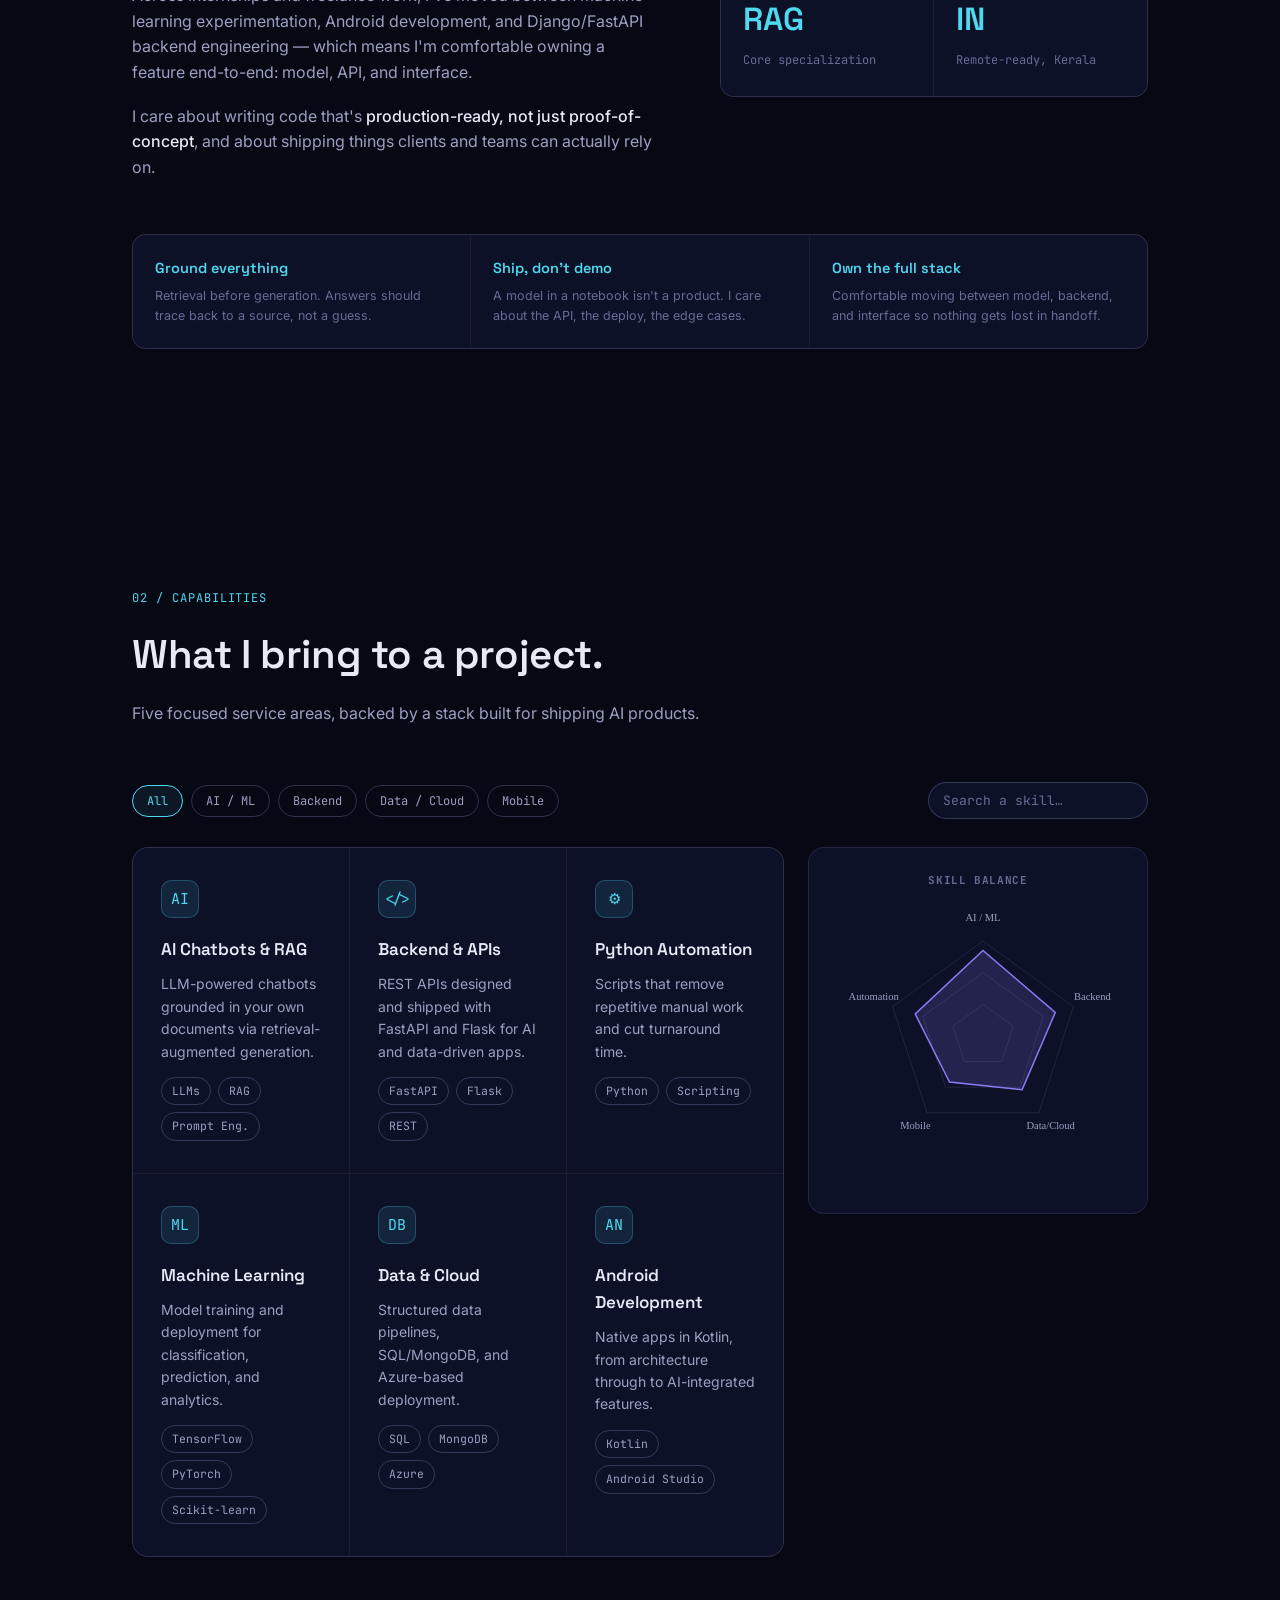
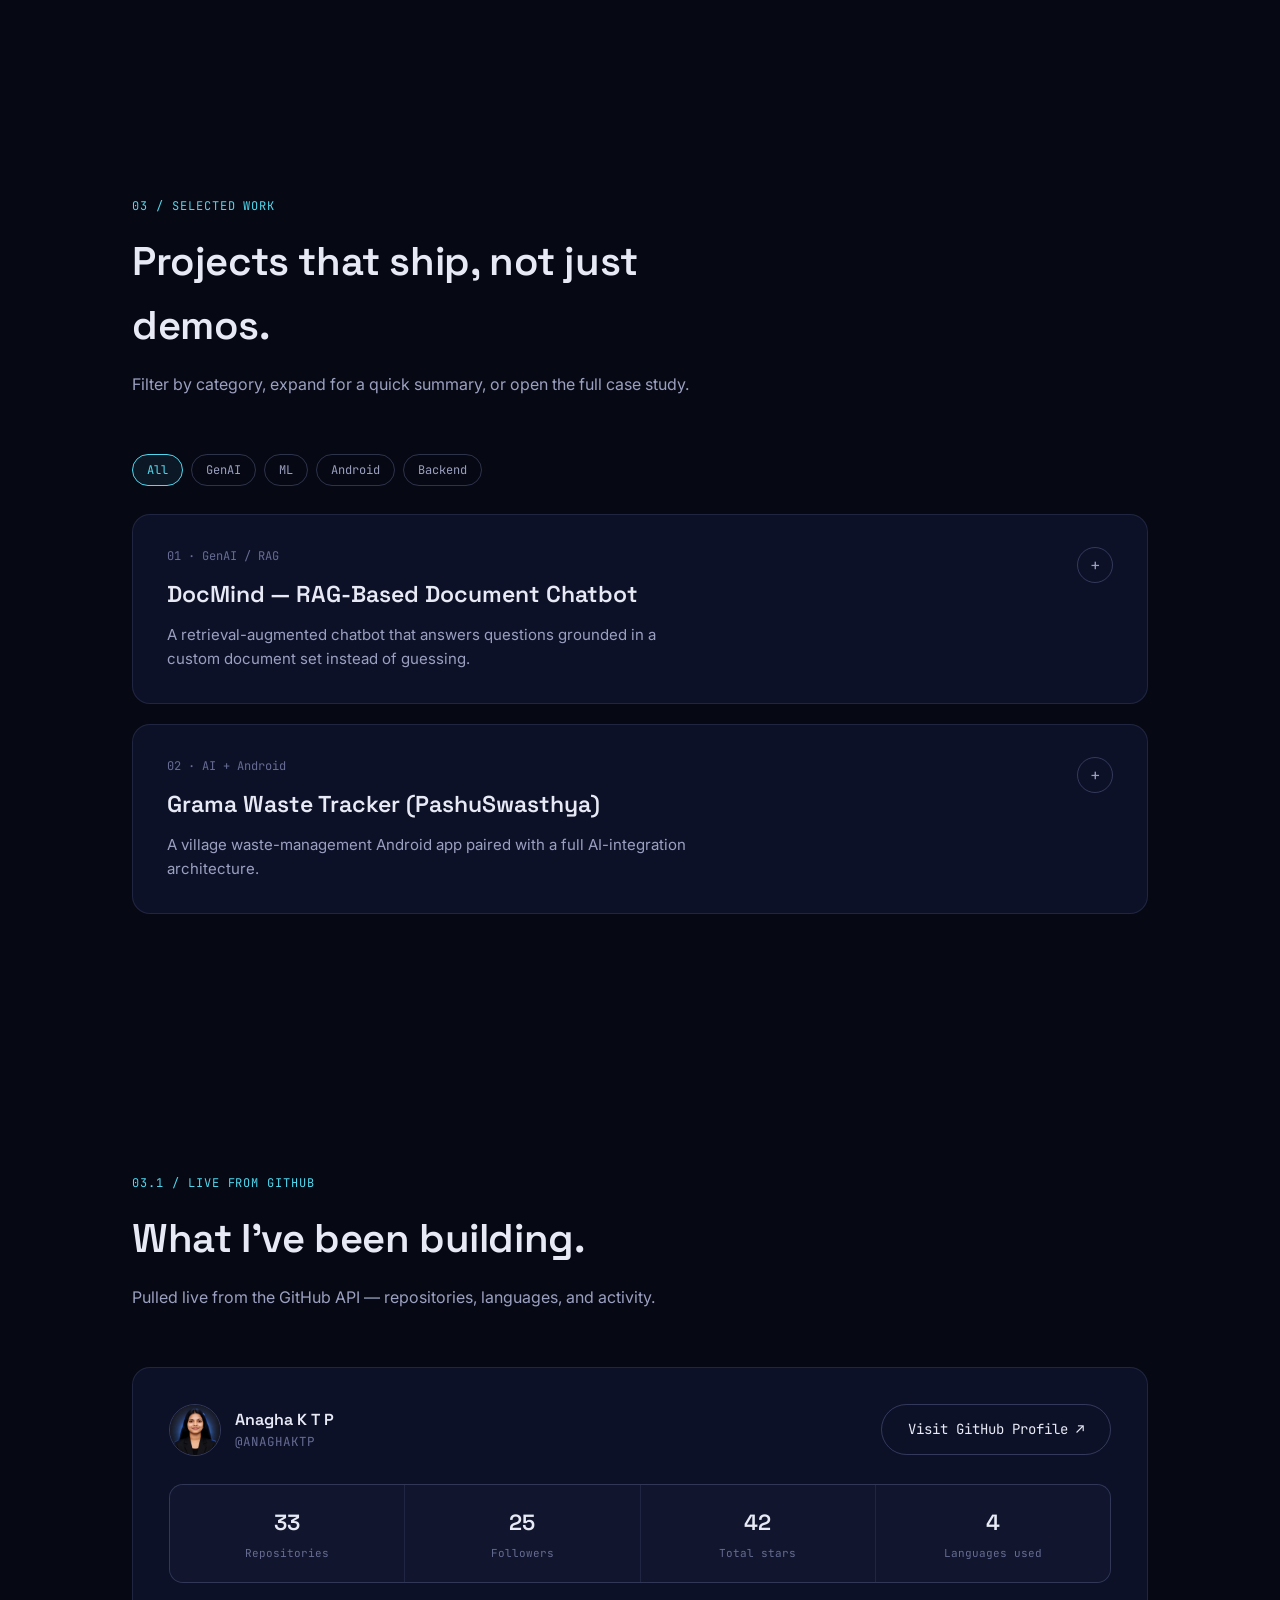
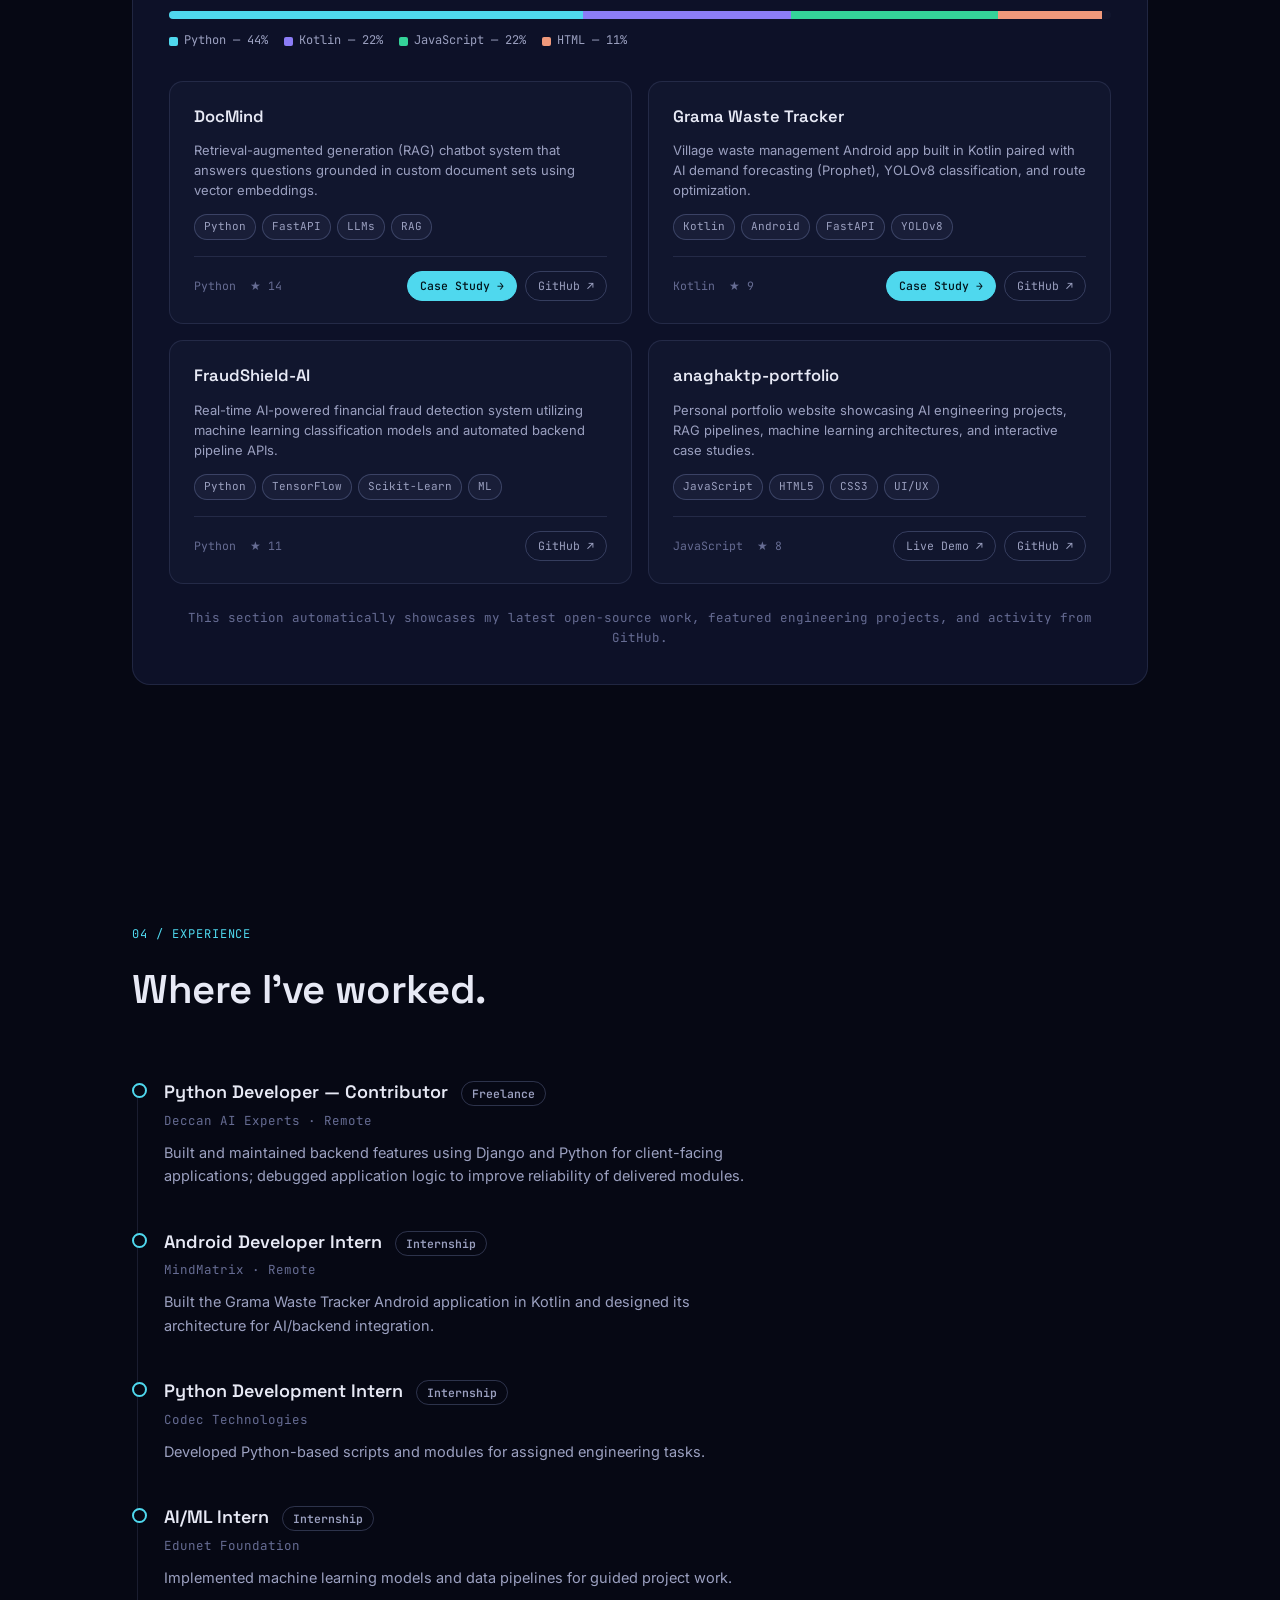
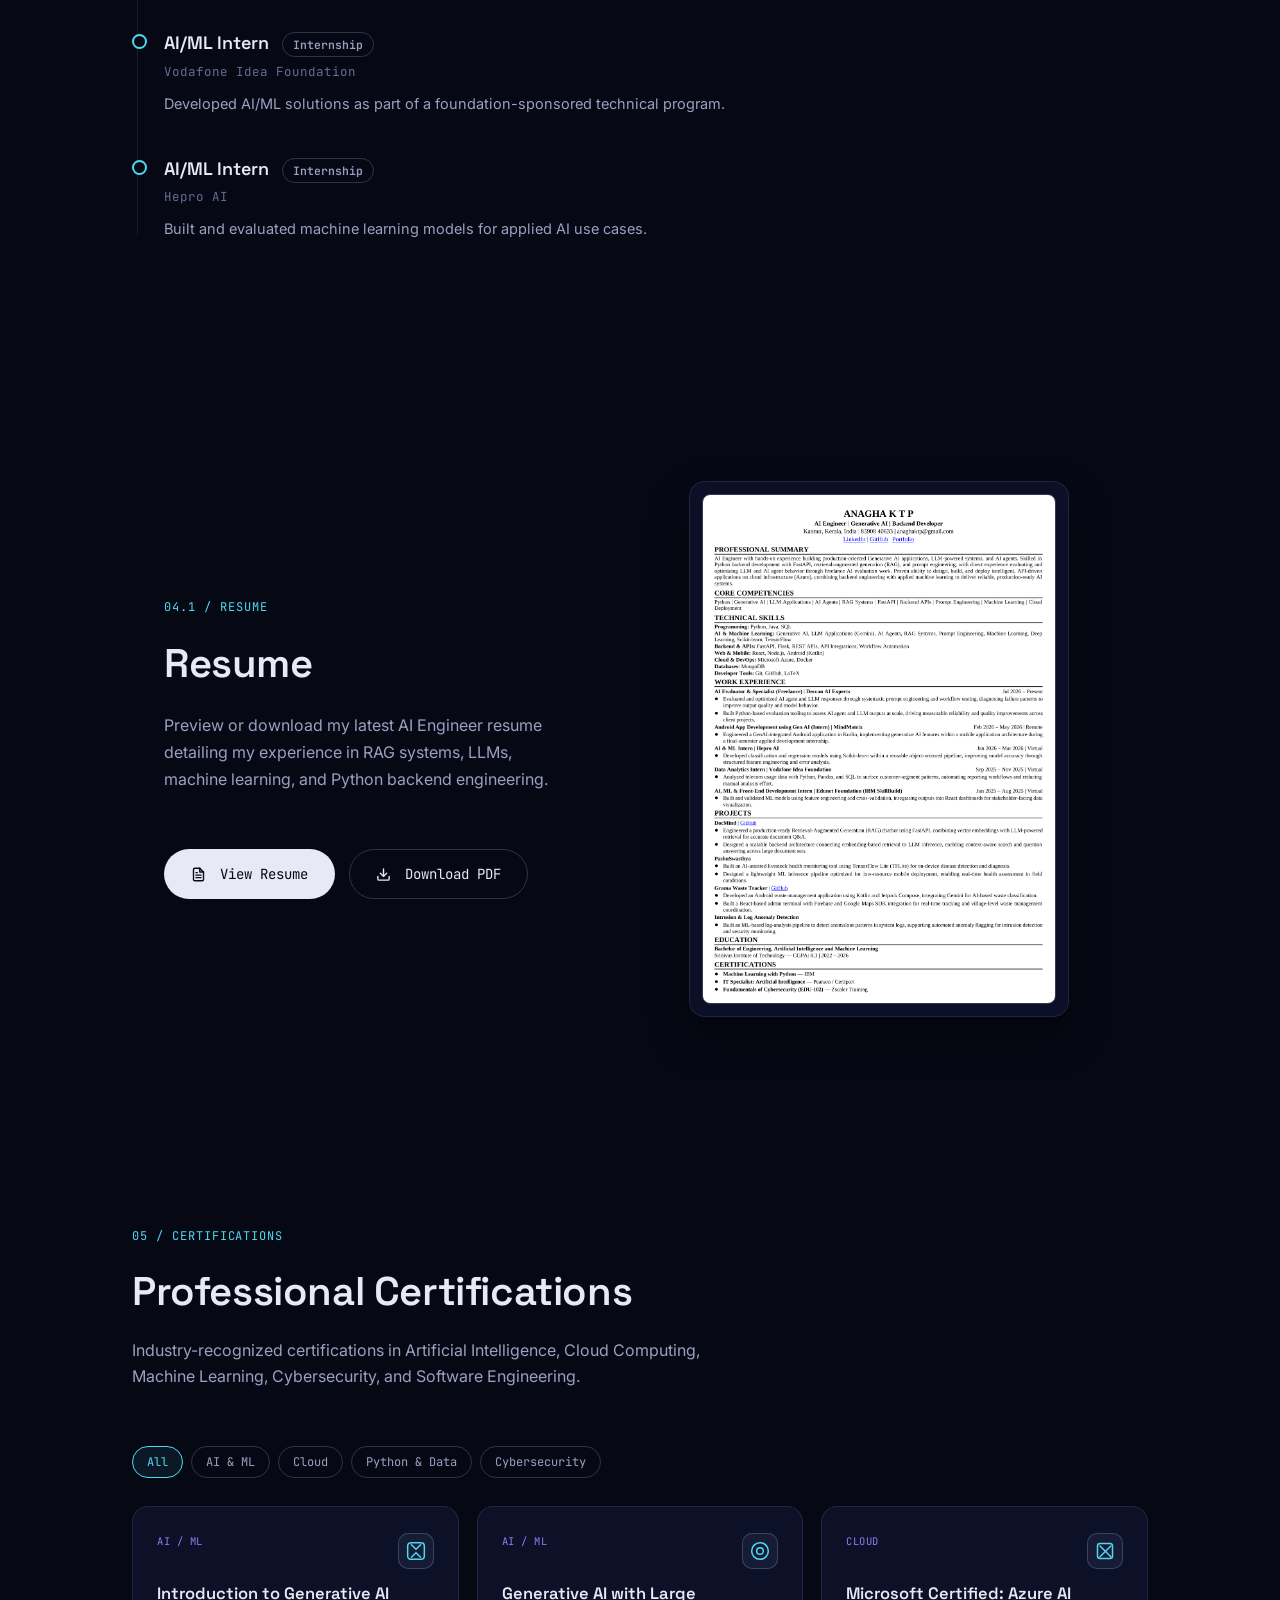
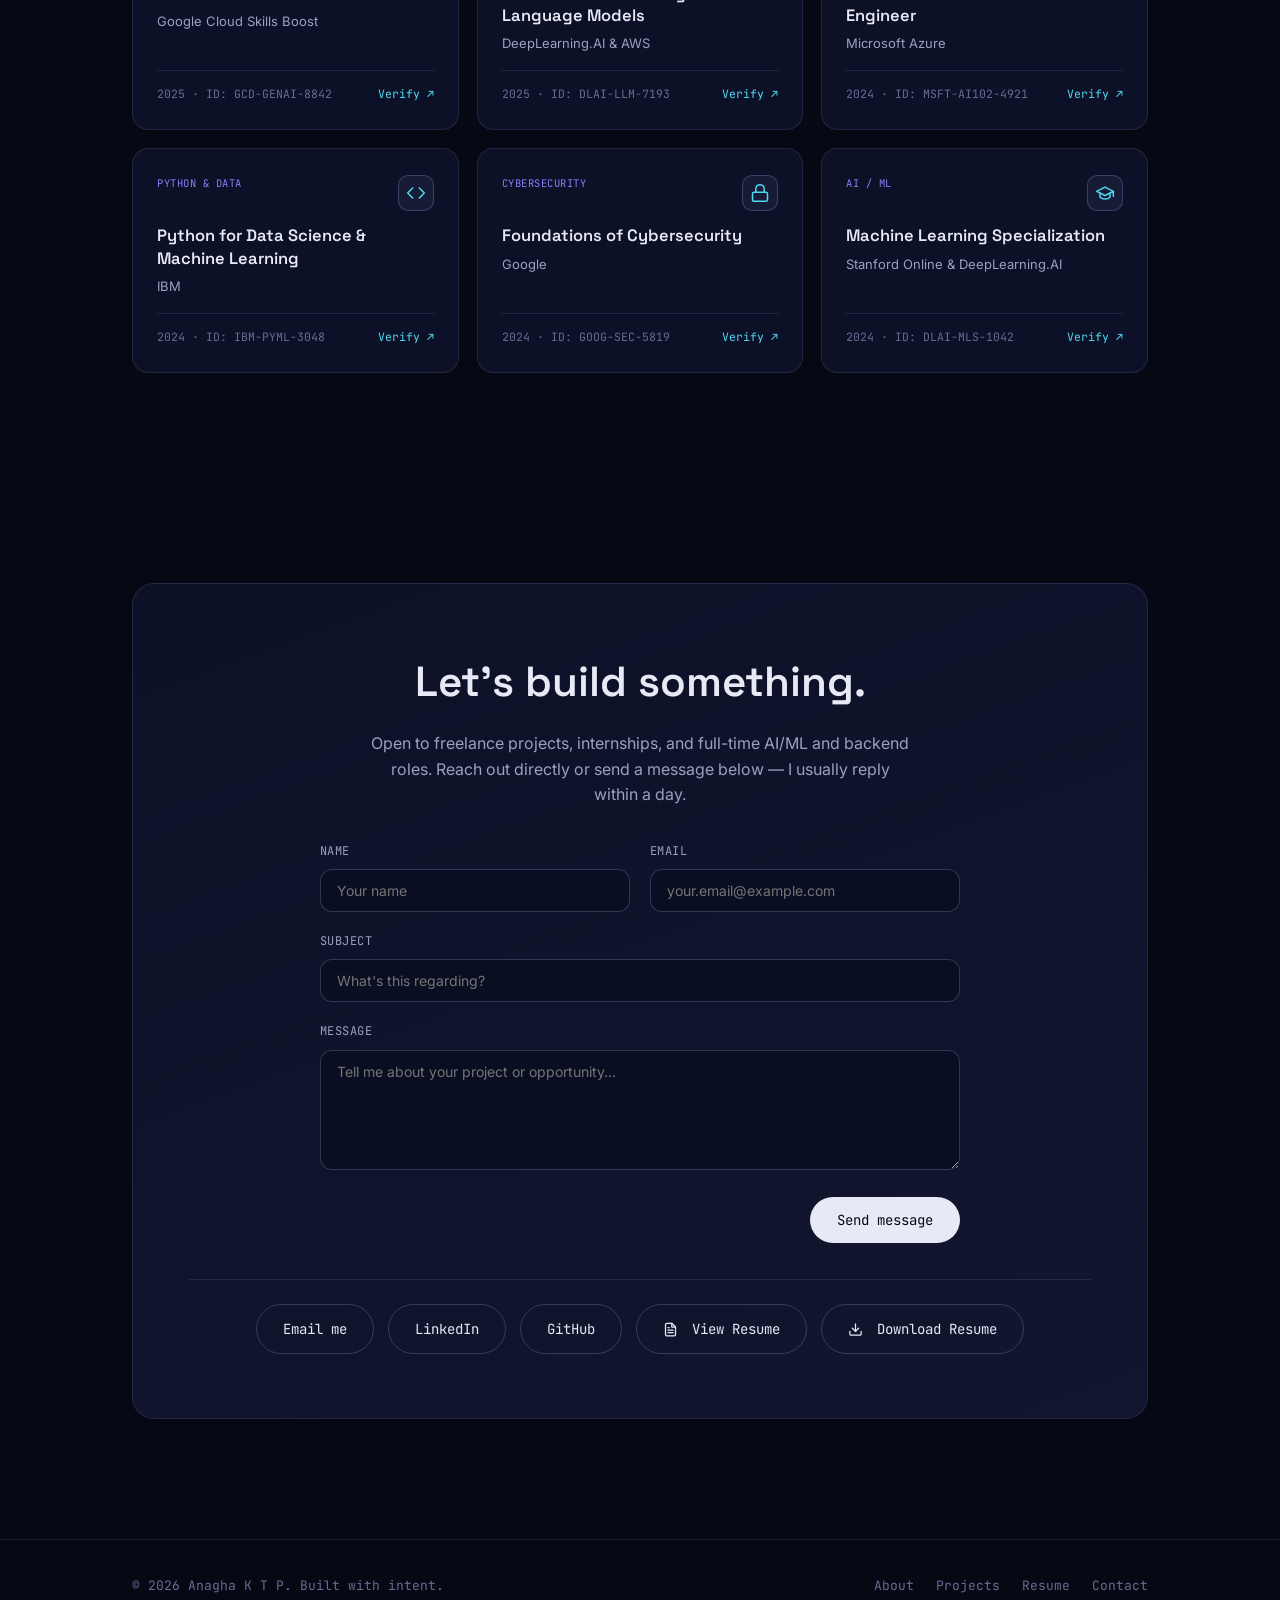
==== commit 260db989: "feat: add resume download link, resume preview UI, and shared site-wide micro-interactions" ====
--- a/index.html
+++ b/index.html
@@ -61,6 +61,7 @@
       <a href="#skills">Skills</a>
       <a href="#projects">Projects</a>
       <a href="#github">GitHub</a>
+      <a href="assets/resume/Anagha_K_T_P_AI_Engineer_Resume.pdf" target="_blank" rel="noopener noreferrer">Resume</a>
       <a href="#experience">Experience</a>
       <a href="#certifications">Certifications</a>
     </div>
@@ -83,7 +84,10 @@
       <div class="hero-actions">
         <a href="#projects" class="btn btn-primary">View projects</a>
         <a href="#contact" class="btn btn-ghost">Hire me</a>
-        <a href="#" class="btn btn-ghost" id="resume-btn">Download resume</a>
+        <a href="assets/resume/Anagha_K_T_P_AI_Engineer_Resume.pdf" download="Anagha_K_T_P_AI_Engineer_Resume.pdf" class="btn btn-ghost" id="resume-btn" aria-label="Download Anagha K T P's Resume PDF">
+          <svg width="15" height="15" viewBox="0 0 24 24" fill="none" stroke="currentColor" stroke-width="2.2" stroke-linecap="round" stroke-linejoin="round" style="margin-right: 6px; vertical-align: middle;"><path d="M21 15v4a2 2 0 0 1-2 2H5a2 2 0 0 1-2-2v-4"/><polyline points="7 10 12 15 17 10"/><line x1="12" y1="15" x2="12" y2="3"/></svg>
+          Download resume
+        </a>
       </div>
       <div class="hero-meta">
         <span>&#9679; Kannur, Kerala, India</span>
@@ -357,6 +361,38 @@
     </div>
   </section>
 
+  <section id="resume" class="reveal">
+    <div class="wrap">
+      <div class="resume-grid">
+        <div class="resume-info">
+          <span class="section-tag">04.1 / Resume</span>
+          <h2 class="section-title" style="margin-bottom: 16px;">Resume</h2>
+          <p style="color: var(--text-dim); font-size: 16px; margin-bottom: 28px; max-width: 480px; line-height: 1.7;">
+            Preview or download my latest AI Engineer resume detailing my experience in RAG systems, LLMs, machine learning, and Python backend engineering.
+          </p>
+          <div class="resume-actions-sec">
+            <a href="assets/resume/Anagha_K_T_P_AI_Engineer_Resume.pdf" target="_blank" rel="noopener noreferrer" class="btn btn-primary" aria-label="View Anagha K T P's Resume PDF in a new browser tab">
+              <svg width="15" height="15" viewBox="0 0 24 24" fill="none" stroke="currentColor" stroke-width="2.2" stroke-linecap="round" stroke-linejoin="round" style="margin-right: 6px; vertical-align: middle;"><path d="M14 2H6a2 2 0 0 0-2 2v16a2 2 0 0 0 2 2h12a2 2 0 0 0 2-2V8z"/><polyline points="14 2 14 8 20 8"/><line x1="16" y1="13" x2="8" y2="13"/><line x1="16" y1="17" x2="8" y2="17"/><polyline points="10 9 9 9 8 9"/></svg>
+              View Resume
+            </a>
+            <a href="assets/resume/Anagha_K_T_P_AI_Engineer_Resume.pdf" download="Anagha_K_T_P_AI_Engineer_Resume.pdf" class="btn btn-ghost" aria-label="Download Anagha K T P's Resume PDF immediately">
+              <svg width="15" height="15" viewBox="0 0 24 24" fill="none" stroke="currentColor" stroke-width="2.2" stroke-linecap="round" stroke-linejoin="round" style="margin-right: 6px; vertical-align: middle;"><path d="M21 15v4a2 2 0 0 1-2 2H5a2 2 0 0 1-2-2v-4"/><polyline points="7 10 12 15 17 10"/><line x1="12" y1="15" x2="12" y2="3"/></svg>
+              Download PDF
+            </a>
+          </div>
+        </div>
+        <div class="resume-preview-container">
+          <div class="resume-card" tabindex="0" role="img" aria-label="Preview of Anagha K T P AI Engineer Resume">
+            <div class="resume-card-glow"></div>
+            <div class="resume-card-inner">
+              <img src="assets/resume/resume_preview.png" alt="Preview of Anagha K T P AI Engineer Resume" loading="lazy">
+            </div>
+          </div>
+        </div>
+      </div>
+    </div>
+  </section>
+
   <section id="certifications">
     <div class="section-head reveal">
       <span class="section-tag">05 / Certifications</span>
@@ -517,6 +553,14 @@
         <a href="mailto:anaghaktp.email@example.com" class="btn btn-ghost">Email me</a>
         <a href="https://linkedin.com/in/anaghaktp" target="_blank" class="btn btn-ghost">LinkedIn</a>
         <a href="https://github.com/ANAGHAKTP" target="_blank" class="btn btn-ghost">GitHub</a>
+        <a href="assets/resume/Anagha_K_T_P_AI_Engineer_Resume.pdf" target="_blank" rel="noopener noreferrer" class="btn btn-ghost" aria-label="View Anagha K T P's Resume PDF in a new browser tab">
+          <svg width="15" height="15" viewBox="0 0 24 24" fill="none" stroke="currentColor" stroke-width="2" stroke-linecap="round" stroke-linejoin="round" style="margin-right: 6px; vertical-align: middle;"><path d="M14 2H6a2 2 0 0 0-2 2v16a2 2 0 0 0 2 2h12a2 2 0 0 0 2-2V8z"/><polyline points="14 2 14 8 20 8"/><line x1="16" y1="13" x2="8" y2="13"/><line x1="16" y1="17" x2="8" y2="17"/><polyline points="10 9 9 9 8 9"/></svg>
+          View Resume
+        </a>
+        <a href="assets/resume/Anagha_K_T_P_AI_Engineer_Resume.pdf" download="Anagha_K_T_P_AI_Engineer_Resume.pdf" class="btn btn-ghost" aria-label="Download Anagha K T P's Resume PDF immediately">
+          <svg width="15" height="15" viewBox="0 0 24 24" fill="none" stroke="currentColor" stroke-width="2" stroke-linecap="round" stroke-linejoin="round" style="margin-right: 6px; vertical-align: middle;"><path d="M21 15v4a2 2 0 0 1-2 2H5a2 2 0 0 1-2-2v-4"/><polyline points="7 10 12 15 17 10"/><line x1="12" y1="15" x2="12" y2="3"/></svg>
+          Download Resume
+        </a>
       </div>
     </div>
   </section>
@@ -531,6 +575,7 @@
     <div class="footer-links">
       <a href="#about">About</a>
       <a href="#projects">Projects</a>
+      <a href="assets/resume/Anagha_K_T_P_AI_Engineer_Resume.pdf" target="_blank" rel="noopener noreferrer">Resume</a>
       <a href="#contact">Contact</a>
     </div>
   </div>
@@ -568,11 +613,7 @@
 }, { threshold: 0.15 });
 revealEls.forEach(el => io.observe(el));
 
-// resume button placeholder
-document.getElementById('resume-btn').addEventListener('click', (e) => {
-  e.preventDefault();
-  alert('Add your resume PDF link here — swap the href on #resume-btn once it is uploaded.');
-});
+// resume button placeholder removed, handles direct download now
 
 // animated counters
 const counters = document.querySelectorAll('[data-count]');
--- a/assets/style.css
+++ b/assets/style.css
@@ -541,6 +541,96 @@
 .skip-link{position:absolute;left:-999px;top:auto;background:var(--cyan);color:#02131a;padding:10px 18px;border-radius:8px;font-family:var(--font-mono);font-size:13px;z-index:10001;}
 .skip-link:focus{left:16px;top:16px;}
 
+  /* ---------- RESUME PREVIEW SECTION ---------- */
+  .resume-grid {
+    display: grid;
+    grid-template-columns: 1fr 1.15fr;
+    gap: 64px;
+    align-items: center;
+  }
+  .resume-info {
+    display: flex;
+    flex-direction: column;
+    justify-content: center;
+  }
+  .resume-actions-sec {
+    display: flex;
+    gap: 14px;
+    margin-top: 28px;
+    flex-wrap: wrap;
+  }
+  .resume-preview-container {
+    display: flex;
+    justify-content: center;
+    align-items: center;
+  }
+  .resume-card {
+    position: relative;
+    width: 100%;
+    max-width: 380px;
+    border-radius: 16px;
+    border: 1px solid var(--line);
+    background: var(--surface);
+    box-shadow: 0 20px 40px rgba(0,0,0,0.4);
+    overflow: hidden;
+    transition: transform 0.4s cubic-bezier(0.16, 1, 0.3, 1), border-color 0.3s ease, box-shadow 0.3s ease;
+    cursor: pointer;
+  }
+  .resume-card:hover {
+    border-color: var(--cyan);
+    box-shadow: 0 30px 60px rgba(79,216,238,0.12), 0 0 25px rgba(139,124,246,0.08);
+  }
+  .resume-card-glow {
+    position: absolute;
+    inset: -20px;
+    background: radial-gradient(circle, rgba(79, 216, 238, 0.15), transparent 70%);
+    filter: blur(12px);
+    z-index: 0;
+    pointer-events: none;
+    opacity: 0;
+    transition: opacity 0.4s ease;
+  }
+  .resume-card:hover .resume-card-glow {
+    opacity: 1;
+  }
+  .resume-card-inner {
+    position: relative;
+    z-index: 1;
+    padding: 12px;
+    background: rgba(13, 17, 40, 0.4);
+    backdrop-filter: blur(10px);
+    -webkit-backdrop-filter: blur(10px);
+    aspect-ratio: 1 / 1.414;
+    display: flex;
+    align-items: center;
+    justify-content: center;
+  }
+  .resume-card-inner img {
+    width: 100%;
+    height: 100%;
+    object-fit: cover;
+    border-radius: 8px;
+    border: 1px solid var(--line-strong);
+  }
+
+  /* Responsive styles for Resume */
+  @media(max-width: 860px) {
+    .resume-grid {
+      grid-template-columns: 1fr;
+      gap: 40px;
+      text-align: center;
+    }
+    .resume-info {
+      align-items: center;
+    }
+    .resume-actions-sec {
+      justify-content: center;
+    }
+    .resume-preview-container {
+      order: 1;
+    }
+  }
+
 /* ---------- PHASE 4: ACCESSIBILITY & PERFORMANCE ---------- */
 .sr-only{position:absolute;width:1px;height:1px;padding:0;margin:-1px;overflow:hidden;clip:rect(0,0,0,0);white-space:nowrap;border:0;}
 
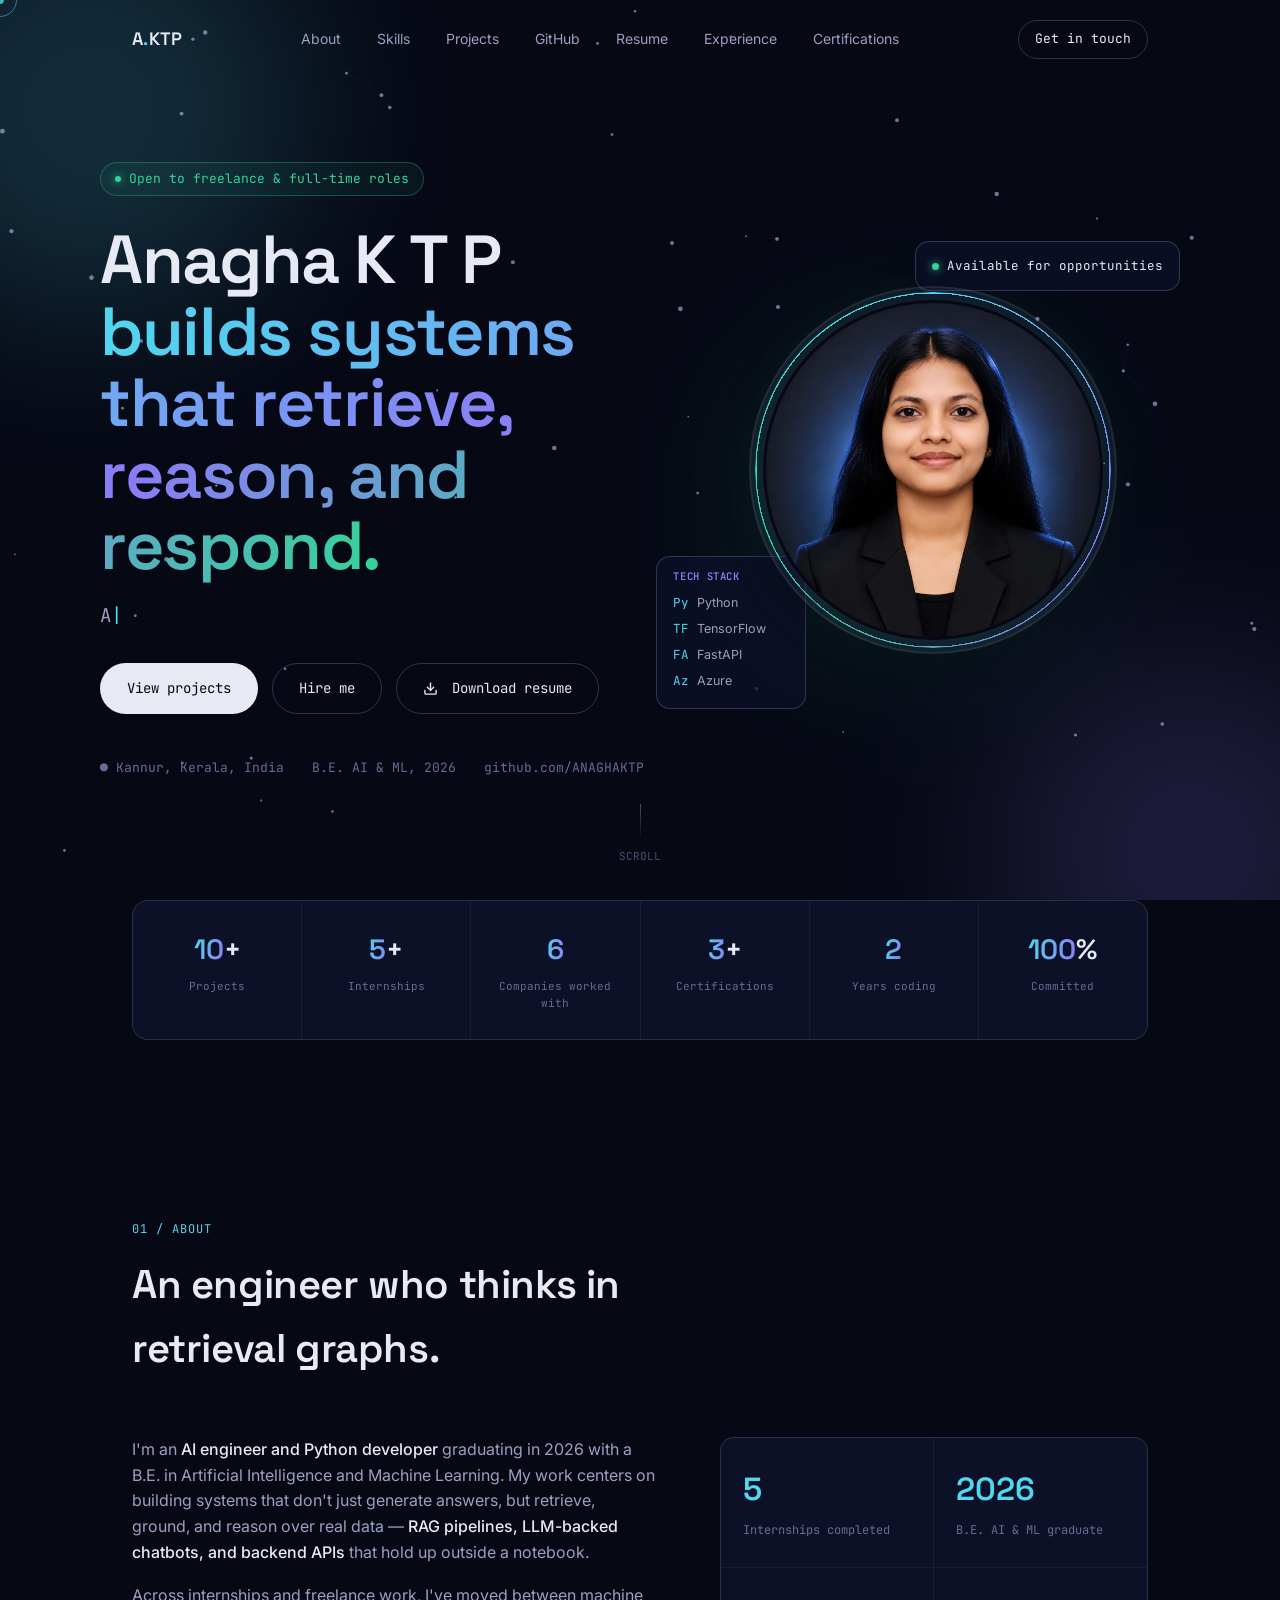
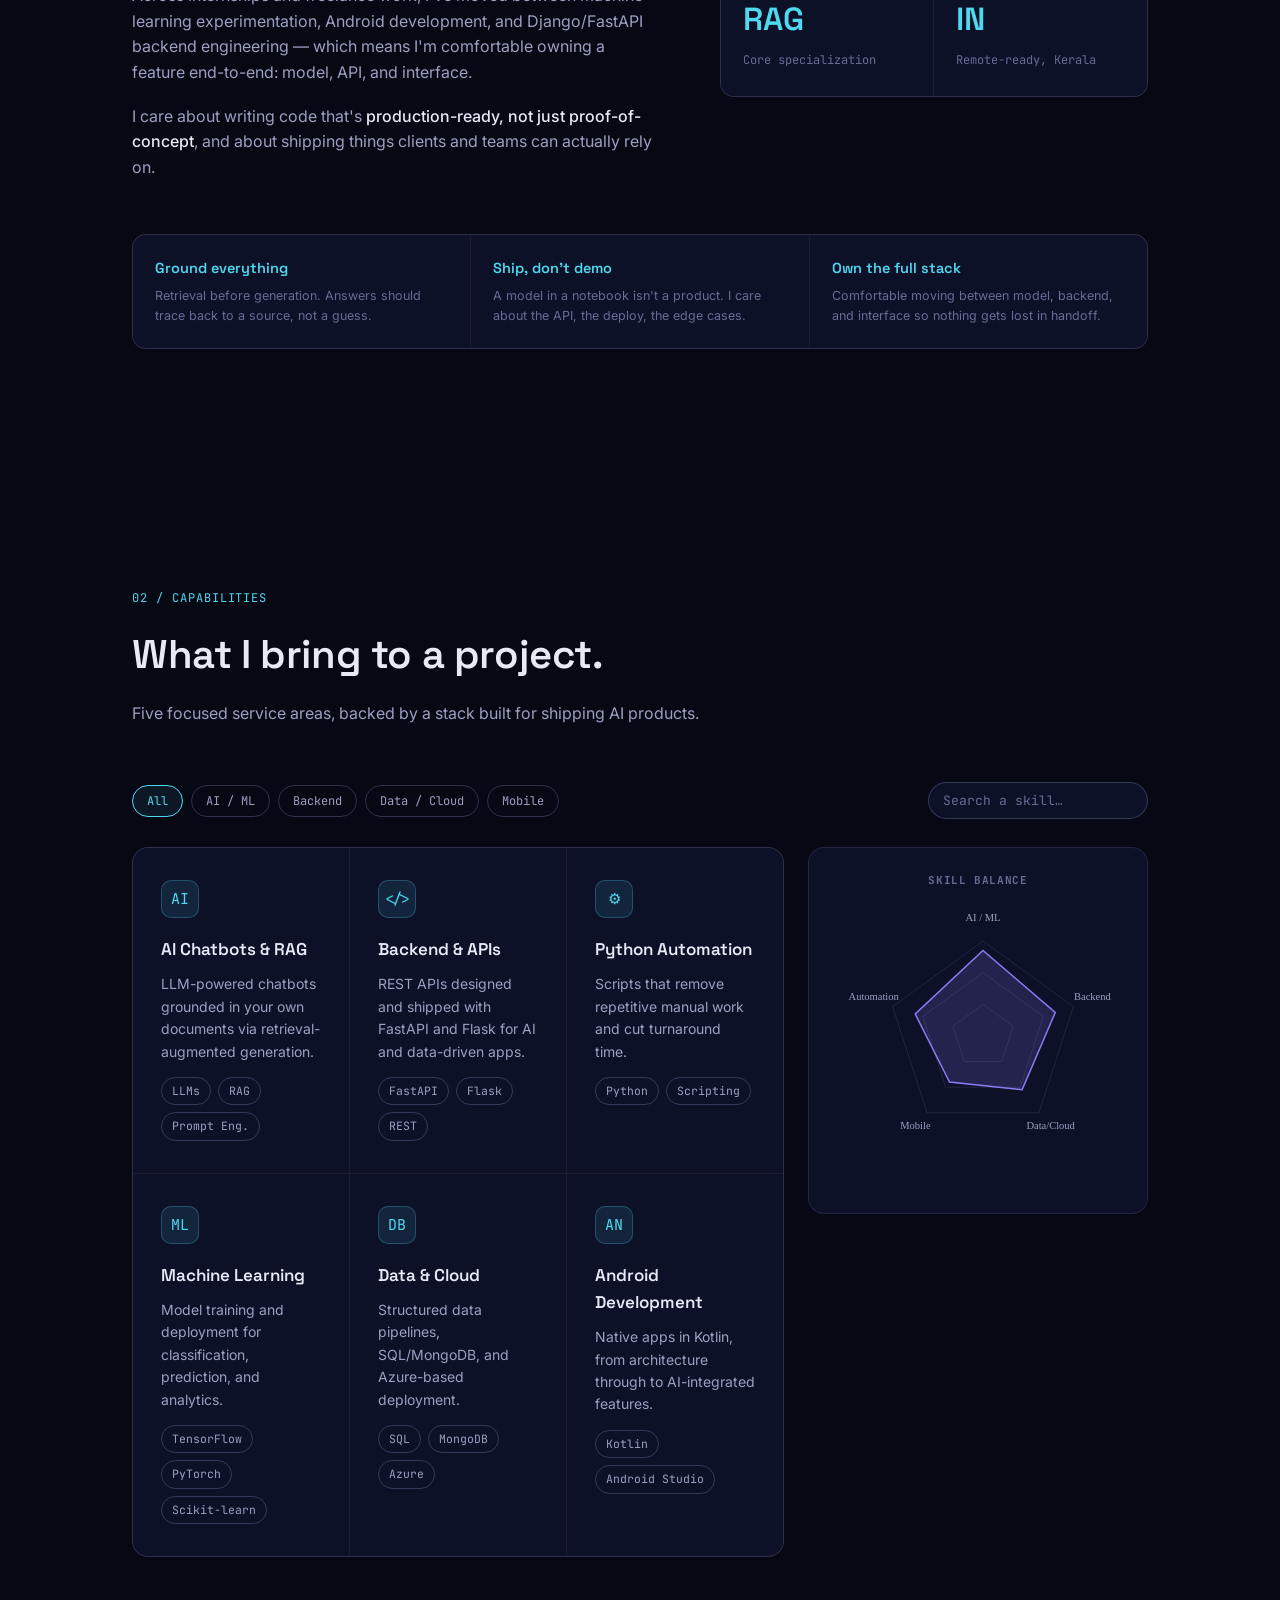
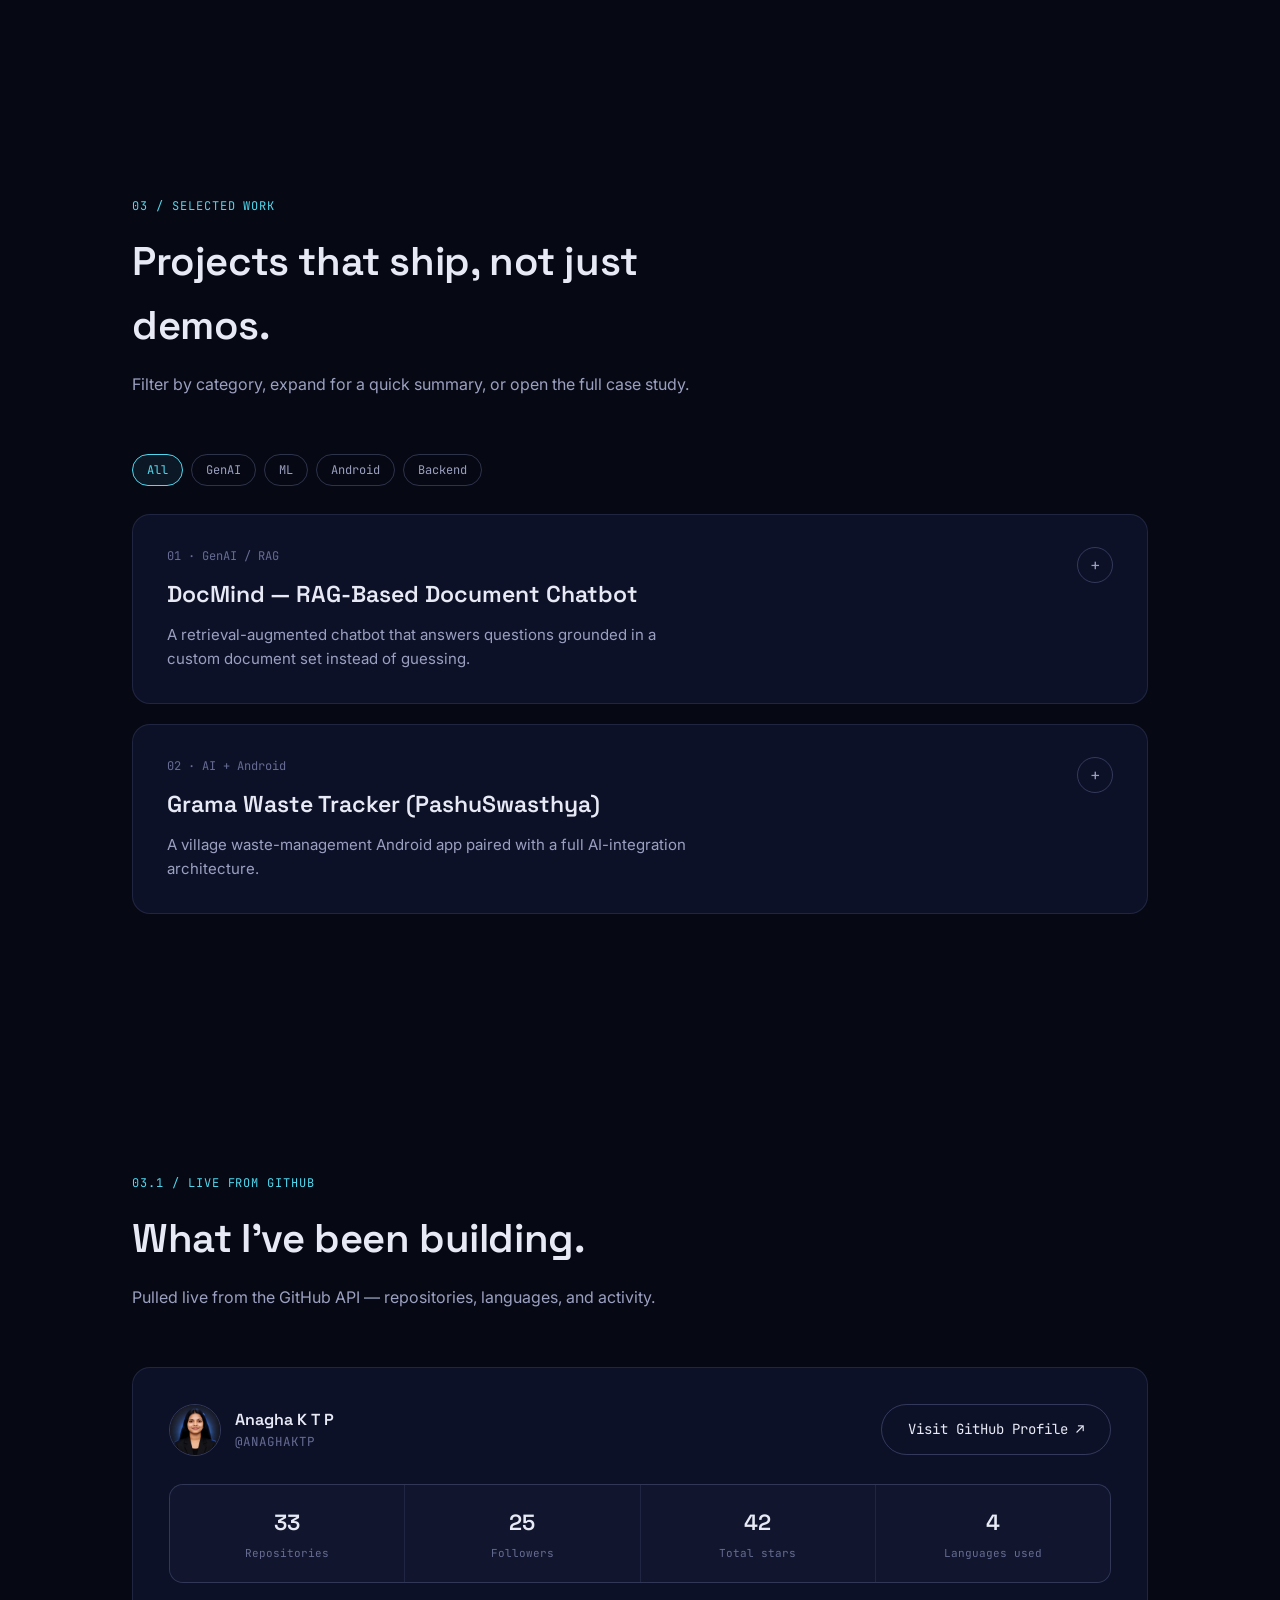
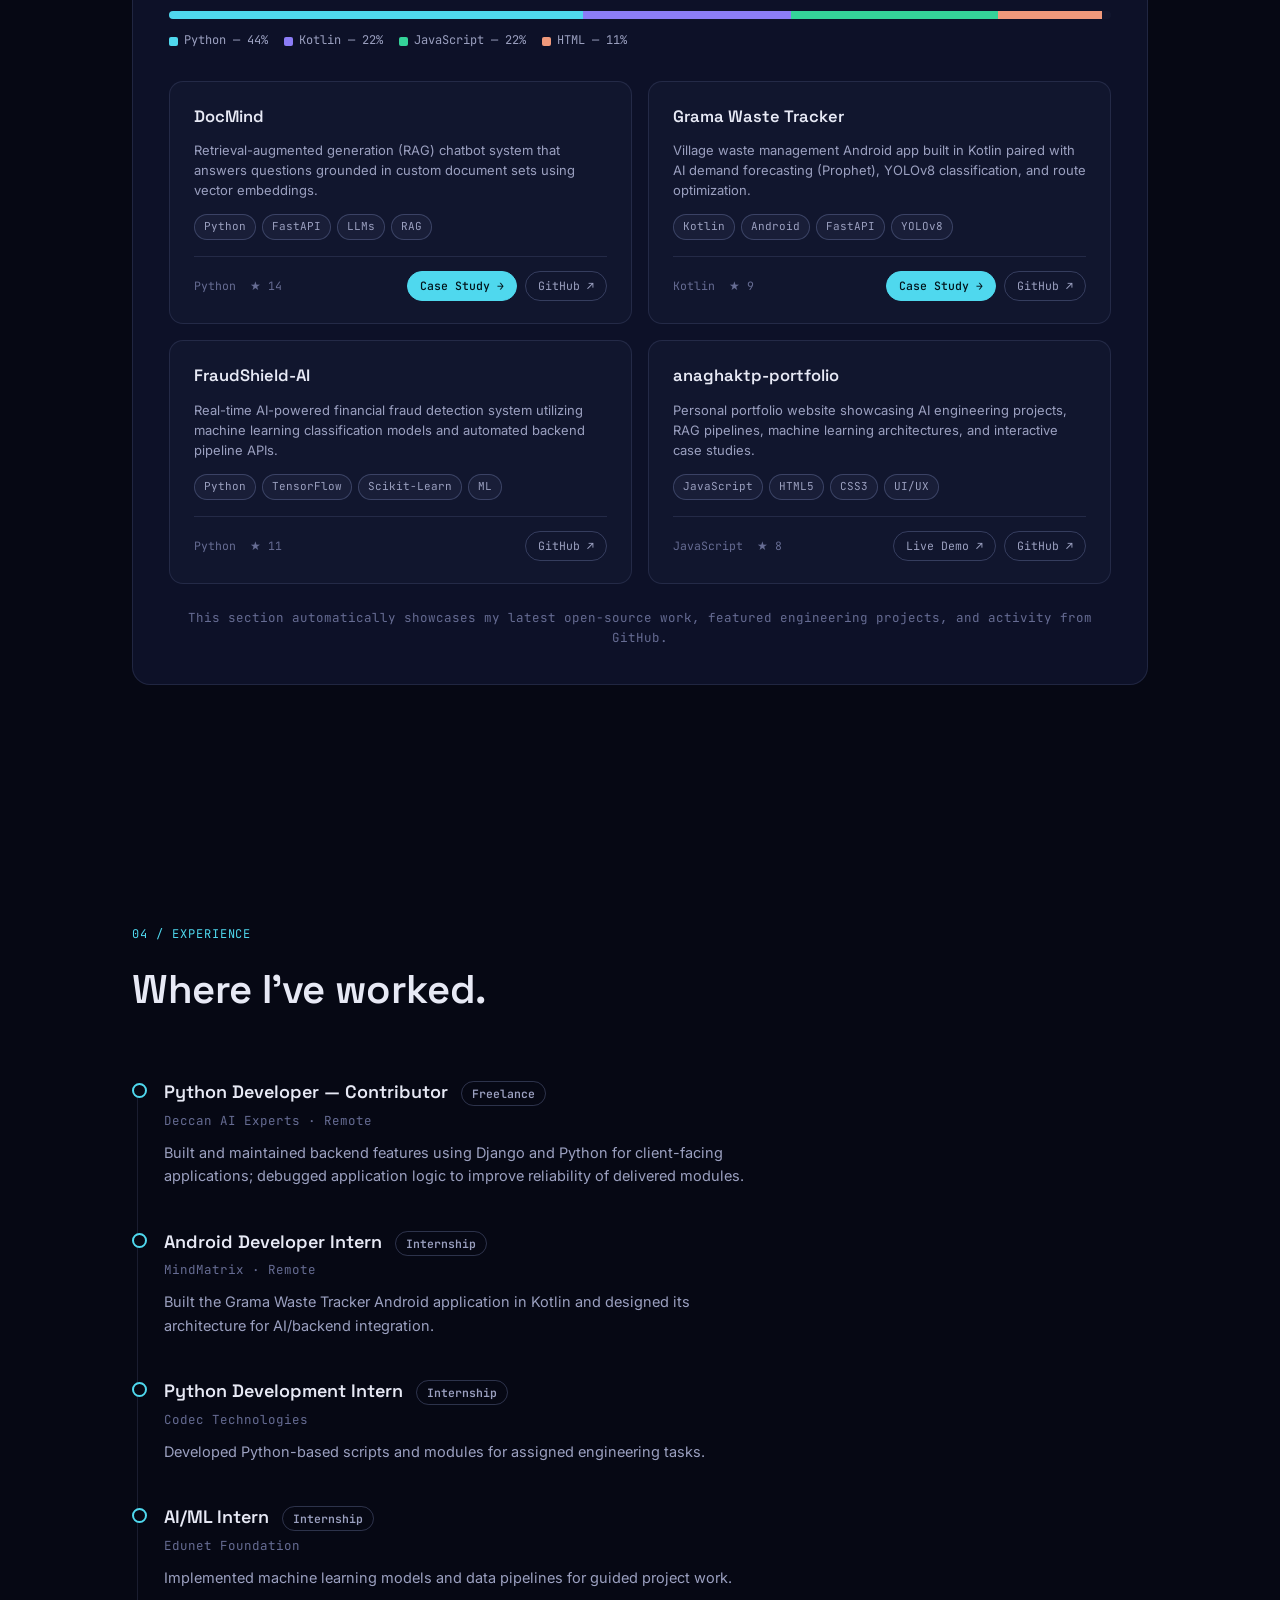
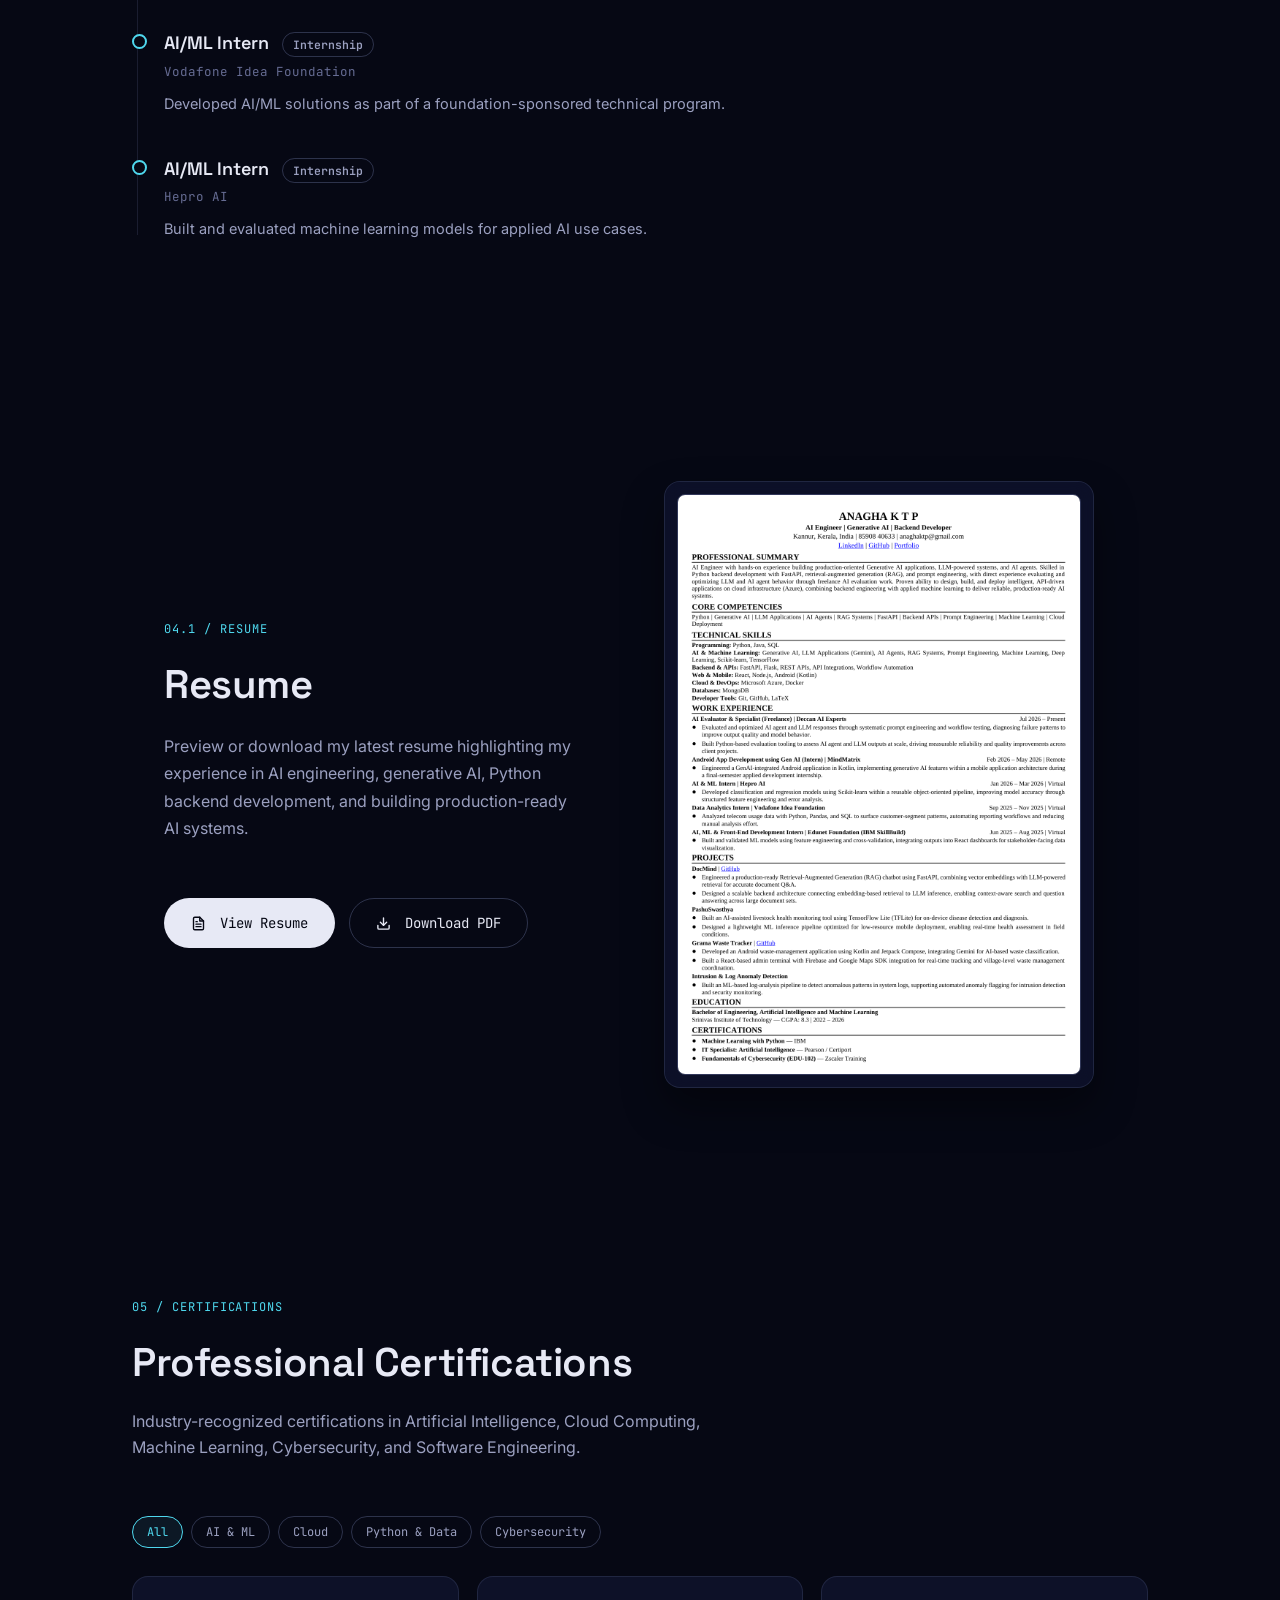
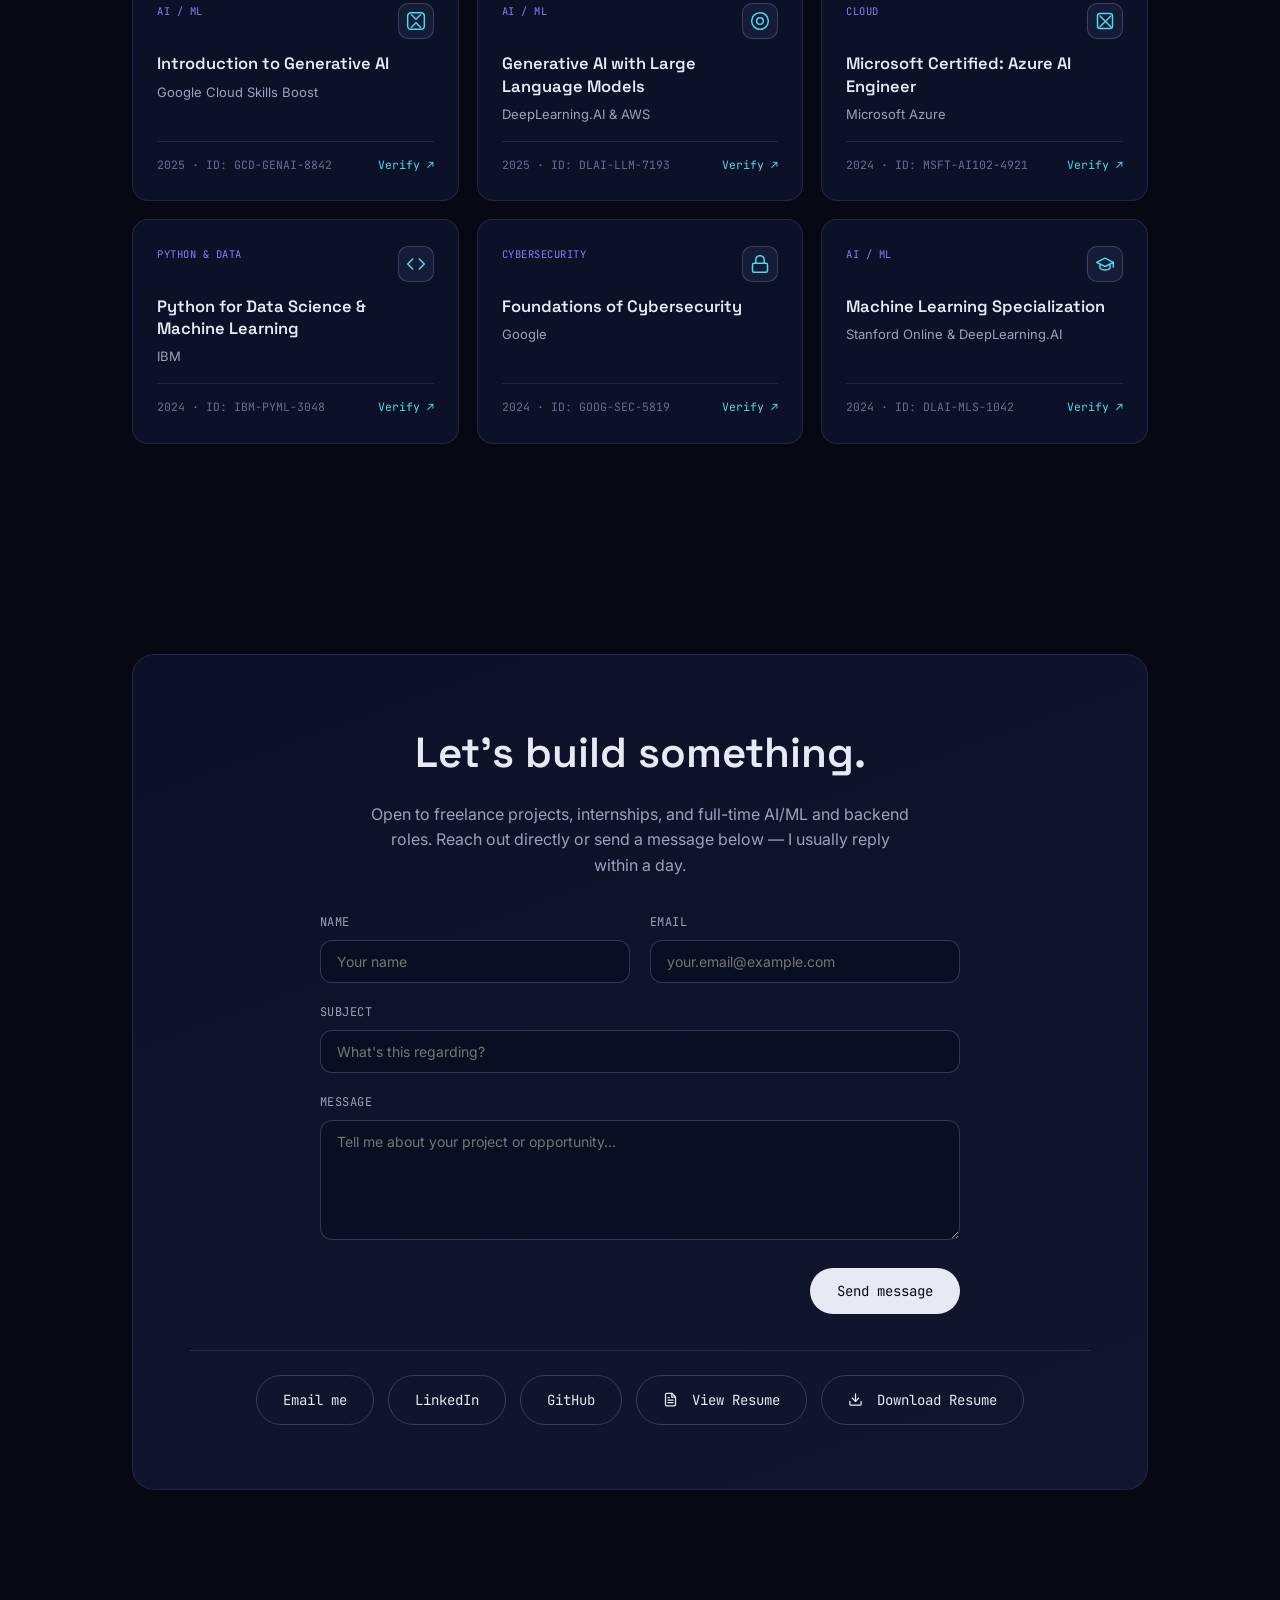
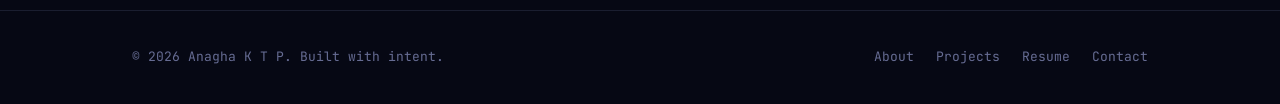
==== commit ce3ffa49: "style: refine resume section description, size, and clickable preview card" ====
--- a/index.html
+++ b/index.html
@@ -368,7 +368,7 @@
           <span class="section-tag">04.1 / Resume</span>
           <h2 class="section-title" style="margin-bottom: 16px;">Resume</h2>
           <p style="color: var(--text-dim); font-size: 16px; margin-bottom: 28px; max-width: 480px; line-height: 1.7;">
-            Preview or download my latest AI Engineer resume detailing my experience in RAG systems, LLMs, machine learning, and Python backend engineering.
+            Preview or download my latest resume highlighting my experience in AI engineering, generative AI, Python backend development, and building production-ready AI systems.
           </p>
           <div class="resume-actions-sec">
             <a href="assets/resume/Anagha_K_T_P_AI_Engineer_Resume.pdf" target="_blank" rel="noopener noreferrer" class="btn btn-primary" aria-label="View Anagha K T P's Resume PDF in a new browser tab">
@@ -382,12 +382,14 @@
           </div>
         </div>
         <div class="resume-preview-container">
-          <div class="resume-card" tabindex="0" role="img" aria-label="Preview of Anagha K T P AI Engineer Resume">
-            <div class="resume-card-glow"></div>
-            <div class="resume-card-inner">
-              <img src="assets/resume/resume_preview.png" alt="Preview of Anagha K T P AI Engineer Resume" loading="lazy">
+          <a href="assets/resume/Anagha_K_T_P_AI_Engineer_Resume.pdf" target="_blank" rel="noopener noreferrer" class="resume-preview-link" aria-label="Open Anagha K T P's Resume PDF in a new tab">
+            <div class="resume-card">
+              <div class="resume-card-glow"></div>
+              <div class="resume-card-inner">
+                <img src="assets/resume/resume_preview.png" alt="Preview of Anagha K T P AI Engineer Resume" loading="lazy">
+              </div>
             </div>
-          </div>
+          </a>
         </div>
       </div>
     </div>
--- a/assets/style.css
+++ b/assets/style.css
@@ -563,11 +563,18 @@
     display: flex;
     justify-content: center;
     align-items: center;
+    width: 100%;
+  }
+  .resume-preview-link {
+    display: block;
+    width: 100%;
+    max-width: 430px; /* Increased by ~13% from 380px */
+    text-decoration: none;
+    outline: none;
   }
   .resume-card {
     position: relative;
     width: 100%;
-    max-width: 380px;
     border-radius: 16px;
     border: 1px solid var(--line);
     background: var(--surface);
@@ -576,9 +583,15 @@
     transition: transform 0.4s cubic-bezier(0.16, 1, 0.3, 1), border-color 0.3s ease, box-shadow 0.3s ease;
     cursor: pointer;
   }
-  .resume-card:hover {
+  .resume-preview-link:hover .resume-card,
+  .resume-preview-link:focus-visible .resume-card {
+    transform: translateY(-8px) scale(1.02);
     border-color: var(--cyan);
     box-shadow: 0 30px 60px rgba(79,216,238,0.12), 0 0 25px rgba(139,124,246,0.08);
+  }
+  .resume-preview-link:focus-visible .resume-card {
+    outline: 2px solid var(--cyan);
+    outline-offset: 3px;
   }
   .resume-card-glow {
     position: absolute;
@@ -590,7 +603,8 @@
     opacity: 0;
     transition: opacity 0.4s ease;
   }
-  .resume-card:hover .resume-card-glow {
+  .resume-preview-link:hover .resume-card-glow,
+  .resume-preview-link:focus-visible .resume-card-glow {
     opacity: 1;
   }
   .resume-card-inner {
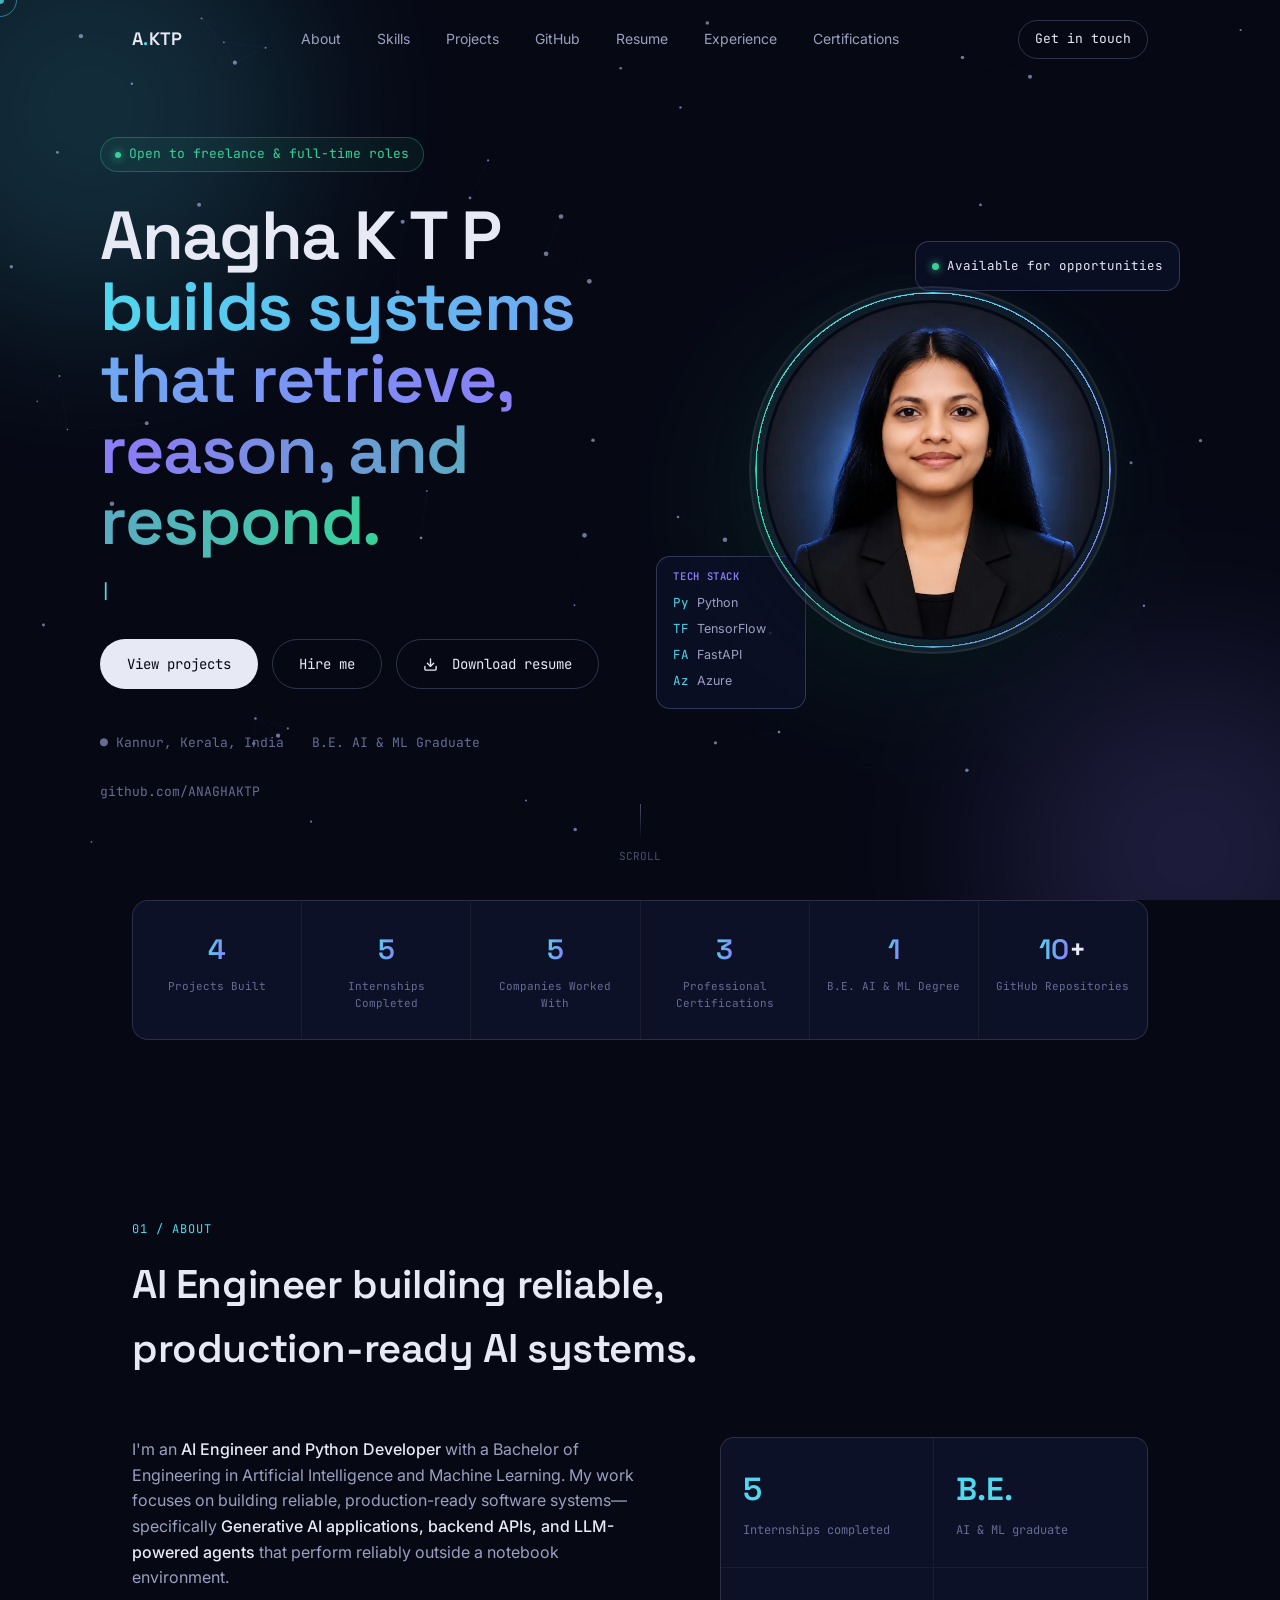
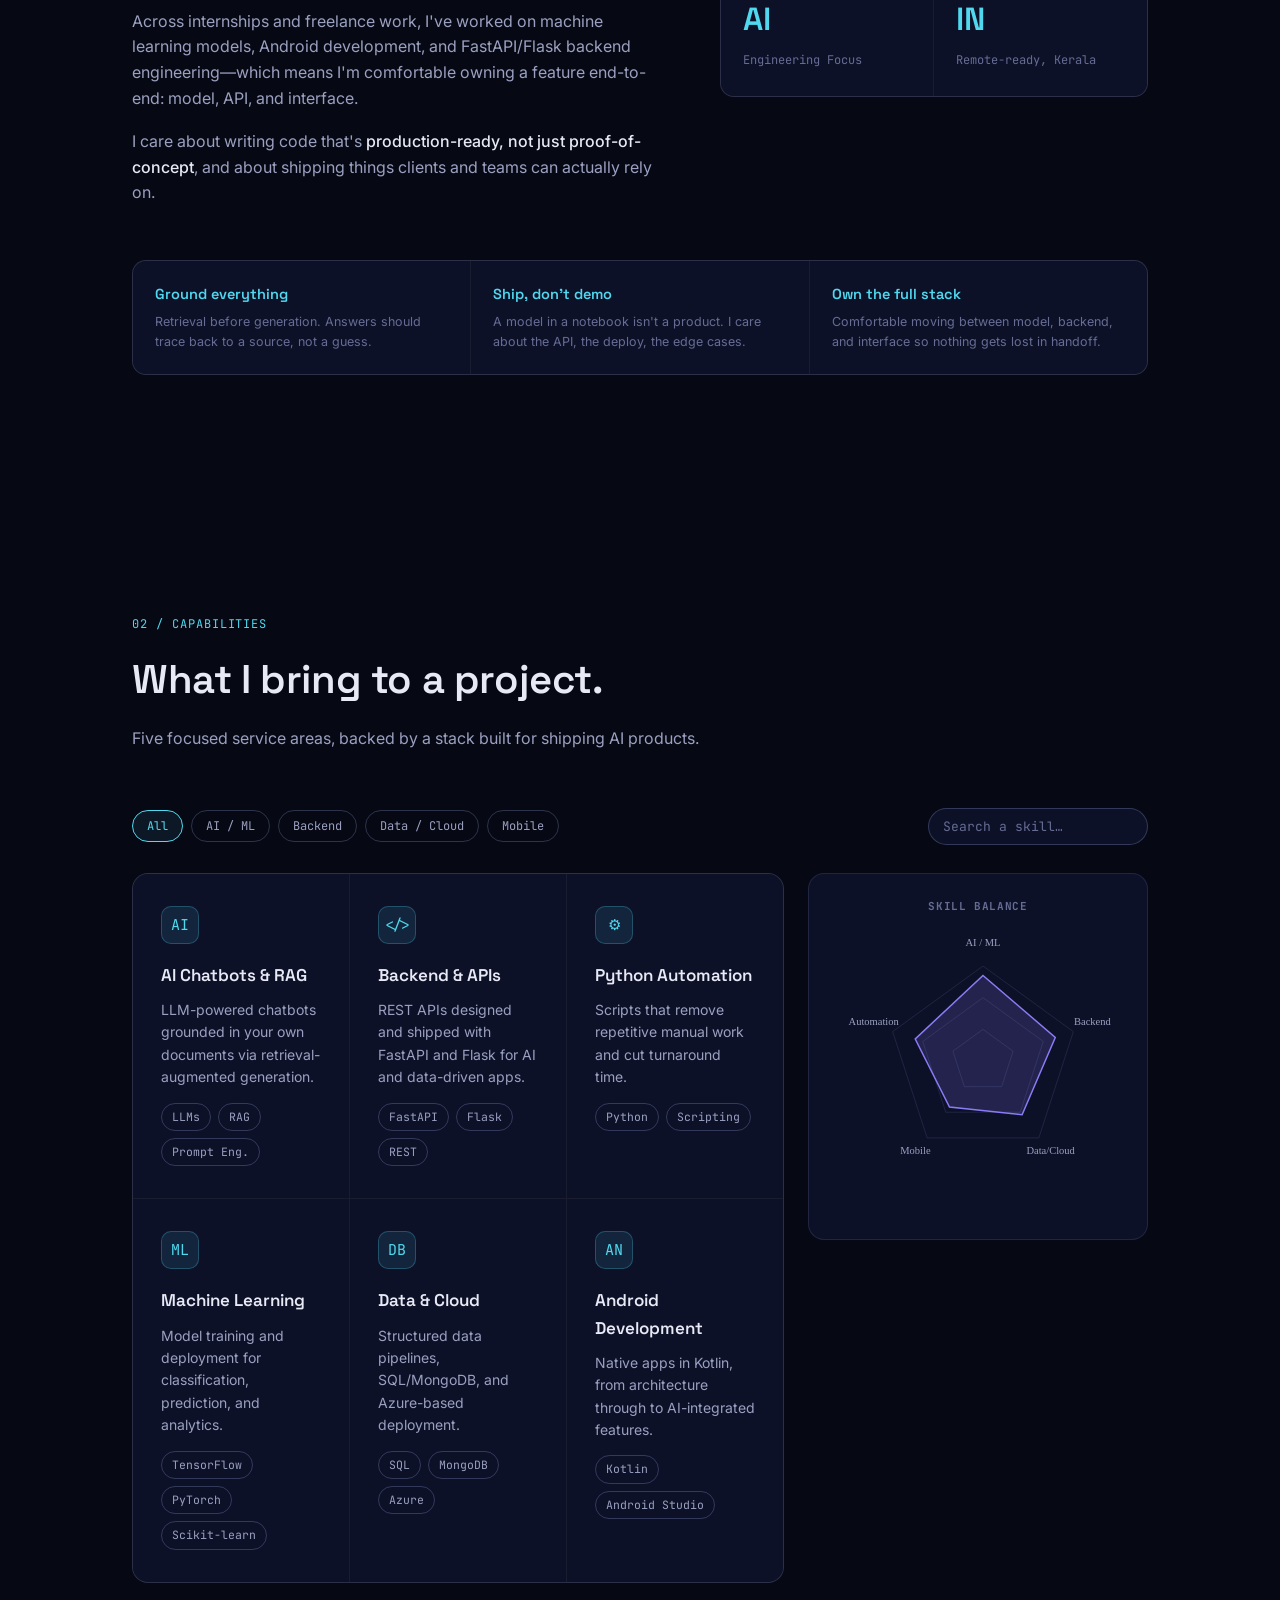
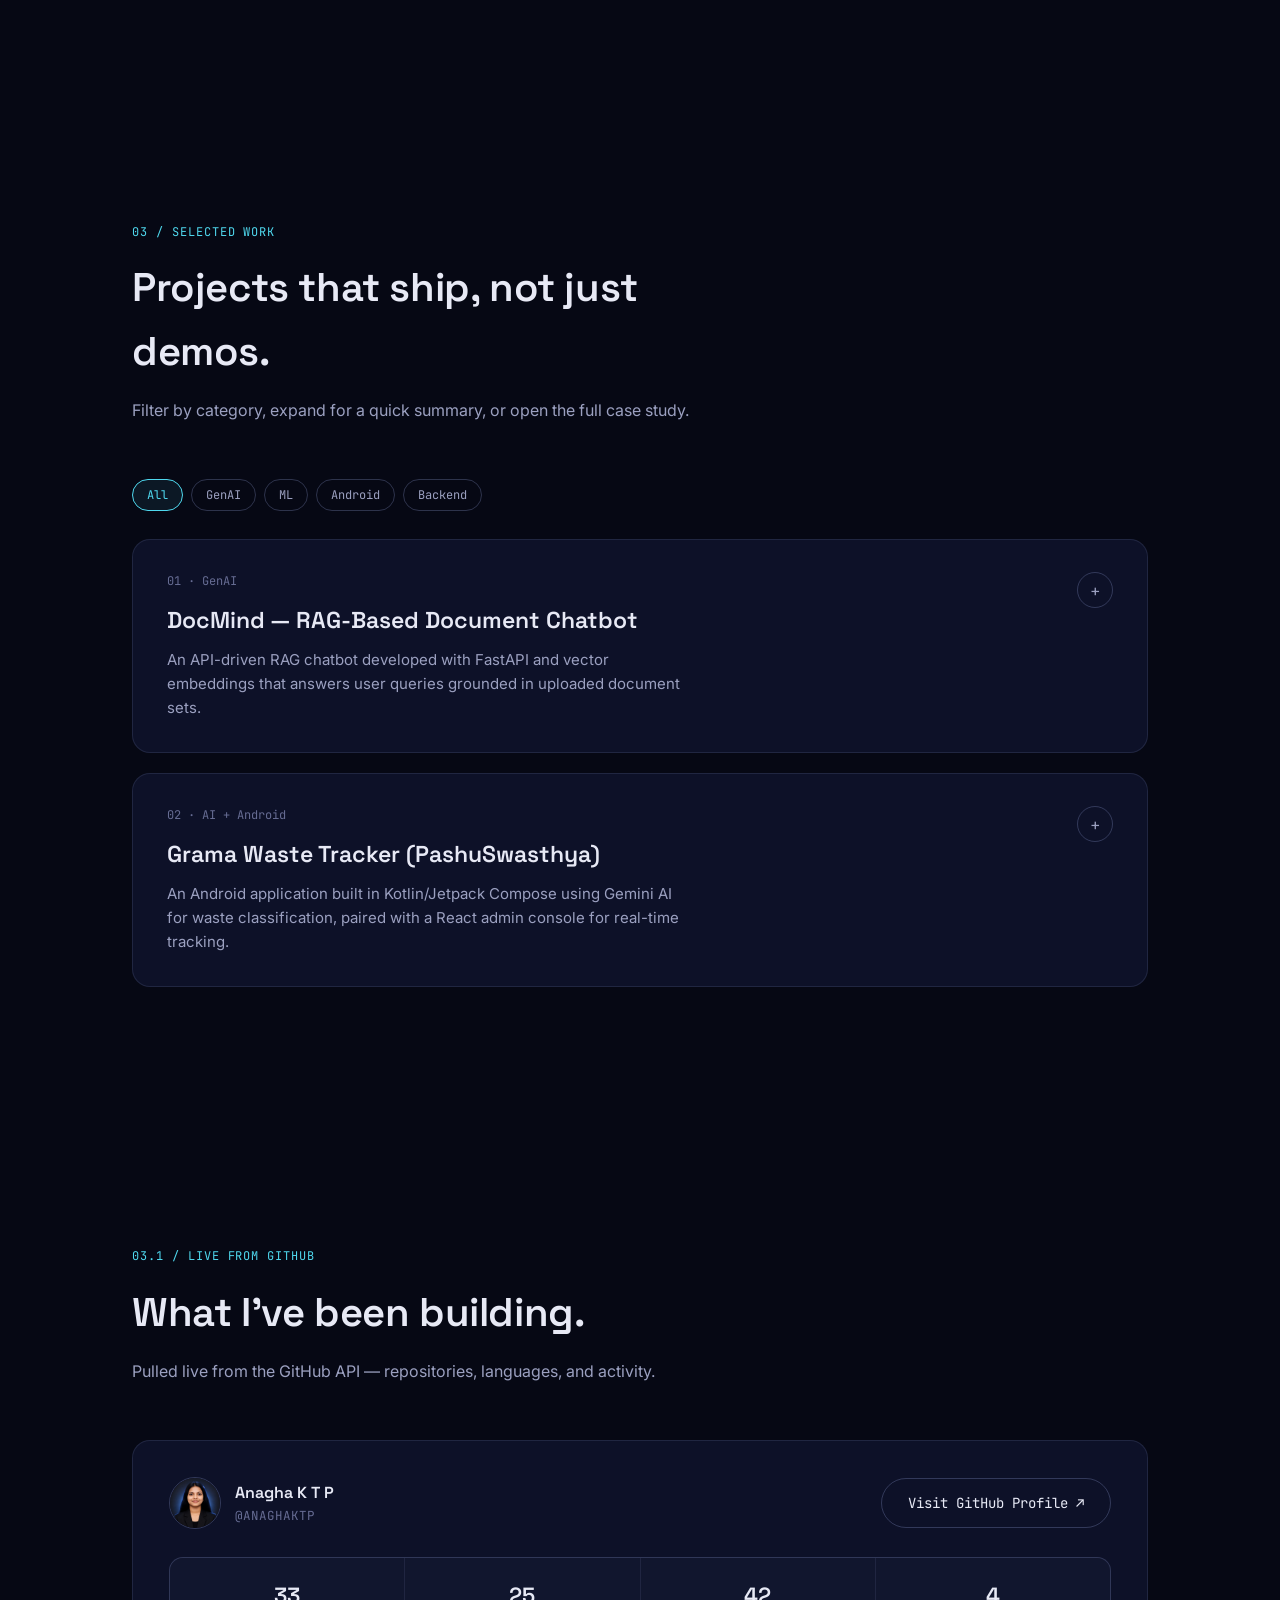
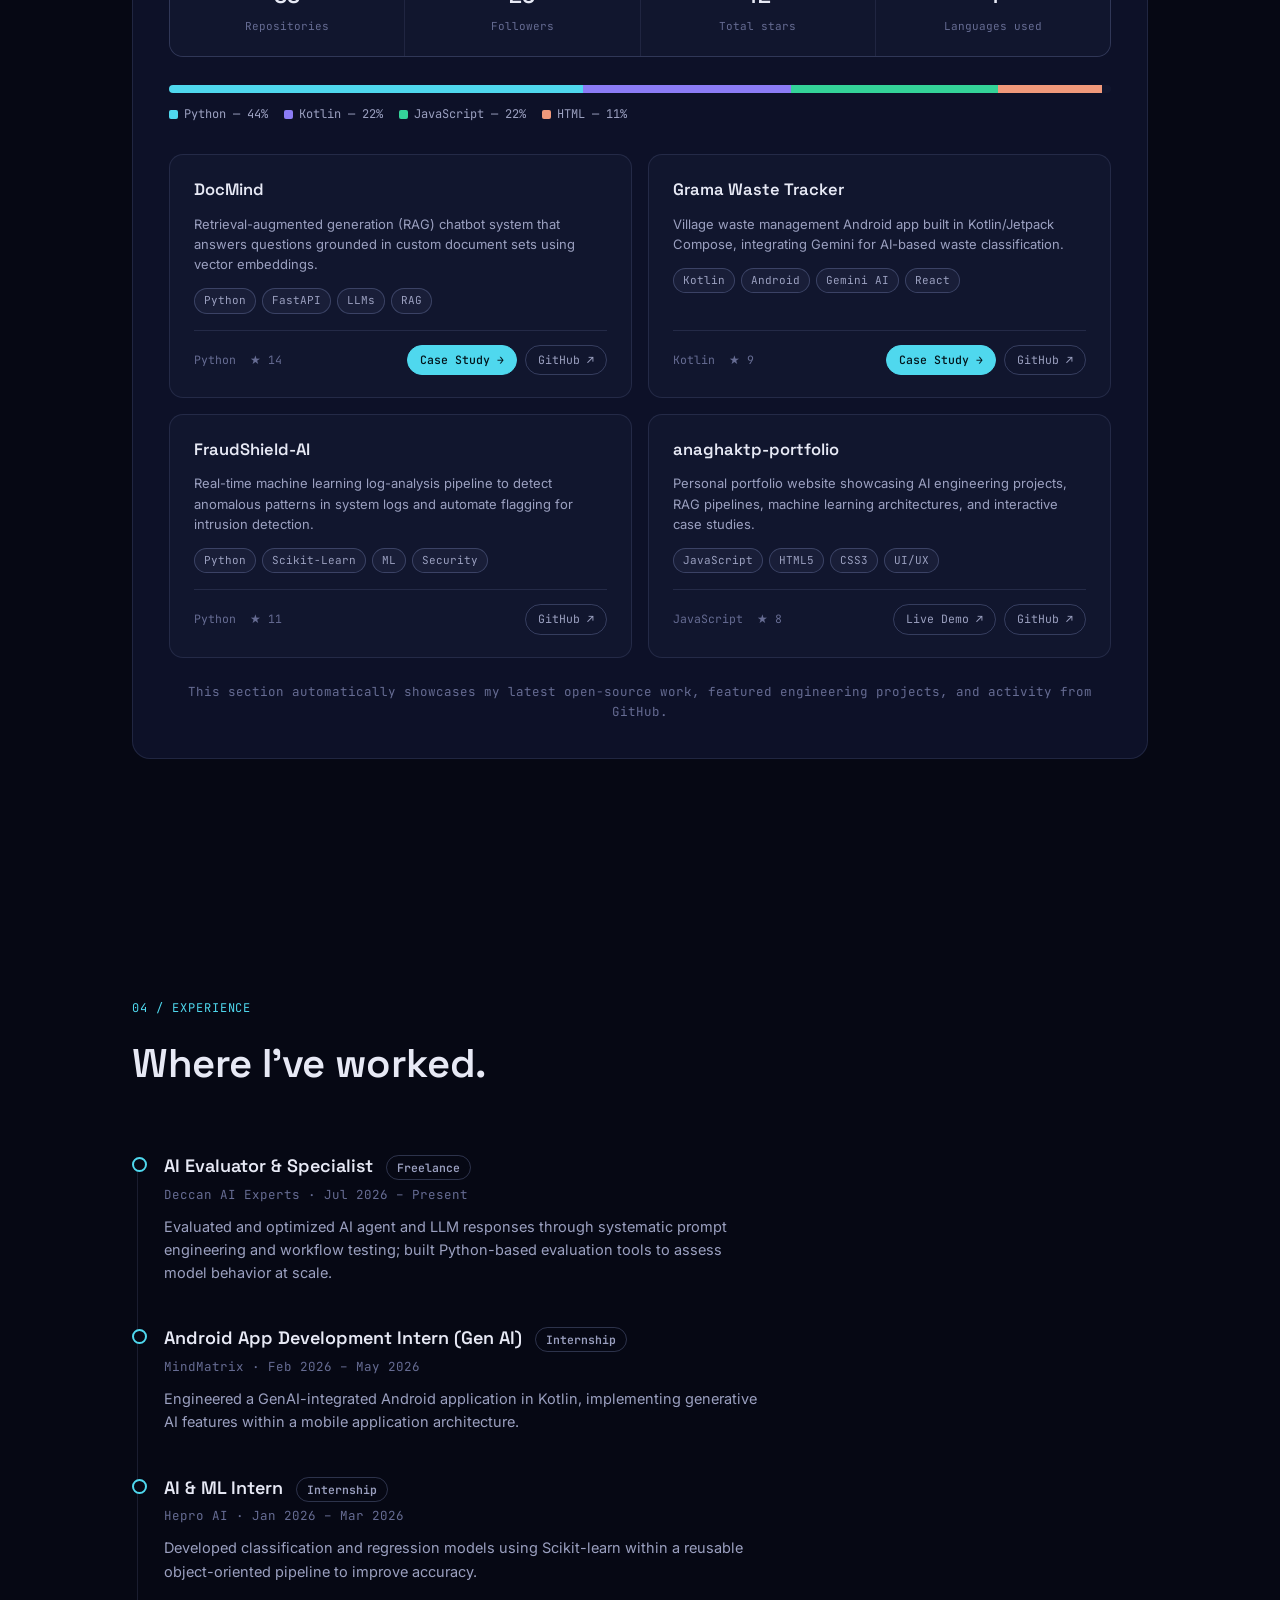
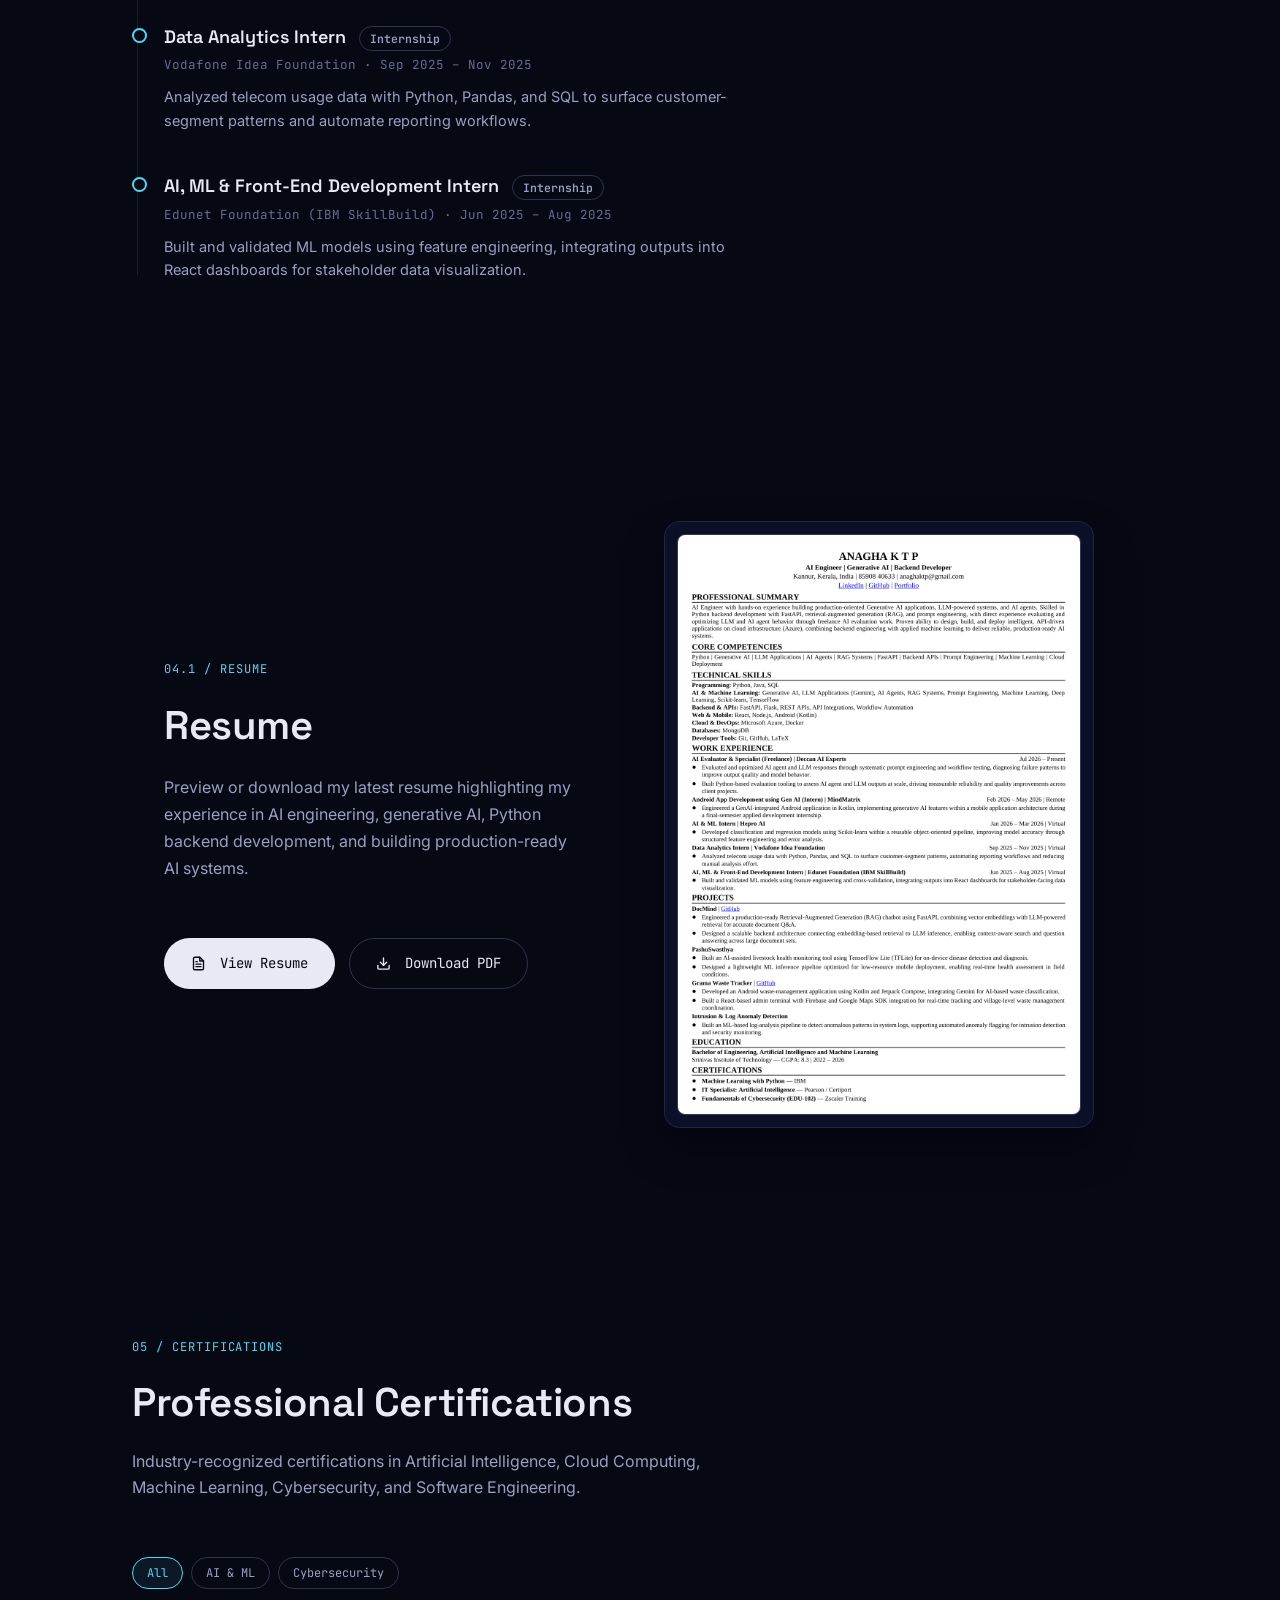
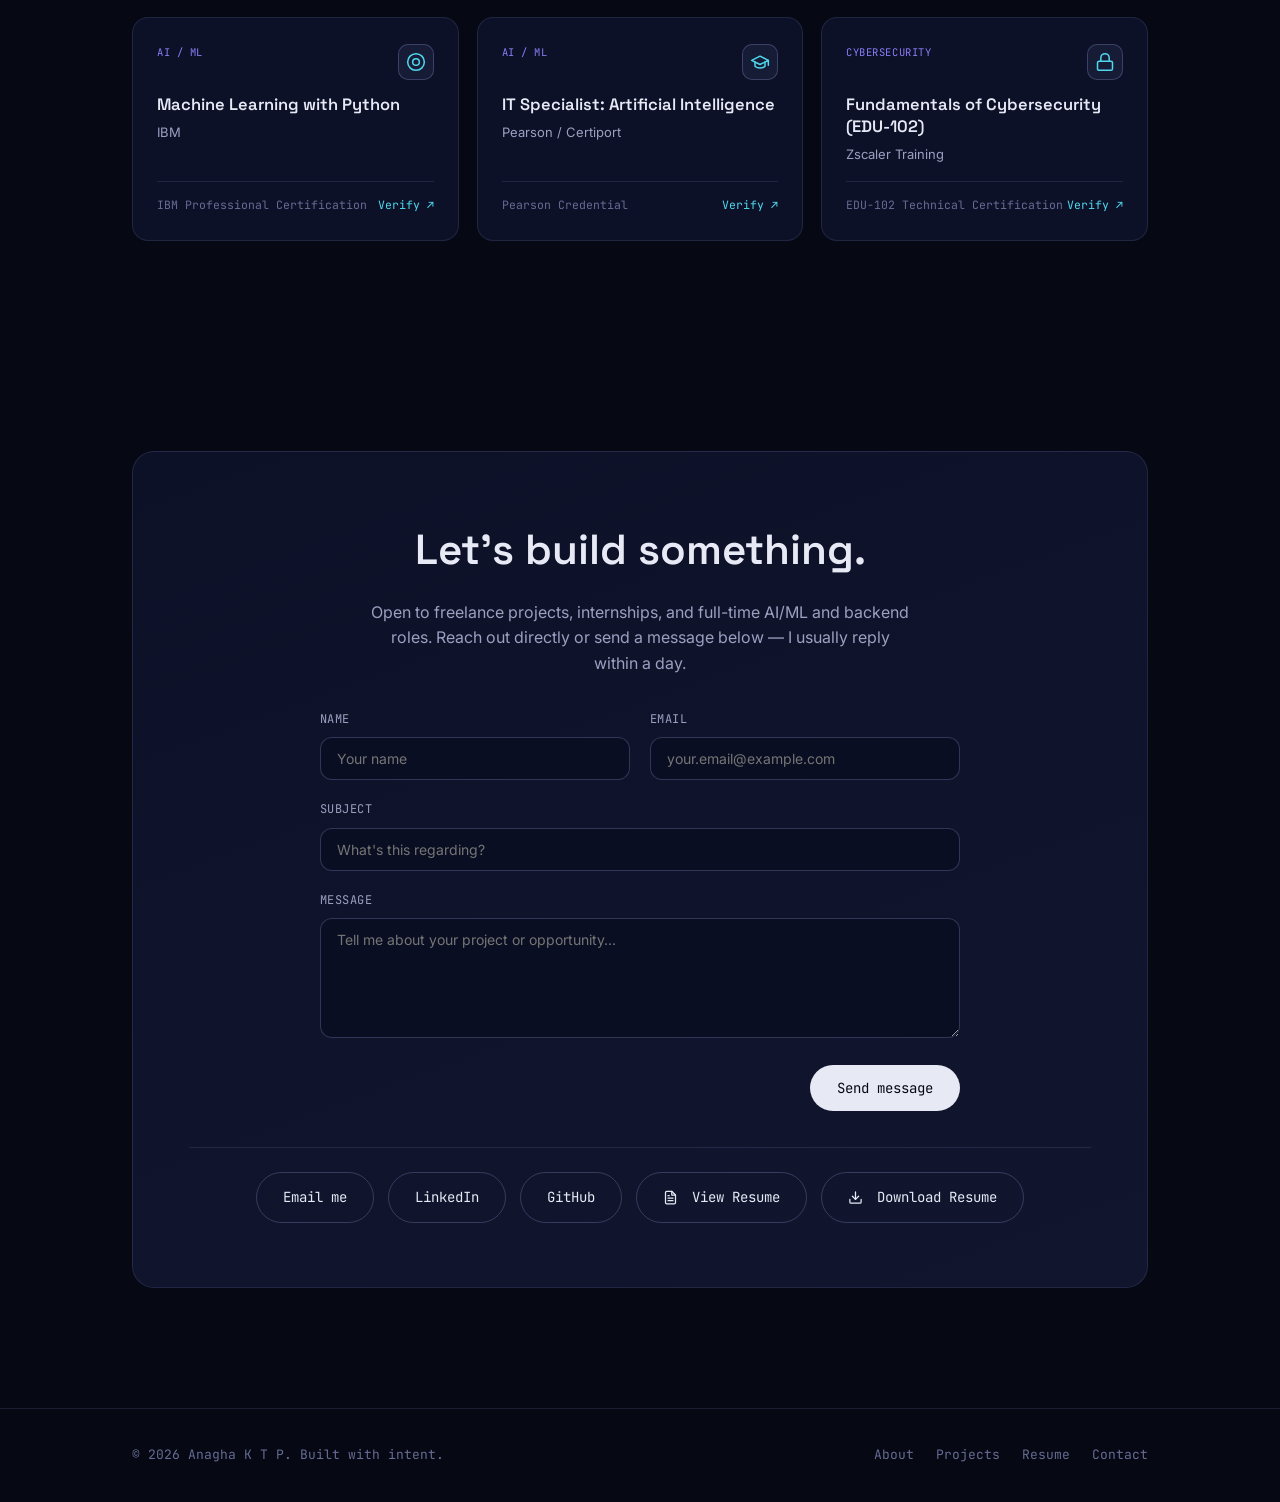
==== commit 7017dfd4: "content: align professional bio, stats, experience, projects, and certifications with latest resume" ====
--- a/index.html
+++ b/index.html
@@ -91,7 +91,7 @@
       </div>
       <div class="hero-meta">
         <span>&#9679; Kannur, Kerala, India</span>
-        <span>B.E. AI &amp; ML, 2026</span>
+        <span>B.E. AI &amp; ML Graduate</span>
         <span>github.com/ANAGHAKTP</span>
       </div>
     </div>
@@ -126,30 +126,30 @@
 
   <section id="proof" style="padding-top:0;padding-bottom:60px;">
     <div class="stats-strip reveal">
-      <div class="stat-cell"><div class="n"><span class="grad2" data-count="10">0</span>+</div><div class="l">Projects</div></div>
-      <div class="stat-cell"><div class="n"><span class="grad2" data-count="5">0</span>+</div><div class="l">Internships</div></div>
-      <div class="stat-cell"><div class="n"><span class="grad2" data-count="6">0</span></div><div class="l">Companies worked with</div></div>
-      <div class="stat-cell"><div class="n"><span class="grad2" data-count="3">0</span>+</div><div class="l">Certifications</div></div>
-      <div class="stat-cell"><div class="n"><span class="grad2" data-count="2">0</span></div><div class="l">Years coding</div></div>
-      <div class="stat-cell"><div class="n"><span class="grad2" data-count="100">0</span>%</div><div class="l">Committed</div></div>
+      <div class="stat-cell"><div class="n"><span class="grad2" data-count="4">0</span></div><div class="l">Projects Built</div></div>
+      <div class="stat-cell"><div class="n"><span class="grad2" data-count="5">0</span></div><div class="l">Internships Completed</div></div>
+      <div class="stat-cell"><div class="n"><span class="grad2" data-count="5">0</span></div><div class="l">Companies Worked With</div></div>
+      <div class="stat-cell"><div class="n"><span class="grad2" data-count="3">0</span></div><div class="l">Professional Certifications</div></div>
+      <div class="stat-cell"><div class="n"><span class="grad2" data-count="1">0</span></div><div class="l">B.E. AI &amp; ML Degree</div></div>
+      <div class="stat-cell"><div class="n"><span class="grad2" data-count="10">0</span>+</div><div class="l">GitHub Repositories</div></div>
     </div>
   </section>
 
   <section id="about">
     <div class="section-head reveal">
       <span class="section-tag">01 / About</span>
-      <h2 class="section-title">An engineer who thinks in retrieval graphs.</h2>
+      <h2 class="section-title">AI Engineer building reliable, production-ready AI systems.</h2>
     </div>
     <div class="about-grid">
       <div class="about-text reveal">
-        <p>I'm an <strong>AI engineer and Python developer</strong> graduating in 2026 with a B.E. in Artificial Intelligence and Machine Learning. My work centers on building systems that don't just generate answers, but retrieve, ground, and reason over real data — <strong>RAG pipelines, LLM-backed chatbots, and backend APIs</strong> that hold up outside a notebook.</p>
-        <p>Across internships and freelance work, I've moved between machine learning experimentation, Android development, and Django/FastAPI backend engineering — which means I'm comfortable owning a feature end-to-end: model, API, and interface.</p>
+        <p>I'm an <strong>AI Engineer and Python Developer</strong> with a Bachelor of Engineering in Artificial Intelligence and Machine Learning. My work focuses on building reliable, production-ready software systems—specifically <strong>Generative AI applications, backend APIs, and LLM-powered agents</strong> that perform reliably outside a notebook environment.</p>
+        <p>Across internships and freelance work, I've worked on machine learning models, Android development, and FastAPI/Flask backend engineering—which means I'm comfortable owning a feature end-to-end: model, API, and interface.</p>
         <p>I care about writing code that's <strong>production-ready, not just proof-of-concept</strong>, and about shipping things clients and teams can actually rely on.</p>
       </div>
       <div class="stat-grid reveal">
         <div class="stat"><div class="stat-num">5</div><div class="stat-label">Internships completed</div></div>
-        <div class="stat"><div class="stat-num">2026</div><div class="stat-label">B.E. AI &amp; ML graduate</div></div>
-        <div class="stat"><div class="stat-num">RAG</div><div class="stat-label">Core specialization</div></div>
+        <div class="stat"><div class="stat-num">B.E.</div><div class="stat-label">AI &amp; ML graduate</div></div>
+        <div class="stat"><div class="stat-num">AI</div><div class="stat-label">Engineering Focus</div></div>
         <div class="stat"><div class="stat-num">IN</div><div class="stat-label">Remote-ready, Kerala</div></div>
       </div>
     </div>
@@ -241,9 +241,9 @@
     <div class="project reveal" data-project data-pcat="genai">
       <div class="project-head" data-toggle role="button" tabindex="0" aria-expanded="false">
         <div>
-          <div class="project-index">01 · GenAI / RAG</div>
+          <div class="project-index">01 · GenAI</div>
           <div class="project-title">DocMind — RAG-Based Document Chatbot</div>
-          <div class="project-desc">A retrieval-augmented chatbot that answers questions grounded in a custom document set instead of guessing.</div>
+          <div class="project-desc">An API-driven RAG chatbot developed with FastAPI and vector embeddings that answers user queries grounded in uploaded document sets.</div>
         </div>
         <div class="project-toggle">+</div>
       </div>
@@ -251,19 +251,19 @@
         <div class="project-body-inner">
           <div class="pb-block">
             <h4>Problem</h4>
-            <p>Users needed fast, accurate answers from large document sets without manually searching through them.</p>
+            <p>Users needed accurate Q&amp;A from large document sets without manual reading or hallucinated LLM responses.</p>
           </div>
           <div class="pb-block">
             <h4>Key features</h4>
-            <p>Retrieval-augmented generation pipeline over custom documents; context-aware Q&amp;A instead of generic LLM output; API-first design for easy integration.</p>
+            <p>Retrieval-augmented generation (RAG) backend; semantic vector search; context-aware grounding logic.</p>
           </div>
           <div class="pb-block">
             <h4>Technologies</h4>
-            <div class="pb-tags"><span class="tag">Python</span><span class="tag">LLMs</span><span class="tag">RAG pipeline</span><span class="tag">Vector embeddings</span><span class="tag">FastAPI</span></div>
+            <div class="pb-tags"><span class="tag">Python</span><span class="tag">FastAPI</span><span class="tag">Vector Embeddings</span><span class="tag">LLMs</span><span class="tag">API Integration</span></div>
           </div>
           <div class="pb-block">
             <h4>Result</h4>
-            <p>A working end-to-end chatbot that answers questions grounded in source documents, cutting manual document search time.</p>
+            <p>FastAPI-driven RAG chatbot answering document queries with source grounding and zero hallucinations.</p>
           </div>
         </div>
         <div style="padding:0 34px 30px; display:flex; gap:12px; flex-wrap:wrap;">
@@ -279,7 +279,7 @@
         <div>
           <div class="project-index">02 · AI + Android</div>
           <div class="project-title">Grama Waste Tracker (PashuSwasthya)</div>
-          <div class="project-desc">A village waste-management Android app paired with a full AI-integration architecture.</div>
+          <div class="project-desc">An Android application built in Kotlin/Jetpack Compose using Gemini AI for waste classification, paired with a React admin console for real-time tracking.</div>
         </div>
         <div class="project-toggle">+</div>
       </div>
@@ -287,19 +287,19 @@
         <div class="project-body-inner">
           <div class="pb-block">
             <h4>Problem</h4>
-            <p>Villages lacked a digital system to track, classify, and optimize waste collection and management.</p>
+            <p>Rural areas lacked localized real-time waste tracking and automated classification tools.</p>
           </div>
           <div class="pb-block">
             <h4>Key features</h4>
-            <p>Android tracking app; AI design covering YOLOv8 waste classification, Prophet-based demand forecasting, and OR-Tools route optimization.</p>
+            <p>On-device Gemini AI image classification; Firebase real-time database; React map tracking dashboard.</p>
           </div>
           <div class="pb-block">
             <h4>Technologies</h4>
-            <div class="pb-tags"><span class="tag">Kotlin</span><span class="tag">Android Studio</span><span class="tag">FastAPI</span><span class="tag">PostgreSQL</span><span class="tag">YOLOv8</span><span class="tag">Prophet</span><span class="tag">OR-Tools</span><span class="tag">Docker</span></div>
+            <div class="pb-tags"><span class="tag">Kotlin</span><span class="tag">Jetpack Compose</span><span class="tag">Gemini AI</span><span class="tag">React</span><span class="tag">Firebase</span><span class="tag">Google Maps SDK</span></div>
           </div>
           <div class="pb-block">
             <h4>Result</h4>
-            <p>Delivered a functioning Android app plus a full AI/backend architecture ready for scaled deployment.</p>
+            <p>Deployed mobile application and admin terminal enabling real-time waste classification and tracking.</p>
           </div>
         </div>
         <div style="padding:0 34px 30px; display:flex; gap:12px; flex-wrap:wrap;">
@@ -329,34 +329,29 @@
     </div>
     <div class="timeline reveal">
       <div class="t-item">
-        <div class="t-role">Python Developer — Contributor <span class="tag" style="margin-left:8px;">Freelance</span></div>
-        <div class="t-org">Deccan AI Experts · Remote</div>
-        <div class="t-desc">Built and maintained backend features using Django and Python for client-facing applications; debugged application logic to improve reliability of delivered modules.</div>
+        <div class="t-role">AI Evaluator &amp; Specialist <span class="tag" style="margin-left:8px;">Freelance</span></div>
+        <div class="t-org">Deccan AI Experts · Jul 2026 – Present</div>
+        <div class="t-desc">Evaluated and optimized AI agent and LLM responses through systematic prompt engineering and workflow testing; built Python-based evaluation tools to assess model behavior at scale.</div>
       </div>
       <div class="t-item">
-        <div class="t-role">Android Developer Intern <span class="tag" style="margin-left:8px;">Internship</span></div>
-        <div class="t-org">MindMatrix · Remote</div>
-        <div class="t-desc">Built the Grama Waste Tracker Android application in Kotlin and designed its architecture for AI/backend integration.</div>
+        <div class="t-role">Android App Development Intern (Gen AI) <span class="tag" style="margin-left:8px;">Internship</span></div>
+        <div class="t-org">MindMatrix · Feb 2026 – May 2026</div>
+        <div class="t-desc">Engineered a GenAI-integrated Android application in Kotlin, implementing generative AI features within a mobile application architecture.</div>
       </div>
       <div class="t-item">
-        <div class="t-role">Python Development Intern <span class="tag" style="margin-left:8px;">Internship</span></div>
-        <div class="t-org">Codec Technologies</div>
-        <div class="t-desc">Developed Python-based scripts and modules for assigned engineering tasks.</div>
+        <div class="t-role">AI &amp; ML Intern <span class="tag" style="margin-left:8px;">Internship</span></div>
+        <div class="t-org">Hepro AI · Jan 2026 – Mar 2026</div>
+        <div class="t-desc">Developed classification and regression models using Scikit-learn within a reusable object-oriented pipeline to improve accuracy.</div>
       </div>
       <div class="t-item">
-        <div class="t-role">AI/ML Intern <span class="tag" style="margin-left:8px;">Internship</span></div>
-        <div class="t-org">Edunet Foundation</div>
-        <div class="t-desc">Implemented machine learning models and data pipelines for guided project work.</div>
+        <div class="t-role">Data Analytics Intern <span class="tag" style="margin-left:8px;">Internship</span></div>
+        <div class="t-org">Vodafone Idea Foundation · Sep 2025 – Nov 2025</div>
+        <div class="t-desc">Analyzed telecom usage data with Python, Pandas, and SQL to surface customer-segment patterns and automate reporting workflows.</div>
       </div>
       <div class="t-item">
-        <div class="t-role">AI/ML Intern <span class="tag" style="margin-left:8px;">Internship</span></div>
-        <div class="t-org">Vodafone Idea Foundation</div>
-        <div class="t-desc">Developed AI/ML solutions as part of a foundation-sponsored technical program.</div>
-      </div>
-      <div class="t-item">
-        <div class="t-role">AI/ML Intern <span class="tag" style="margin-left:8px;">Internship</span></div>
-        <div class="t-org">Hepro AI</div>
-        <div class="t-desc">Built and evaluated machine learning models for applied AI use cases.</div>
+        <div class="t-role">AI, ML &amp; Front-End Development Intern <span class="tag" style="margin-left:8px;">Internship</span></div>
+        <div class="t-org">Edunet Foundation (IBM SkillBuild) · Jun 2025 – Aug 2025</div>
+        <div class="t-desc">Built and validated ML models using feature engineering, integrating outputs into React dashboards for stakeholder data visualization.</div>
       </div>
     </div>
   </section>
@@ -405,117 +400,61 @@
     <div class="filter-row reveal" id="cert-filter-row" style="margin-bottom: 28px;">
       <button class="filter-btn active" data-cfilter="all">All</button>
       <button class="filter-btn" data-cfilter="ai">AI &amp; ML</button>
-      <button class="filter-btn" data-cfilter="cloud">Cloud</button>
-      <button class="filter-btn" data-cfilter="python">Python &amp; Data</button>
       <button class="filter-btn" data-cfilter="cyber">Cybersecurity</button>
     </div>
 
     <div class="cert-grid reveal" id="cert-grid">
-      <!-- Card 1: Intro to GenAI -->
-      <div class="cert-card" data-ccat="ai" tabindex="0" role="article" aria-label="Introduction to Generative AI certification">
+      <!-- Card 1: IBM ML with Python -->
+      <div class="cert-card" data-ccat="ai" tabindex="0" role="article" aria-label="Machine Learning with Python certification by IBM">
         <div>
           <div class="cert-header">
             <div class="cert-tag">AI / ML</div>
-            <div class="cert-logo" title="Google Cloud">
-              <svg width="20" height="20" viewBox="0 0 24 24" fill="none" stroke="currentColor" stroke-width="1.8" stroke-linecap="round" stroke-linejoin="round"><path d="M17.5 19.5 12 14l-5.5 5.5"/><path d="m17.5 4.5-5.5 5.5-5.5-5.5"/><rect width="20" height="20" x="2" y="2" rx="4"/></svg>
+            <div class="cert-logo" title="IBM">
+              <svg width="20" height="20" viewBox="0 0 24 24" fill="none" stroke="currentColor" stroke-width="1.8" stroke-linecap="round" stroke-linejoin="round"><path d="M12 2a10 10 0 1 0 10 10A10 10 0 0 0 12 2zm0 14a4 4 0 1 1 4-4 4 4 0 0 1-4 4z"/></svg>
             </div>
           </div>
-          <h4>Introduction to Generative AI</h4>
-          <div class="cert-issuer">Google Cloud Skills Boost</div>
+          <h4>Machine Learning with Python</h4>
+          <div class="cert-issuer">IBM</div>
         </div>
         <div class="cert-meta">
-          <span>2025 · ID: GCD-GENAI-8842</span>
-          <a href="https://www.cloudskillsboost.google" target="_blank" rel="noopener noreferrer" class="cert-verify-btn" onclick="event.stopPropagation();">Verify ↗</a>
-        </div>
-      </div>
-
-      <!-- Card 2: GenAI with LLMs -->
-      <div class="cert-card" data-ccat="ai" tabindex="0" role="article" aria-label="Generative AI with LLMs certification">
+          <span>IBM Professional Certification</span>
+          <a href="https://www.credly.com" target="_blank" rel="noopener noreferrer" class="cert-verify-btn" onclick="event.stopPropagation();">Verify ↗</a>
+        </div>
+      </div>
+
+      <!-- Card 2: Pearson IT Specialist AI -->
+      <div class="cert-card" data-ccat="ai" tabindex="0" role="article" aria-label="IT Specialist: Artificial Intelligence certification by Pearson">
         <div>
           <div class="cert-header">
             <div class="cert-tag">AI / ML</div>
-            <div class="cert-logo" title="DeepLearning.AI">
-              <svg width="20" height="20" viewBox="0 0 24 24" fill="none" stroke="currentColor" stroke-width="1.8" stroke-linecap="round" stroke-linejoin="round"><path d="M12 2a10 10 0 1 0 10 10A10 10 0 0 0 12 2zm0 14a4 4 0 1 1 4-4 4 4 0 0 1-4 4z"/></svg>
+            <div class="cert-logo" title="Pearson / Certiport">
+              <svg width="20" height="20" viewBox="0 0 24 24" fill="none" stroke="currentColor" stroke-width="1.8" stroke-linecap="round" stroke-linejoin="round"><path d="M22 10v6M2 10l10-5 10 5-10 5z"/><path d="M6 12v5c3 3 9 3 12 0v-5"/></svg>
             </div>
           </div>
-          <h4>Generative AI with Large Language Models</h4>
-          <div class="cert-issuer">DeepLearning.AI &amp; AWS</div>
+          <h4>IT Specialist: Artificial Intelligence</h4>
+          <div class="cert-issuer">Pearson / Certiport</div>
         </div>
         <div class="cert-meta">
-          <span>2025 · ID: DLAI-LLM-7193</span>
-          <a href="https://www.coursera.org/account/accomplishments/verify" target="_blank" rel="noopener noreferrer" class="cert-verify-btn" onclick="event.stopPropagation();">Verify ↗</a>
-        </div>
-      </div>
-
-      <!-- Card 3: Azure AI Engineer -->
-      <div class="cert-card" data-ccat="cloud" tabindex="0" role="article" aria-label="Microsoft Azure AI Engineer Associate certification">
-        <div>
-          <div class="cert-header">
-            <div class="cert-tag">Cloud</div>
-            <div class="cert-logo" title="Microsoft Azure">
-              <svg width="20" height="20" viewBox="0 0 24 24" fill="none" stroke="currentColor" stroke-width="1.8" stroke-linecap="round" stroke-linejoin="round"><path d="M6 19 19 6"/><path d="M19 19 6 6"/><rect width="18" height="18" x="3" y="3" rx="3"/></svg>
-            </div>
-          </div>
-          <h4>Microsoft Certified: Azure AI Engineer</h4>
-          <div class="cert-issuer">Microsoft Azure</div>
-        </div>
-        <div class="cert-meta">
-          <span>2024 · ID: MSFT-AI102-4921</span>
-          <a href="https://learn.microsoft.com/credentials" target="_blank" rel="noopener noreferrer" class="cert-verify-btn" onclick="event.stopPropagation();">Verify ↗</a>
-        </div>
-      </div>
-
-      <!-- Card 4: Python for Data Science & ML -->
-      <div class="cert-card" data-ccat="python" tabindex="0" role="article" aria-label="Python for Data Science and Machine Learning certification">
-        <div>
-          <div class="cert-header">
-            <div class="cert-tag">Python &amp; Data</div>
-            <div class="cert-logo" title="IBM">
-              <svg width="20" height="20" viewBox="0 0 24 24" fill="none" stroke="currentColor" stroke-width="1.8" stroke-linecap="round" stroke-linejoin="round"><polyline points="16 18 22 12 16 6"/><polyline points="8 6 2 12 8 18"/></svg>
-            </div>
-          </div>
-          <h4>Python for Data Science &amp; Machine Learning</h4>
-          <div class="cert-issuer">IBM</div>
-        </div>
-        <div class="cert-meta">
-          <span>2024 · ID: IBM-PYML-3048</span>
-          <a href="https://www.credly.com/org/ibm" target="_blank" rel="noopener noreferrer" class="cert-verify-btn" onclick="event.stopPropagation();">Verify ↗</a>
-        </div>
-      </div>
-
-      <!-- Card 5: Foundations of Cybersecurity -->
-      <div class="cert-card" data-ccat="cyber" tabindex="0" role="article" aria-label="Foundations of Cybersecurity certification">
+          <span>Pearson Credential</span>
+          <a href="https://certiport.pearsonvue.com" target="_blank" rel="noopener noreferrer" class="cert-verify-btn" onclick="event.stopPropagation();">Verify ↗</a>
+        </div>
+      </div>
+
+      <!-- Card 3: Zscaler Cybersecurity -->
+      <div class="cert-card" data-ccat="cyber" tabindex="0" role="article" aria-label="Fundamentals of Cybersecurity (EDU-102) certification by Zscaler">
         <div>
           <div class="cert-header">
             <div class="cert-tag">Cybersecurity</div>
-            <div class="cert-logo" title="Google">
+            <div class="cert-logo" title="Zscaler Training">
               <svg width="20" height="20" viewBox="0 0 24 24" fill="none" stroke="currentColor" stroke-width="1.8" stroke-linecap="round" stroke-linejoin="round"><rect width="18" height="11" x="3" y="11" rx="2" ry="2"/><path d="M7 11V7a5 5 0 0 1 10 0v4"/></svg>
             </div>
           </div>
-          <h4>Foundations of Cybersecurity</h4>
-          <div class="cert-issuer">Google</div>
+          <h4>Fundamentals of Cybersecurity (EDU-102)</h4>
+          <div class="cert-issuer">Zscaler Training</div>
         </div>
         <div class="cert-meta">
-          <span>2024 · ID: GOOG-SEC-5819</span>
-          <a href="https://www.coursera.org/account/accomplishments/verify" target="_blank" rel="noopener noreferrer" class="cert-verify-btn" onclick="event.stopPropagation();">Verify ↗</a>
-        </div>
-      </div>
-
-      <!-- Card 6: Machine Learning Specialization -->
-      <div class="cert-card" data-ccat="ai" tabindex="0" role="article" aria-label="Machine Learning Specialization certification">
-        <div>
-          <div class="cert-header">
-            <div class="cert-tag">AI / ML</div>
-            <div class="cert-logo" title="Stanford Online">
-              <svg width="20" height="20" viewBox="0 0 24 24" fill="none" stroke="currentColor" stroke-width="1.8" stroke-linecap="round" stroke-linejoin="round"><path d="M22 10v6M2 10l10-5 10 5-10 5z"/><path d="M6 12v5c3 3 9 3 12 0v-5"/></svg>
-            </div>
-          </div>
-          <h4>Machine Learning Specialization</h4>
-          <div class="cert-issuer">Stanford Online &amp; DeepLearning.AI</div>
-        </div>
-        <div class="cert-meta">
-          <span>2024 · ID: DLAI-MLS-1042</span>
-          <a href="https://www.coursera.org/account/accomplishments/verify" target="_blank" rel="noopener noreferrer" class="cert-verify-btn" onclick="event.stopPropagation();">Verify ↗</a>
+          <span>EDU-102 Technical Certification</span>
+          <a href="https://www.zscaler.com" target="_blank" rel="noopener noreferrer" class="cert-verify-btn" onclick="event.stopPropagation();">Verify ↗</a>
         </div>
       </div>
 
@@ -552,7 +491,7 @@
       </form>
 
       <div class="contact-links" style="margin-top:36px; padding-top:24px; border-top:1px solid var(--line);">
-        <a href="mailto:anaghaktp.email@example.com" class="btn btn-ghost">Email me</a>
+        <a href="mailto:anaghaktp@gmail.com" class="btn btn-ghost">Email me</a>
         <a href="https://linkedin.com/in/anaghaktp" target="_blank" class="btn btn-ghost">LinkedIn</a>
         <a href="https://github.com/ANAGHAKTP" target="_blank" class="btn btn-ghost">GitHub</a>
         <a href="assets/resume/Anagha_K_T_P_AI_Engineer_Resume.pdf" target="_blank" rel="noopener noreferrer" class="btn btn-ghost" aria-label="View Anagha K T P's Resume PDF in a new browser tab">
@@ -591,7 +530,7 @@
 });
 
 // typewriter role line
-const roles = ["AI Engineer", "Python Developer", "Generative AI Developer", "Backend Engineer", "Machine Learning Engineer"];
+const roles = ["AI Engineer", "Generative AI Engineer", "Backend Developer", "Python Developer", "LLM Applications Engineer"];
 const roleEl = document.getElementById('role-line');
 let ri = 0, ci = 0, deleting = false;
 function typeLoop(){
@@ -763,26 +702,26 @@
   {
     name: 'Grama Waste Tracker',
     slug: 'grama-waste-tracker',
-    description: 'Village waste management Android app built in Kotlin paired with AI demand forecasting (Prophet), YOLOv8 classification, and route optimization.',
+    description: 'Village waste management Android app built in Kotlin/Jetpack Compose, integrating Gemini for AI-based waste classification.',
     language: 'Kotlin',
     stargazers_count: 9,
     updated_at: '2026-05-20T00:00:00Z',
     html_url: 'https://github.com/ANAGHAKTP/Grama-Waste-Tracker',
     homepage: 'case-study-waste-tracker.html',
     caseStudyUrl: 'case-study-waste-tracker.html',
-    tags: ['Kotlin', 'Android', 'FastAPI', 'YOLOv8']
+    tags: ['Kotlin', 'Android', 'Gemini AI', 'React']
   },
   {
     name: 'FraudShield-AI',
     slug: 'fraudshield-ai',
-    description: 'Real-time AI-powered financial fraud detection system utilizing machine learning classification models and automated backend pipeline APIs.',
+    description: 'Real-time machine learning log-analysis pipeline to detect anomalous patterns in system logs and automate flagging for intrusion detection.',
     language: 'Python',
     stargazers_count: 11,
     updated_at: '2026-04-10T00:00:00Z',
     html_url: 'https://github.com/ANAGHAKTP/FraudShield-AI',
     homepage: '',
     caseStudyUrl: '',
-    tags: ['Python', 'TensorFlow', 'Scikit-Learn', 'ML']
+    tags: ['Python', 'Scikit-Learn', 'ML', 'Security']
   },
   {
     name: 'anaghaktp-portfolio',
@@ -807,10 +746,10 @@
     return 'Retrieval-augmented generation (RAG) chatbot system that answers questions grounded in custom document sets using vector embeddings.';
   }
   if (nameLower.includes('waste') || nameLower.includes('grama')) {
-    return 'Village waste management Android app built in Kotlin paired with AI demand forecasting (Prophet), YOLOv8 classification, and route optimization.';
+    return 'Village waste management Android app built in Kotlin/Jetpack Compose, integrating Gemini for AI-based waste classification.';
   }
   if (nameLower.includes('fraud') || nameLower.includes('shield')) {
-    return 'AI-powered financial fraud detection system utilizing modern machine learning classification models and automated API pipelines.';
+    return 'Real-time machine learning log-analysis pipeline to detect anomalous patterns in system logs and automate flagging for intrusion detection.';
   }
   if (nameLower.includes('portfolio')) {
     return 'Personal portfolio showcasing AI engineering projects, case studies, and technical experience.';
@@ -822,8 +761,8 @@
   if (repo.tags && Array.isArray(repo.tags) && repo.tags.length > 0) return repo.tags;
   const nameLower = (repo.name || '').toLowerCase();
   if (nameLower.includes('docmind')) return ['Python', 'FastAPI', 'LLMs', 'RAG'];
-  if (nameLower.includes('waste') || nameLower.includes('grama')) return ['Kotlin', 'Android', 'FastAPI', 'YOLOv8'];
-  if (nameLower.includes('fraud') || nameLower.includes('shield')) return ['Python', 'TensorFlow', 'Scikit-Learn', 'ML'];
+  if (nameLower.includes('waste') || nameLower.includes('grama')) return ['Kotlin', 'Android', 'Gemini AI', 'React'];
+  if (nameLower.includes('fraud') || nameLower.includes('shield')) return ['Python', 'Scikit-Learn', 'ML', 'Security'];
   if (nameLower.includes('portfolio')) return ['JavaScript', 'HTML5', 'CSS3', 'UI/UX'];
 
   const tags = [];
